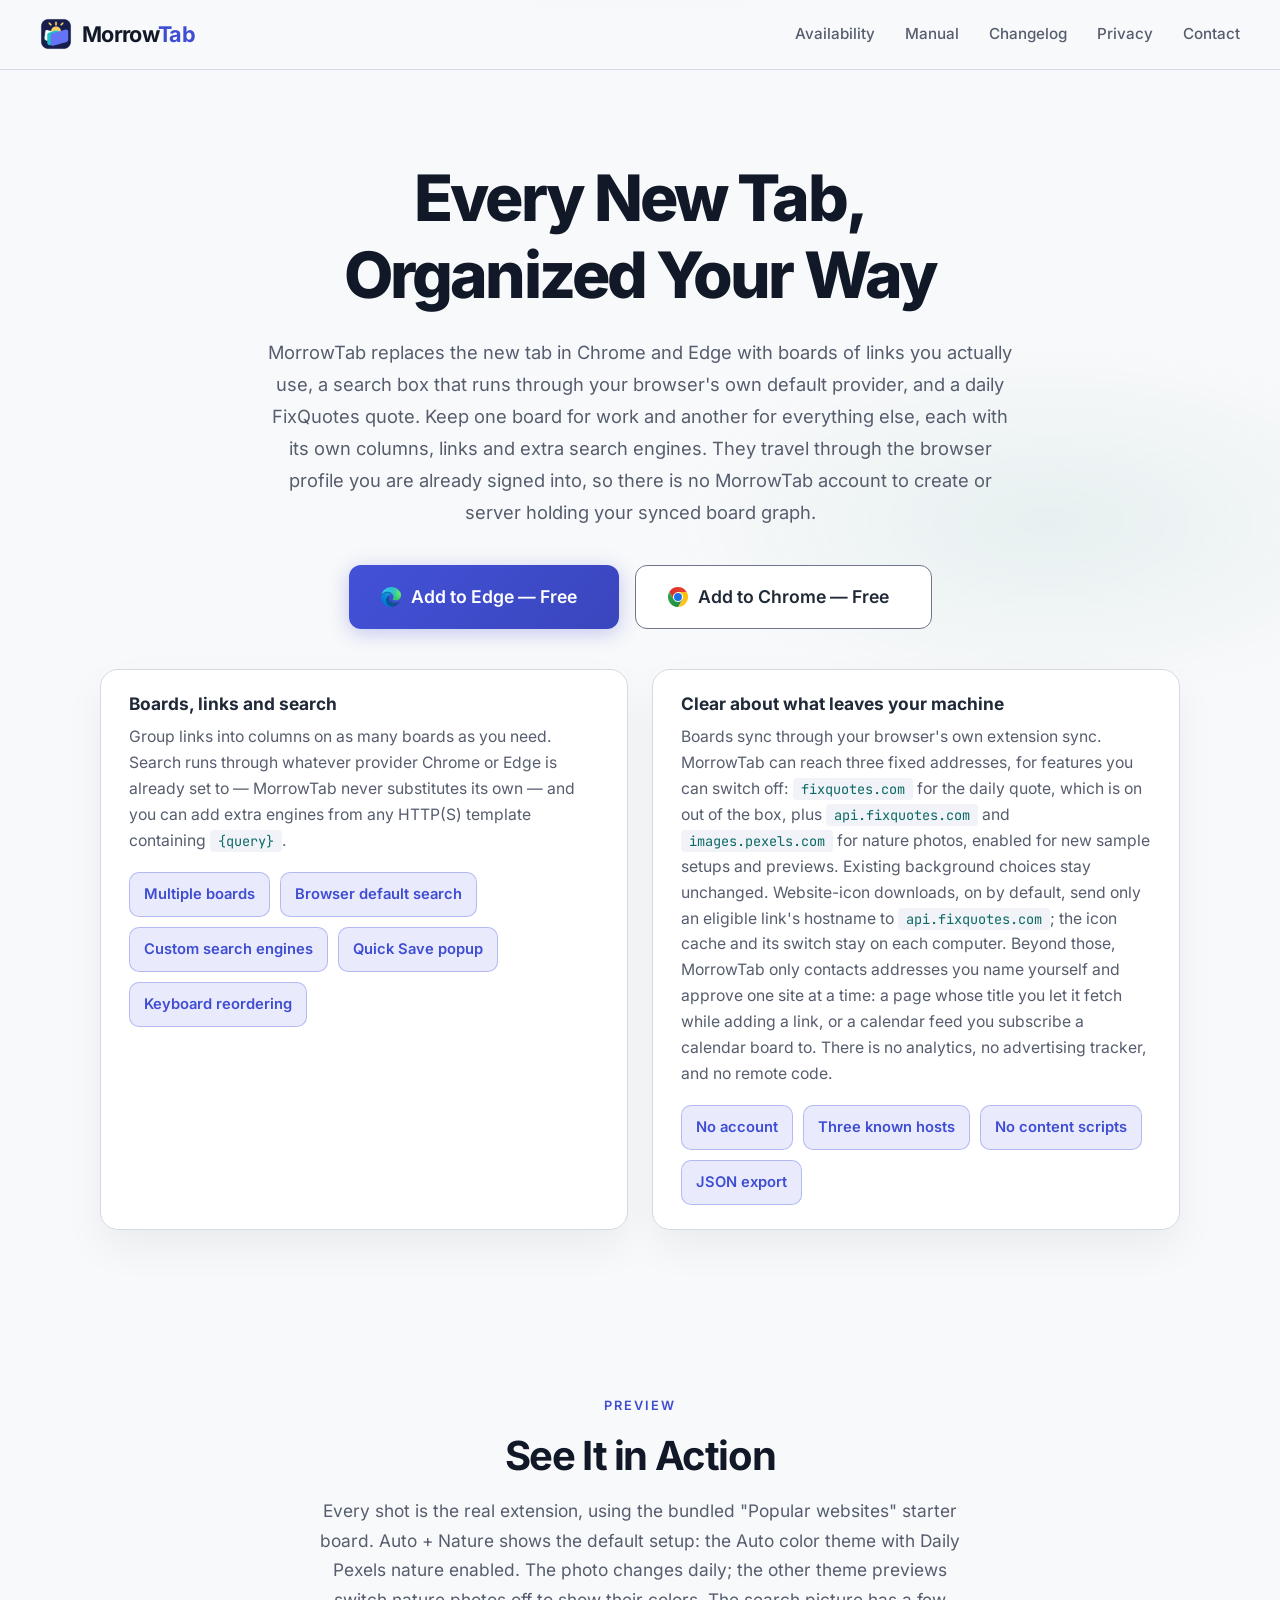
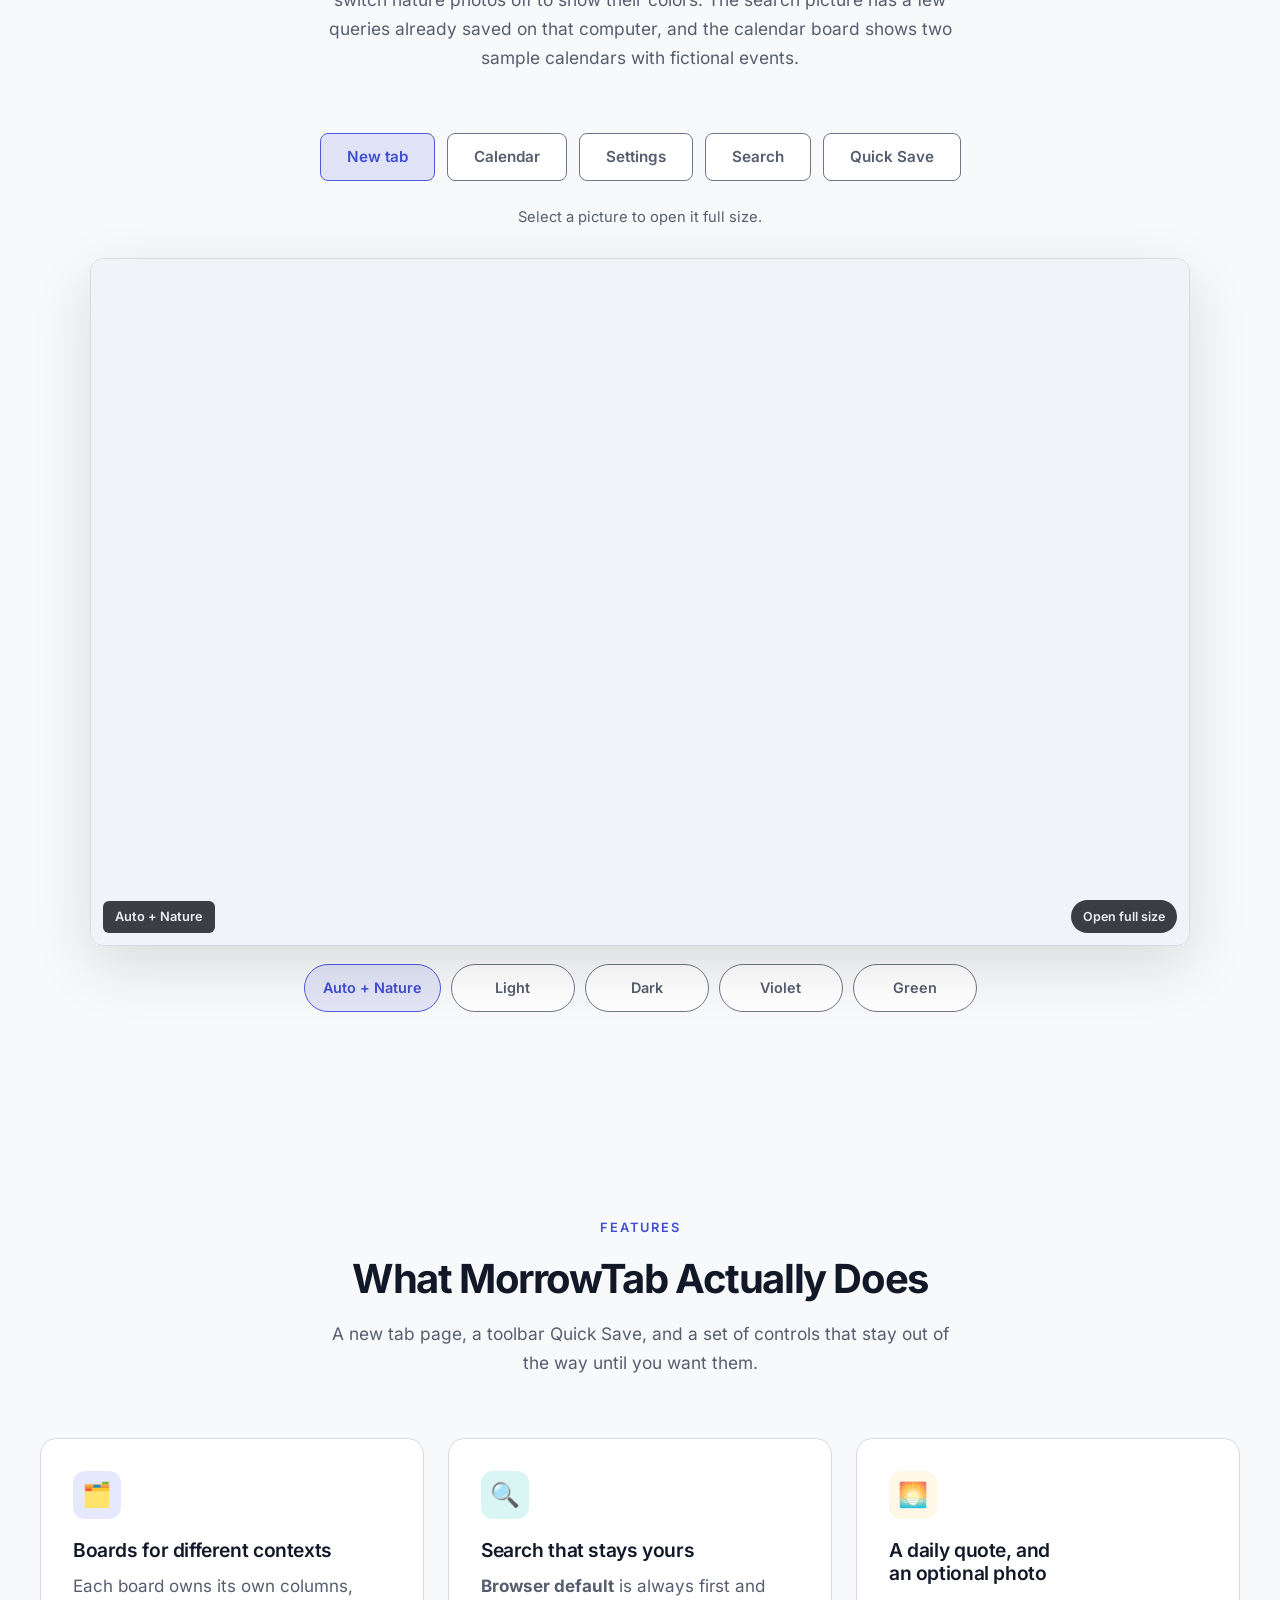
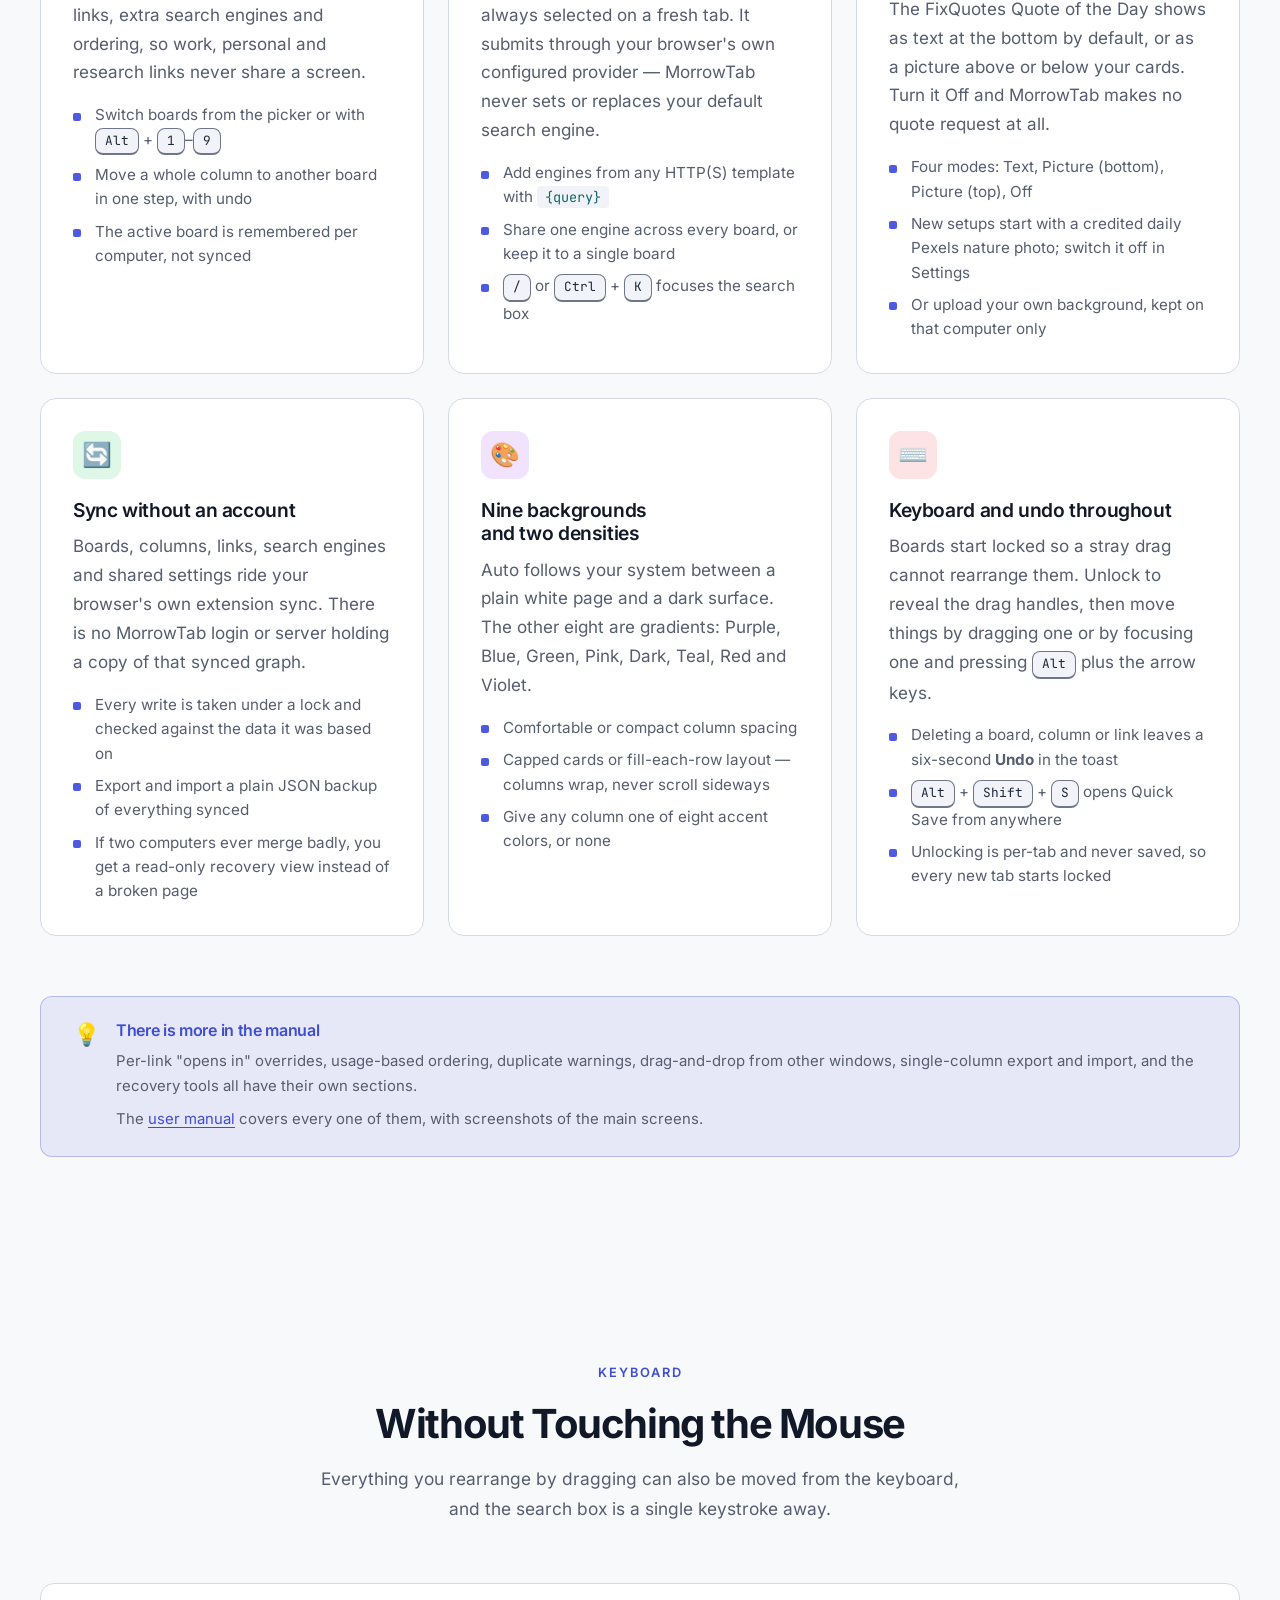
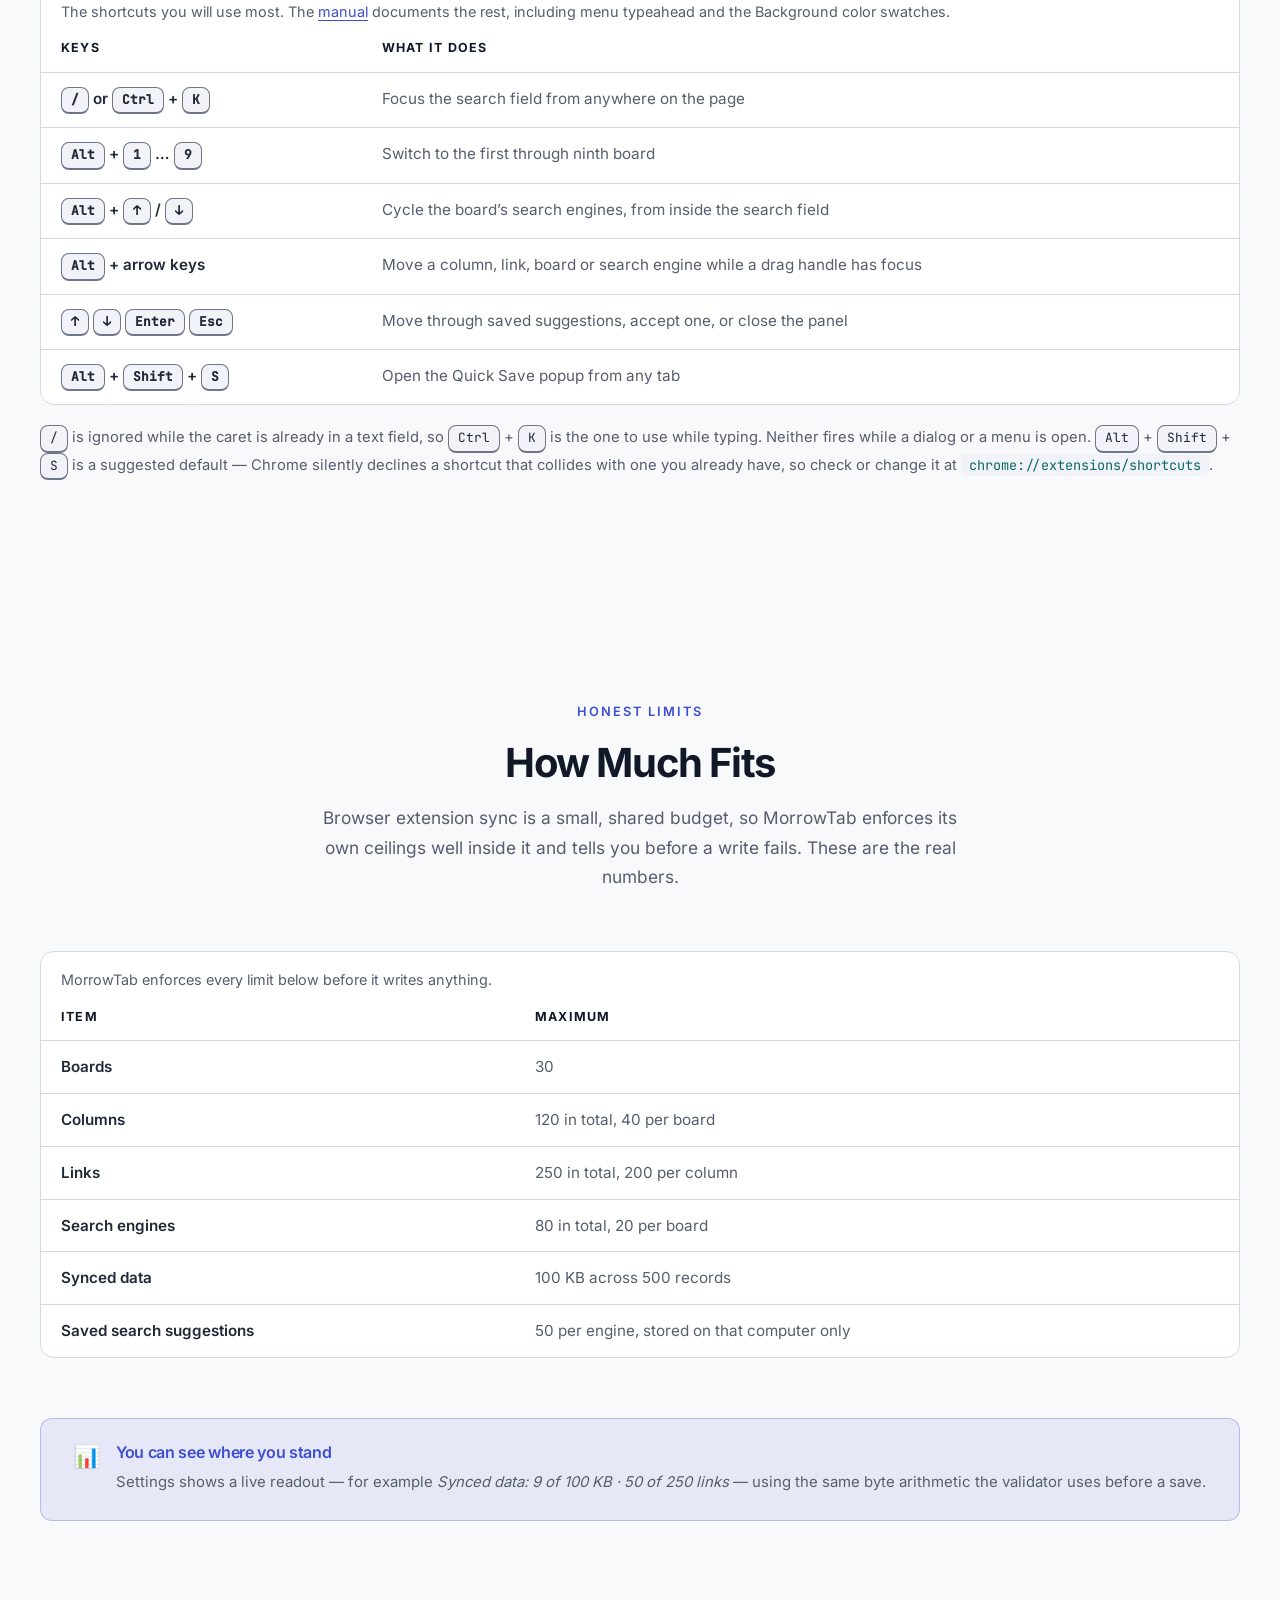
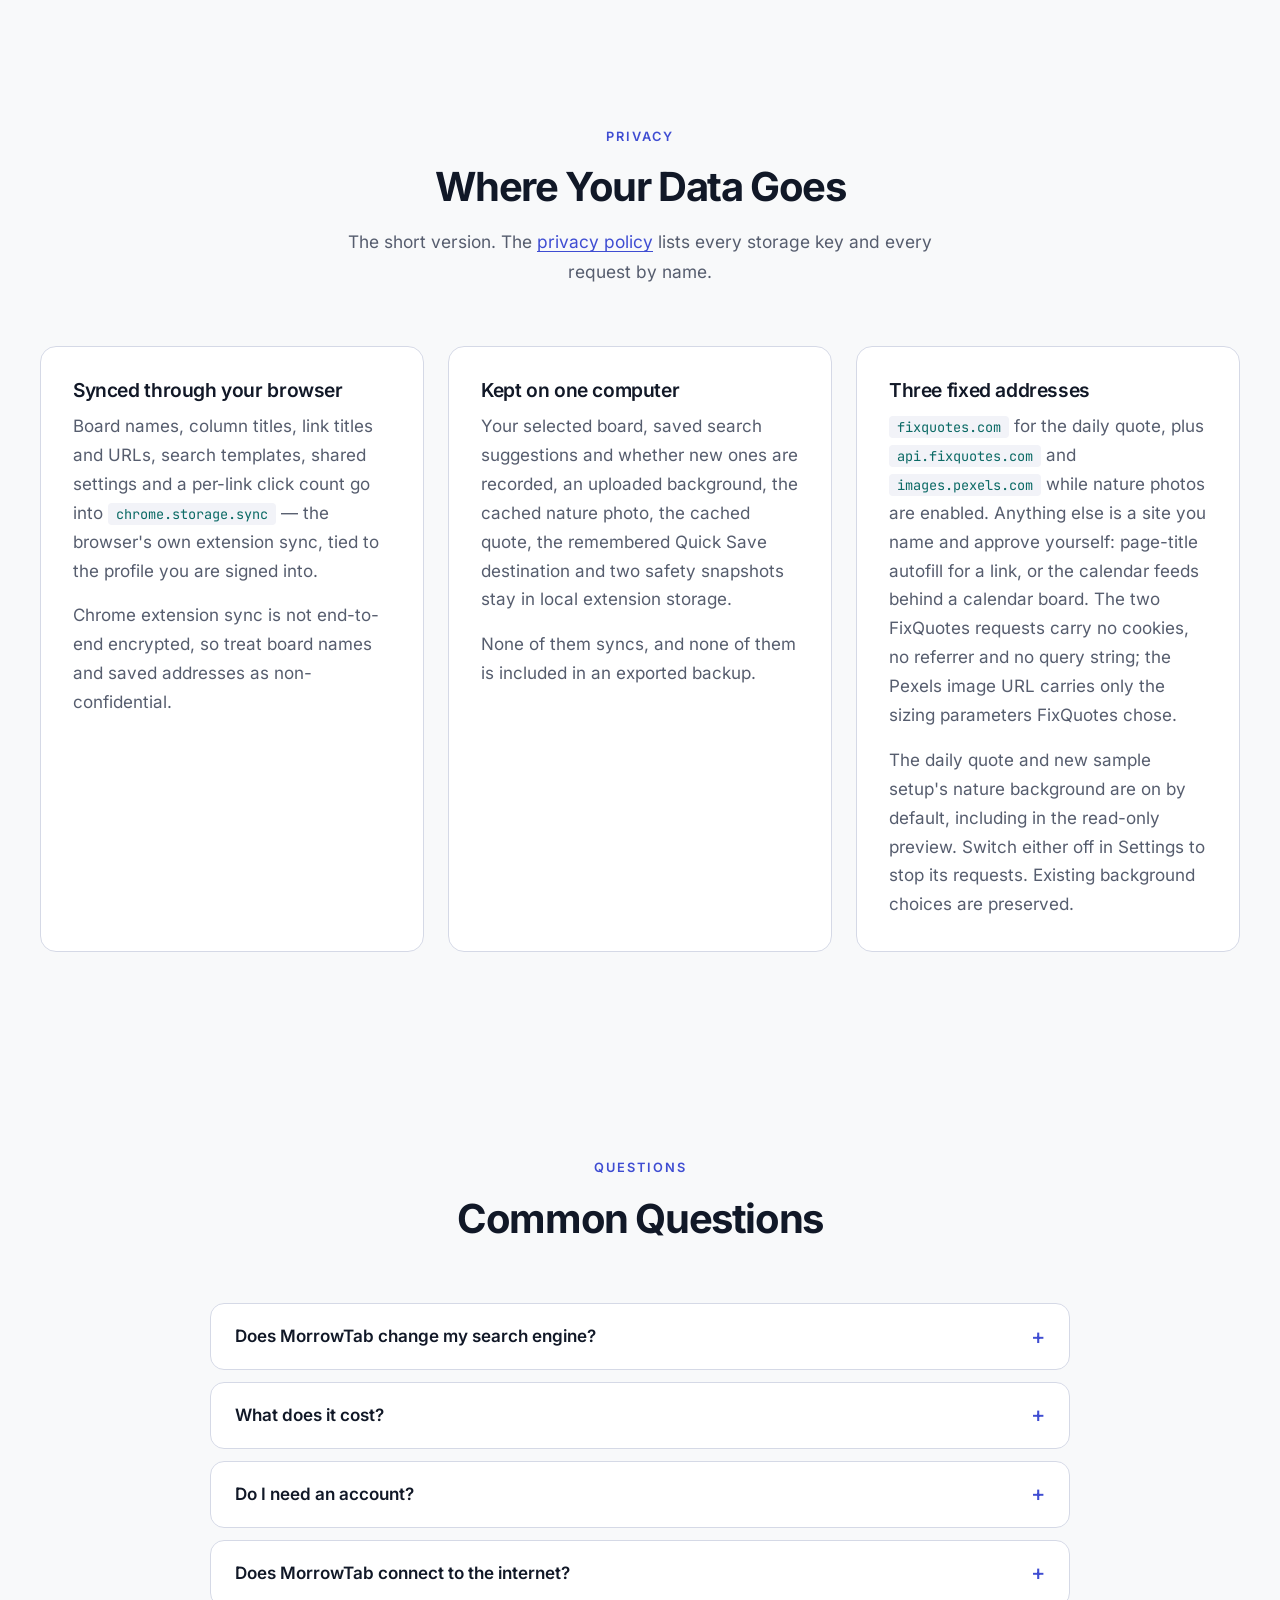
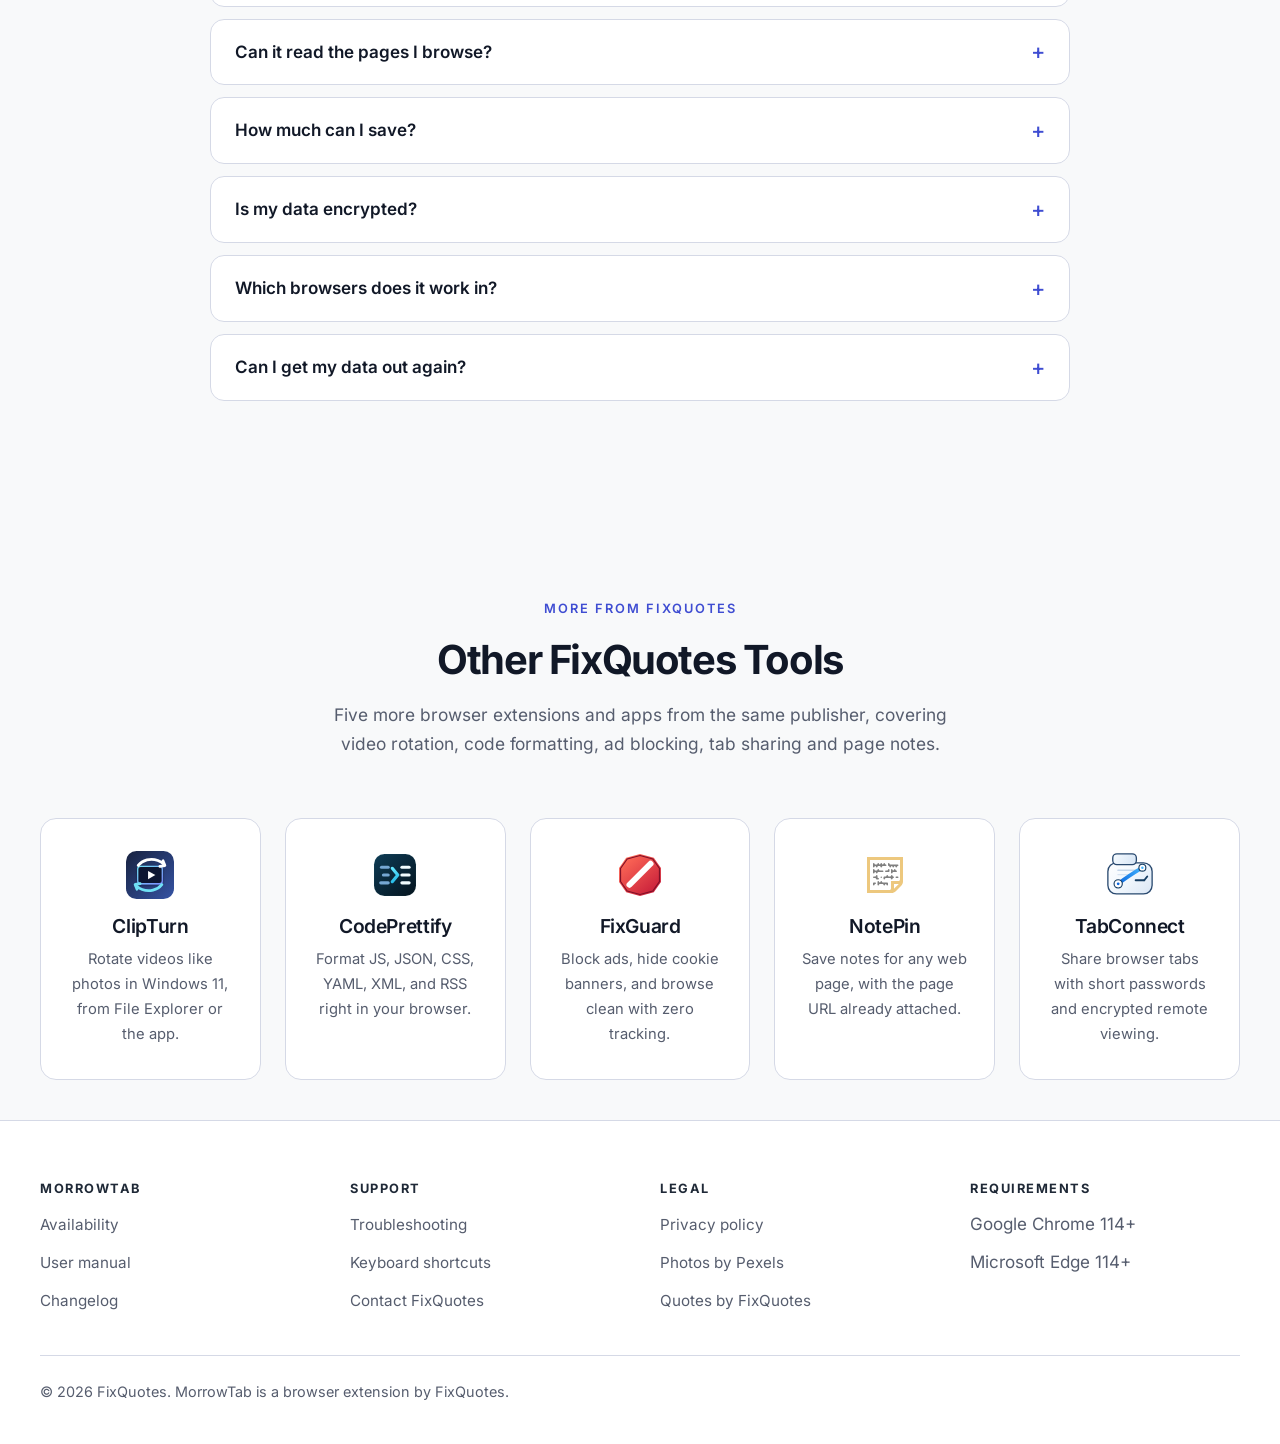
==== index.html @ 4abe2a4f "Launched on chrome" ====
<!DOCTYPE html>
<html lang="en">

<head>
    <meta charset="UTF-8">
    <meta name="viewport" content="width=device-width, initial-scale=1.0">
    <meta http-equiv="Content-Security-Policy"
        content="default-src 'self'; base-uri 'self'; object-src 'none'; form-action 'self'; script-src 'self'; style-src 'self'; font-src 'self'; img-src 'self' data:; connect-src 'self'; manifest-src 'self'">
    <meta name="referrer" content="strict-origin-when-cross-origin">
    <title>MorrowTab - Board-Based New Tab for Chrome and Edge</title>
    <meta name="description"
        content="MorrowTab replaces the new tab in Chrome and Edge with boards of organized links, search through your browser's own default provider, and a daily FixQuotes quote. Synced through your browser profile, with no MorrowTab account.">
    <meta name="robots" content="index, follow">
    <meta name="author" content="FixQuotes">
    <meta name="theme-color" content="#0a0b12">
    <link rel="canonical" href="https://calxibe.github.io/morrowtab/">

    <!-- Open Graph -->
    <meta property="og:type" content="website">
    <meta property="og:site_name" content="MorrowTab">
    <meta property="og:title" content="MorrowTab - Board-Based New Tab for Chrome and Edge">
    <meta property="og:description"
        content="MorrowTab replaces the new tab in Chrome and Edge with boards of organized links, search through your browser's own default provider, and a daily FixQuotes quote. No MorrowTab account needed.">
    <meta property="og:url" content="https://calxibe.github.io/morrowtab/">
    <meta property="og:image" content="https://calxibe.github.io/morrowtab/img/morrowtab-social-card.png">

    <!-- Twitter Card -->
    <meta name="twitter:card" content="summary_large_image">
    <meta name="twitter:title" content="MorrowTab - Board-Based New Tab for Chrome and Edge">
    <meta name="twitter:description"
        content="Boards of organized links, your browser's own search provider, and a daily quote — every time you open a tab.">
    <meta name="twitter:image" content="https://calxibe.github.io/morrowtab/img/morrowtab-social-card.png">

    <!-- Favicon -->
    <link rel="icon" href="favicon.ico" sizes="any">
    <link rel="icon" type="image/svg+xml" href="favicon.svg">
    <link rel="icon" type="image/png" sizes="16x16" href="img/icon16.png">
    <link rel="icon" type="image/png" sizes="48x48" href="img/icon48.png">
    <link rel="icon" type="image/png" sizes="128x128" href="img/icon128.png">
    <link rel="apple-touch-icon" sizes="180x180" href="apple-touch-icon.png">
    <link rel="manifest" href="site.webmanifest">

    <link rel="preload" href="fonts/inter-latin.woff2" as="font" type="font/woff2" crossorigin>
    <link rel="stylesheet" href="style.css?v=20260902-2">
    <script src="index.js" defer></script>

    <script type="application/ld+json">
    {
            "@context": "https://schema.org",
            "@type": "SoftwareApplication",
            "name": "MorrowTab",
            "alternateName": "MorrowTab: Links & Calendar",
            "applicationCategory": "BrowserApplication",
            "operatingSystem": "Chrome 114 or newer, Microsoft Edge 114 or newer",
            "url": "https://calxibe.github.io/morrowtab/",
            "image": "https://calxibe.github.io/morrowtab/img/morrowtab-social-card.png",
            "description": "MorrowTab replaces the new tab in Chrome and Edge with boards of organized links, search through the browser's own default provider, and a daily FixQuotes quote. It syncs through the browser profile and has no account and no server of its own.",
            "publisher": {
                    "@type": "Organization",
                    "name": "FixQuotes",
                    "url": "https://fixquotes.com/docs/about/"
            },
            "isAccessibleForFree": true,
            "offers": {
                    "@type": "Offer",
                    "price": "0",
                    "priceCurrency": "USD"
            }
    }
    </script>

    <script type="application/ld+json">
    {
            "@context": "https://schema.org",
            "@type": "FAQPage",
            "mainEntity": [
                    {
                            "@type": "Question",
                            "name": "Does MorrowTab change my search engine?",
                            "acceptedAnswer": {
                                    "@type": "Answer",
                                    "text": "No. The default option is called Browser default, and it hands your query to whatever provider Chrome or Edge is already configured with. MorrowTab never sets, replaces or proposes a search engine of its own, and it ships with no provider preconfigured. Any extra engine in the list is one you added yourself."
                            }
                    },
                    {
                            "@type": "Question",
                            "name": "What does it cost?",
                            "acceptedAnswer": {
                                    "@type": "Answer",
                                    "text": "Nothing. MorrowTab is free, with no paid tier, no trial period and nothing to buy inside the extension. There is no account to upgrade, because there is no account."
                            }
                    },
                    {
                            "@type": "Question",
                            "name": "Do I need an account?",
                            "acceptedAnswer": {
                                    "@type": "Answer",
                                    "text": "No. There is no MorrowTab account or login. Your boards are stored by your browser’s own extension sync, which follows the browser profile you are already signed into. If that profile is syncing extension data, your boards appear on your other computers with nothing else to set up; if it is not, they simply stay on the one computer."
                            }
                    },
                    {
                            "@type": "Question",
                            "name": "Does MorrowTab connect to the internet?",
                            "acceptedAnswer": {
                                    "@type": "Answer",
                                    "text": "Only for features you can switch off, and only to addresses you can name in advance. The daily quote is set to Text out of the box and fetches fixquotes.com once per local day; setting it to Off stops that entirely. The daily nature background starts enabled for new sample setups and their read-only previews: MorrowTab asks api.fixquotes.com which photo to show and fetches it from images.pexels.com. Turn it off in Settings to stop those requests; existing background choices remain unchanged. Download website icons is also on by default: it sends only an eligible saved hostname to api.fixquotes.com so FixQuotes can fetch that public site's icon directly. Turn it off on a computer to stop new icon requests there; the reusable cache stays local. Beyond those, MorrowTab only contacts addresses you name yourself, each after your browser asks your permission for that one site: with Fetch page titles when adding links switched on, the site whose address you just typed; and on a calendar board, the private feed address of each calendar you subscribe to. Nothing else, and no analytics."
                            }
                    },
                    {
                            "@type": "Question",
                            "name": "Can it read the pages I browse?",
                            "acceptedAnswer": {
                                    "@type": "Answer",
                                    "text": "No. MorrowTab has no content scripts, so it never runs on the sites you visit. The toolbar popup sees the title and address of the tab you are on, and only at the moment you click the button. The one exception is entirely up to you: if you switch on Fetch page titles when adding links, Chrome asks your permission for each individual site before MorrowTab reads that page’s title."
                            }
                    },
                    {
                            "@type": "Question",
                            "name": "How much can I save?",
                            "acceptedAnswer": {
                                    "@type": "Answer",
                                    "text": "Up to 30 boards, 120 columns (40 per board), 250 links (200 per column) and 80 search engines, inside a 100 KB sync budget. Those are deliberate ceilings set below what browser extension sync allows, so a save fails with a clear message rather than quietly losing data. Settings shows how much of the budget you are using."
                            }
                    },
                    {
                            "@type": "Question",
                            "name": "Is my data encrypted?",
                            "acceptedAnswer": {
                                    "@type": "Answer",
                                    "text": "Not by MorrowTab. Browser extension sync is not end-to-end encrypted, so treat board names, link titles, saved addresses and search templates as non-confidential. Exported backups are plain, readable JSON files, and the records MorrowTab keeps on your own computer are stored in plain text under your browser profile."
                            }
                    },
                    {
                            "@type": "Question",
                            "name": "Which browsers does it work in?",
                            "acceptedAnswer": {
                                    "@type": "Answer",
                                    "text": "Google Chrome and Microsoft Edge on Chromium 114 or newer. That floor is real: MorrowTab relies on the Popover API, Web Locks, CSS :has() and color-mix(). There is no Firefox or Safari build."
                            }
                    },
                    {
                            "@type": "Question",
                            "name": "Can I get my data out again?",
                            "acceptedAnswer": {
                                    "@type": "Answer",
                                    "text": "Yes. Settings exports everything synced — boards, columns, links, search engines and shared settings — as one readable JSON file saved to your own computer, and imports it back. You can also export a single column and drop it into another board. Backgrounds, saved search suggestions and cached images stay on the computer that made them and are deliberately excluded from the file."
                            }
                    }
            ]
    }
    </script>
</head>

<body>
    <div class="bg-glow"></div>
    <a class="skip-link" href="#main-content">Skip to main content</a>

    <header>
        <div class="header-inner">
            <a href="./" class="logo" aria-current="page">
                <img src="img/icon48.png" alt="" aria-hidden="true" class="logo-icon" width="48" height="48">
                <span class="logo-text">Morrow<span>Tab</span></span>
            </a>
            <button class="nav-toggle" type="button" aria-expanded="false" aria-controls="site-nav"
                aria-label="Toggle navigation">
                <span class="nav-toggle-bar"></span>
                <span class="nav-toggle-bar"></span>
                <span class="nav-toggle-bar"></span>
            </button>
            <nav id="site-nav" aria-label="Main">
                <a href="./#install">Availability</a>
                <a href="manual.html">Manual</a>
                <a href="changelog.html">Changelog</a>
                <a href="privacy.html">Privacy</a>
                <a href="contact.html">Contact</a>
            </nav>
        </div>
    </header>

    <main id="main-content">
        <section class="hero">
            <div class="container">
                <h1>Every New Tab,<br>Organized Your Way</h1>

                <p class="subtitle">
                    MorrowTab replaces the new tab in Chrome and Edge with boards of links you actually use, a search
                    box that runs through your browser's own default provider, and a daily FixQuotes quote. Keep one
                    board for work and another for everything else, each with its own columns, links and extra search
                    engines. They travel through the browser profile you are already signed into, so there is no
                    MorrowTab account to create or server holding your synced board graph.
                </p>

                <div class="cta-buttons" id="install" role="group" aria-label="Install MorrowTab">
                    <a href="https://microsoftedge.microsoft.com/addons/detail/pbdbhkiajaobdacbebifndnghiiodlgi"
                        class="btn btn-primary" target="_blank" rel="noopener">
                        <img src="img/edge.svg" alt="" class="btn-icon" width="20" height="20" aria-hidden="true">
                        Add to Edge — Free<span class="visually-hidden"> (opens in a new tab)</span>
                    </a>
                    <a href="https://chromewebstore.google.com/detail/gfpandbngbmageefohholgefhmhahpff"
                        class="btn btn-secondary" target="_blank" rel="noopener">
                        <img src="img/chrome.svg" alt="" class="btn-icon" width="20" height="20" aria-hidden="true">
                        Add to Chrome — Free<span class="visually-hidden"> (opens in a new tab)</span>
                    </a>
                </div>

                <div class="supported-section">
                    <div class="supported-box">
                        <h2>Boards, links and search</h2>
                        <p class="supported-copy">
                            Group links into columns on as many boards as you need. Search runs through whatever
                            provider Chrome or Edge is already set to — MorrowTab never substitutes its own — and you
                            can add extra engines from any HTTP(S) template containing <code>{query}</code>.
                        </p>
                        <div class="format-tags">
                            <span class="format-tag">Multiple boards</span>
                            <span class="format-tag">Browser default search</span>
                            <span class="format-tag">Custom search engines</span>
                            <span class="format-tag">Quick Save popup</span>
                            <span class="format-tag">Keyboard reordering</span>
                        </div>
                    </div>
                    <div class="supported-box">
                        <h2>Clear about what leaves your machine</h2>
                        <p class="supported-copy">
                            Boards sync through your browser's own extension sync. MorrowTab can reach three fixed
                            addresses, for features you can switch off: <code>fixquotes.com</code> for the daily
                            quote, which is on out of the box, plus <code>api.fixquotes.com</code> and
                            <code>images.pexels.com</code> for nature photos, enabled for new sample setups and previews.
                            Existing background choices stay unchanged. Website-icon downloads, on by default,
                            send only an eligible link's hostname to <code>api.fixquotes.com</code>; the icon cache and
                            its switch stay on each computer. Beyond those, MorrowTab only contacts addresses you name
                            yourself and approve one site at a time: a page whose title you let it fetch while adding
                            a link, or a calendar feed you subscribe a calendar board to. There is
                            no analytics, no advertising tracker, and no remote code.
                        </p>
                        <div class="format-tags">
                            <span class="format-tag">No account</span>
                            <span class="format-tag">Three known hosts</span>
                            <span class="format-tag">No content scripts</span>
                            <span class="format-tag">JSON export</span>
                        </div>
                    </div>
                </div>
            </div>
        </section>

        <section id="screenshots">
            <div class="container">
                <div class="section-header">
                    <span class="section-badge">Preview</span>
                    <h2>See It in Action</h2>
                    <p class="section-desc">
                        Every shot is the real extension, using the bundled "Popular websites" starter board.
                        Auto + Nature shows the default setup: the Auto color theme with Daily Pexels nature enabled.
                        The photo changes daily; the other theme previews switch nature photos off to show their colors.
                        The search picture has a few queries already saved on that computer, and the calendar board
                        shows two sample calendars with fictional events.
                    </p>
                </div>

                <div class="screenshot-tabs" role="tablist" aria-label="MorrowTab screenshots">
                    <button class="screenshot-tab" type="button" role="tab" id="tab-newtab"
                        aria-controls="panel-newtab" aria-selected="true" tabindex="0">New tab</button>
                    <button class="screenshot-tab" type="button" role="tab" id="tab-calendar"
                        aria-controls="panel-calendar" aria-selected="false" tabindex="-1">Calendar</button>
                    <button class="screenshot-tab" type="button" role="tab" id="tab-settings"
                        aria-controls="panel-settings" aria-selected="false" tabindex="-1">Settings</button>
                    <button class="screenshot-tab" type="button" role="tab" id="tab-search"
                        aria-controls="panel-search" aria-selected="false" tabindex="-1">Search</button>
                    <button class="screenshot-tab" type="button" role="tab" id="tab-quicksave"
                        aria-controls="panel-quicksave" aria-selected="false" tabindex="-1">Quick Save</button>
                </div>

                <p class="screenshot-note">Select a picture to open it full size.</p>

                <div class="screenshot-showcase">
                    <div class="screenshot-panel" id="panel-newtab" role="tabpanel" aria-labelledby="tab-newtab"
                        tabindex="0">
                        <button class="screenshot-card" type="button"
                            data-fullsrc="img/screenshots/newtab-auto-nature.png">
                            <span class="screenshot-label">Auto + Nature</span>
                            <picture>
                                <source type="image/avif"
                                    srcset="img/screenshots/newtab-auto-nature-768.avif 768w, img/screenshots/newtab-auto-nature-1280.avif 1280w, img/screenshots/newtab-auto-nature-1920.avif 1920w"
                                    sizes="(min-width: 1200px) 1100px, calc(100vw - 48px)">
                                <source type="image/webp"
                                    srcset="img/screenshots/newtab-auto-nature-768.webp 768w, img/screenshots/newtab-auto-nature-1280.webp 1280w, img/screenshots/newtab-auto-nature-1920.webp 1920w"
                                    sizes="(min-width: 1200px) 1100px, calc(100vw - 48px)">
                                <img src="img/screenshots/newtab-auto-nature.png" width="1920" height="1200"
                                    alt="The default MorrowTab setup with the Auto color theme and Daily Pexels nature enabled: the Popular websites starter board with five columns of links over a coastal night photograph, with its photographer credit visible"
                                    loading="lazy" decoding="async">
                            </picture>
                            <span class="screenshot-hint">Open full size</span>
                        </button>
                        <div class="screenshot-variants">
                            <button class="screenshot-variant" type="button" aria-pressed="true"
                                data-previewsrc="img/screenshots/newtab-auto-nature.png"
                                data-fullsrc="img/screenshots/newtab-auto-nature.png"
                                data-avif="img/screenshots/newtab-auto-nature-768.avif 768w, img/screenshots/newtab-auto-nature-1280.avif 1280w, img/screenshots/newtab-auto-nature-1920.avif 1920w"
                                data-webp="img/screenshots/newtab-auto-nature-768.webp 768w, img/screenshots/newtab-auto-nature-1280.webp 1280w, img/screenshots/newtab-auto-nature-1920.webp 1920w"
                                data-alt="The default MorrowTab setup with the Auto color theme and Daily Pexels nature enabled: the Popular websites starter board with five columns of links over a coastal night photograph, with its photographer credit visible"
                                data-label="Auto + Nature">Auto + Nature</button>
                            <button class="screenshot-variant" type="button" aria-pressed="false"
                                data-previewsrc="img/screenshots/newtab-light.png"
                                data-fullsrc="img/screenshots/newtab-light.png"
                                data-avif="img/screenshots/newtab-light-768.avif 768w, img/screenshots/newtab-light-1280.avif 1280w, img/screenshots/newtab-light-1920.avif 1920w"
                                data-webp="img/screenshots/newtab-light-768.webp 768w, img/screenshots/newtab-light-1280.webp 1280w, img/screenshots/newtab-light-1920.webp 1920w"
                                data-alt="The MorrowTab new tab page in light mode, showing five columns of links"
                                data-label="Light">Light</button>
                            <button class="screenshot-variant" type="button" aria-pressed="false"
                                data-previewsrc="img/screenshots/newtab-dark.png"
                                data-fullsrc="img/screenshots/newtab-dark.png"
                                data-avif="img/screenshots/newtab-dark-768.avif 768w, img/screenshots/newtab-dark-1280.avif 1280w, img/screenshots/newtab-dark-1920.avif 1920w"
                                data-webp="img/screenshots/newtab-dark-768.webp 768w, img/screenshots/newtab-dark-1280.webp 1280w, img/screenshots/newtab-dark-1920.webp 1920w"
                                data-alt="The same MorrowTab board on the dark surface the Auto theme uses when the system is in dark mode"
                                data-label="Dark">Dark</button>
                            <button class="screenshot-variant" type="button" aria-pressed="false"
                                data-previewsrc="img/screenshots/newtab-theme-violet.png"
                                data-fullsrc="img/screenshots/newtab-theme-violet.png"
                                data-avif="img/screenshots/newtab-theme-violet-768.avif 768w, img/screenshots/newtab-theme-violet-1280.avif 1280w, img/screenshots/newtab-theme-violet-1920.avif 1920w"
                                data-webp="img/screenshots/newtab-theme-violet-768.webp 768w, img/screenshots/newtab-theme-violet-1280.webp 1280w, img/screenshots/newtab-theme-violet-1920.webp 1920w"
                                data-alt="The same MorrowTab board with the Violet gradient background applied"
                                data-label="Violet">Violet</button>
                            <button class="screenshot-variant" type="button" aria-pressed="false"
                                data-previewsrc="img/screenshots/newtab-theme-green.png"
                                data-fullsrc="img/screenshots/newtab-theme-green.png"
                                data-avif="img/screenshots/newtab-theme-green-768.avif 768w, img/screenshots/newtab-theme-green-1280.avif 1280w, img/screenshots/newtab-theme-green-1920.avif 1920w"
                                data-webp="img/screenshots/newtab-theme-green-768.webp 768w, img/screenshots/newtab-theme-green-1280.webp 1280w, img/screenshots/newtab-theme-green-1920.webp 1920w"
                                data-alt="The same MorrowTab board with the Green gradient background applied"
                                data-label="Green">Green</button>
                        </div>
                    </div>

                    <div class="screenshot-panel" id="panel-calendar" role="tabpanel" aria-labelledby="tab-calendar"
                        tabindex="0" hidden>
                        <button class="screenshot-card" type="button"
                            data-fullsrc="img/screenshots/calendar-agenda.png">
                            <span class="screenshot-label">Agenda</span>
                            <picture>
                                <source type="image/avif"
                                    srcset="img/screenshots/calendar-agenda-768.avif 768w, img/screenshots/calendar-agenda-1280.avif 1280w, img/screenshots/calendar-agenda-1920.avif 1920w"
                                    sizes="(min-width: 1200px) 1100px, calc(100vw - 48px)">
                                <source type="image/webp"
                                    srcset="img/screenshots/calendar-agenda-768.webp 768w, img/screenshots/calendar-agenda-1280.webp 1280w, img/screenshots/calendar-agenda-1920.webp 1920w"
                                    sizes="(min-width: 1200px) 1100px, calc(100vw - 48px)">
                                <img src="img/screenshots/calendar-agenda.png" width="1920" height="1200"
                                    alt="A MorrowTab calendar board in the Agenda layout over the nature photo: two calendar chips named Work and Family, then Today and the days ahead listing meetings with their times, an all-day birthday and a weekend trip"
                                    loading="lazy" decoding="async">
                            </picture>
                            <span class="screenshot-hint">Open full size</span>
                        </button>
                        <div class="screenshot-variants">
                            <button class="screenshot-variant" type="button" aria-pressed="true"
                                data-previewsrc="img/screenshots/calendar-agenda.png"
                                data-fullsrc="img/screenshots/calendar-agenda.png"
                                data-avif="img/screenshots/calendar-agenda-768.avif 768w, img/screenshots/calendar-agenda-1280.avif 1280w, img/screenshots/calendar-agenda-1920.avif 1920w"
                                data-webp="img/screenshots/calendar-agenda-768.webp 768w, img/screenshots/calendar-agenda-1280.webp 1280w, img/screenshots/calendar-agenda-1920.webp 1920w"
                                data-alt="A MorrowTab calendar board in the Agenda layout over the nature photo: two calendar chips named Work and Family, then Today and the days ahead listing meetings with their times, an all-day birthday and a weekend trip"
                                data-label="Agenda">Agenda</button>
                            <button class="screenshot-variant" type="button" aria-pressed="false"
                                data-previewsrc="img/screenshots/calendar-week.png"
                                data-fullsrc="img/screenshots/calendar-week.png"
                                data-avif="img/screenshots/calendar-week-768.avif 768w, img/screenshots/calendar-week-1280.avif 1280w, img/screenshots/calendar-week-1920.avif 1920w"
                                data-webp="img/screenshots/calendar-week-768.webp 768w, img/screenshots/calendar-week-1280.webp 1280w, img/screenshots/calendar-week-1920.webp 1920w"
                                data-alt="The same calendar board in the Week layout: seven day columns across the full width with today ringed, the week number and date range in the heading, and Previous, Today and Next buttons"
                                data-label="Week">Week</button>
                            <button class="screenshot-variant" type="button" aria-pressed="false"
                                data-previewsrc="img/screenshots/calendar-month.png"
                                data-fullsrc="img/screenshots/calendar-month.png"
                                data-avif="img/screenshots/calendar-month-768.avif 768w, img/screenshots/calendar-month-1280.avif 1280w, img/screenshots/calendar-month-1920.avif 1920w"
                                data-webp="img/screenshots/calendar-month-768.webp 768w, img/screenshots/calendar-month-1280.webp 1280w, img/screenshots/calendar-month-1920.webp 1920w"
                                data-alt="The same calendar board in the Month layout: a grid of the whole month with a week number beside each row, today marked, and short event lines in each day"
                                data-label="Month">Month</button>
                        </div>
                    </div>

                    <div class="screenshot-panel" id="panel-settings" role="tabpanel" aria-labelledby="tab-settings"
                        tabindex="0" hidden>
                        <button class="screenshot-card" type="button"
                            data-fullsrc="img/screenshots/settings-light.png">
                            <span class="screenshot-label">Light</span>
                            <picture>
                                <source type="image/avif"
                                    srcset="img/screenshots/settings-light-768.avif 768w, img/screenshots/settings-light-1280.avif 1280w, img/screenshots/settings-light-1920.avif 1920w"
                                    sizes="(min-width: 1200px) 1100px, calc(100vw - 48px)">
                                <source type="image/webp"
                                    srcset="img/screenshots/settings-light-768.webp 768w, img/screenshots/settings-light-1280.webp 1280w, img/screenshots/settings-light-1920.webp 1920w"
                                    sizes="(min-width: 1200px) 1100px, calc(100vw - 48px)">
                                <img src="img/screenshots/settings-light.png" width="1920" height="1200"
                                    alt="The MorrowTab Settings dialog: a Background color grid of nine swatches, Daily Pexels nature and Upload background image controls, a Backup section, and a Layout and links column with the daily quote mode and toggles"
                                    loading="lazy" decoding="async">
                            </picture>
                            <span class="screenshot-hint">Open full size</span>
                        </button>
                        <div class="screenshot-variants">
                            <button class="screenshot-variant" type="button" aria-pressed="true"
                                data-previewsrc="img/screenshots/settings-light.png"
                                data-fullsrc="img/screenshots/settings-light.png"
                                data-avif="img/screenshots/settings-light-768.avif 768w, img/screenshots/settings-light-1280.avif 1280w, img/screenshots/settings-light-1920.avif 1920w"
                                data-webp="img/screenshots/settings-light-768.webp 768w, img/screenshots/settings-light-1280.webp 1280w, img/screenshots/settings-light-1920.webp 1920w"
                                data-alt="The MorrowTab Settings dialog in its light palette"
                                data-label="Light">Light</button>
                            <button class="screenshot-variant" type="button" aria-pressed="false"
                                data-previewsrc="img/screenshots/settings-dark.png"
                                data-fullsrc="img/screenshots/settings-dark.png"
                                data-avif="img/screenshots/settings-dark-768.avif 768w, img/screenshots/settings-dark-1280.avif 1280w, img/screenshots/settings-dark-1920.avif 1920w"
                                data-webp="img/screenshots/settings-dark-768.webp 768w, img/screenshots/settings-dark-1280.webp 1280w, img/screenshots/settings-dark-1920.webp 1920w"
                                data-alt="The MorrowTab Settings dialog in its dark palette"
                                data-label="Dark">Dark</button>
                        </div>
                    </div>

                    <div class="screenshot-panel" id="panel-search" role="tabpanel" aria-labelledby="tab-search"
                        tabindex="0" hidden>
                        <button class="screenshot-card" type="button"
                            data-fullsrc="img/screenshots/search-suggestions.png"
                            aria-label="Open full size: the search box with saved suggestions">
                            <span class="screenshot-label">Saved suggestions</span>
                            <picture>
                                <source type="image/avif"
                                    srcset="img/screenshots/search-suggestions-768.avif 768w, img/screenshots/search-suggestions-1280.avif 1280w, img/screenshots/search-suggestions-1920.avif 1920w"
                                    sizes="(min-width: 1200px) 1100px, calc(100vw - 48px)">
                                <source type="image/webp"
                                    srcset="img/screenshots/search-suggestions-768.webp 768w, img/screenshots/search-suggestions-1280.webp 1280w, img/screenshots/search-suggestions-1920.webp 1920w"
                                    sizes="(min-width: 1200px) 1100px, calc(100vw - 48px)">
                                <img src="img/screenshots/search-suggestions.png" width="1920" height="1200"
                                    alt="The MorrowTab search box with the word design typed in, and a suggestion panel below it listing three earlier searches from this computer"
                                    loading="lazy" decoding="async">
                            </picture>
                            <span class="screenshot-hint">Open full size</span>
                        </button>
                    </div>

                    <div class="screenshot-panel" id="panel-quicksave" role="tabpanel" aria-labelledby="tab-quicksave"
                        tabindex="0" hidden>
                        <button class="screenshot-card screenshot-card--popup" type="button"
                            data-fullsrc="img/screenshots/quick-save-popup.png"
                            aria-label="Open full size: the Quick Save popup">
                            <picture>
                                <source type="image/avif" srcset="img/screenshots/quick-save-popup-640.avif 640w"
                                    sizes="min(360px, 40svh, calc(100vw - 48px))">
                                <source type="image/webp" srcset="img/screenshots/quick-save-popup-640.webp 640w"
                                    sizes="min(360px, 40svh, calc(100vw - 48px))">
                                <img src="img/screenshots/quick-save-popup.png" width="640" height="1120"
                                    alt="The MorrowTab toolbar popup titled Save to MorrowTab, previewing the current page, with Board, Column and Title fields above a Save current tab button"
                                    loading="lazy" decoding="async">
                            </picture>
                            <span class="screenshot-hint">Open full size</span>
                        </button>
                    </div>
                </div>
            </div>
        </section>

        <section id="features">
            <div class="container">
                <div class="section-header">
                    <span class="section-badge">Features</span>
                    <h2>What MorrowTab Actually Does</h2>
                    <p class="section-desc">
                        A new tab page, a toolbar Quick Save, and a set of controls that stay out of the way until you
                        want them.
                    </p>
                </div>

                <div class="features-grid">
                    <div class="feature-card">
                        <div class="feature-icon boards" aria-hidden="true">🗂️</div>
                        <h3>Boards for different contexts</h3>
                        <p>
                            Each board owns its own columns, links, extra search engines and ordering, so work,
                            personal and research links never share a screen.
                        </p>
                        <ul class="feature-list">
                            <li>Switch boards from the picker or with <kbd>Alt</kbd> + <kbd>1</kbd>–<kbd>9</kbd></li>
                            <li>Move a whole column to another board in one step, with undo</li>
                            <li>The active board is remembered per computer, not synced</li>
                        </ul>
                    </div>

                    <div class="feature-card">
                        <div class="feature-icon search" aria-hidden="true">🔍</div>
                        <h3>Search that stays yours</h3>
                        <p>
                            <strong>Browser default</strong> is always first and always selected on a fresh tab. It
                            submits through your browser's own configured provider — MorrowTab never sets or replaces
                            your default search engine.
                        </p>
                        <ul class="feature-list">
                            <li>Add engines from any HTTP(S) template with <code>{query}</code></li>
                            <li>Share one engine across every board, or keep it to a single board</li>
                            <li><kbd>/</kbd> or <kbd>Ctrl</kbd> + <kbd>K</kbd> focuses the search box</li>
                        </ul>
                    </div>

                    <div class="feature-card">
                        <div class="feature-icon quote" aria-hidden="true">🌅</div>
                        <h3>A daily quote, and an optional photo</h3>
                        <p>
                            The FixQuotes Quote of the Day shows as text at the bottom by default, or as a picture
                            above or below your cards. Turn it Off and MorrowTab makes no quote request at all.
                        </p>
                        <ul class="feature-list">
                            <li>Four modes: Text, Picture (bottom), Picture (top), Off</li>
                            <li>New setups start with a credited daily Pexels nature photo; switch it off in Settings</li>
                            <li>Or upload your own background, kept on that computer only</li>
                        </ul>
                    </div>

                    <div class="feature-card">
                        <div class="feature-icon sync" aria-hidden="true">🔄</div>
                        <h3>Sync without an account</h3>
                        <p>
                            Boards, columns, links, search engines and shared settings ride your browser's own
                            extension sync. There is no MorrowTab login or server holding a copy of that synced graph.
                        </p>
                        <ul class="feature-list">
                            <li>Every write is taken under a lock and checked against the data it was based on</li>
                            <li>Export and import a plain JSON backup of everything synced</li>
                            <li>If two computers ever merge badly, you get a read-only recovery view instead of a
                                broken page</li>
                        </ul>
                    </div>

                    <div class="feature-card">
                        <div class="feature-icon appearance" aria-hidden="true">🎨</div>
                        <h3>Nine backgrounds and two densities</h3>
                        <p>
                            Auto follows your system between a plain white page and a dark surface. The other eight
                            are gradients: Purple, Blue, Green, Pink, Dark, Teal, Red and Violet.
                        </p>
                        <ul class="feature-list">
                            <li>Comfortable or compact column spacing</li>
                            <li>Capped cards or fill-each-row layout — columns wrap, never scroll sideways</li>
                            <li>Give any column one of eight accent colors, or none</li>
                        </ul>
                    </div>

                    <div class="feature-card">
                        <div class="feature-icon keyboard" aria-hidden="true">⌨️</div>
                        <h3>Keyboard and undo throughout</h3>
                        <p>
                            Boards start locked so a stray drag cannot rearrange them. Unlock to reveal the drag
                            handles, then move things by dragging one or by focusing one and pressing
                            <kbd>Alt</kbd> plus the arrow keys.
                        </p>
                        <ul class="feature-list">
                            <li>Deleting a board, column or link leaves a six-second <strong>Undo</strong> in the
                                toast</li>
                            <li><kbd>Alt</kbd> + <kbd>Shift</kbd> + <kbd>S</kbd> opens Quick Save from anywhere</li>
                            <li>Unlocking is per-tab and never saved, so every new tab starts locked</li>
                        </ul>
                    </div>
                </div>

                <div class="note-box">
                    <span class="icon" aria-hidden="true">💡</span>
                    <div>
                        <h3>There is more in the manual</h3>
                        <p>
                            Per-link "opens in" overrides, usage-based ordering, duplicate warnings, drag-and-drop
                            from other windows, single-column export and import, and the recovery tools all have their
                            own sections.
                        </p>
                        <p>
                            The <a href="manual.html">user manual</a> covers every one of them, with screenshots
                            of the main screens.
                        </p>
                    </div>
                </div>
            </div>
        </section>

        <section id="shortcuts">
            <div class="container">
                <div class="section-header">
                    <span class="section-badge">Keyboard</span>
                    <h2>Without Touching the Mouse</h2>
                    <p class="section-desc">
                        Everything you rearrange by dragging can also be moved from the keyboard, and the search box is a
                        single keystroke away.
                    </p>
                </div>

                <div class="table-wrap">
                    <table>
                        <caption>The shortcuts you will use most. The <a href="manual.html#shortcuts">manual</a> documents
                            the rest, including menu typeahead and the Background color swatches.</caption>
                        <thead>
                            <tr>
                                <th scope="col">Keys</th>
                                <th scope="col">What it does</th>
                            </tr>
                        </thead>
                        <tbody>
                            <tr>
                                <th scope="row"><kbd>/</kbd> or <kbd>Ctrl</kbd> + <kbd>K</kbd></th>
                                <td>Focus the search field from anywhere on the page</td>
                            </tr>
                            <tr>
                                <th scope="row"><kbd>Alt</kbd> + <kbd>1</kbd> &hellip;
                                    <kbd>9</kbd></th>
                                <td>Switch to the first through ninth board</td>
                            </tr>
                            <tr>
                                <th scope="row"><kbd>Alt</kbd> + <kbd>&uarr;</kbd> / <kbd>&darr;</kbd></th>
                                <td>Cycle the board&rsquo;s search engines, from inside the search field</td>
                            </tr>
                            <tr>
                                <th scope="row"><kbd>Alt</kbd> + arrow keys</th>
                                <td>Move a column, link, board or search engine while a drag handle has focus</td>
                            </tr>
                            <tr>
                                <th scope="row"><kbd>&uarr;</kbd> <kbd>&darr;</kbd> <kbd>Enter</kbd> <kbd>Esc</kbd></th>
                                <td>Move through saved suggestions, accept one, or close the panel</td>
                            </tr>
                            <tr>
                                <th scope="row"><kbd>Alt</kbd> + <kbd>Shift</kbd> + <kbd>S</kbd></th>
                                <td>Open the Quick Save popup from any tab</td>
                            </tr>
                        </tbody>
                    </table>
                </div>

                <p class="shortcut-note">
                    <kbd>/</kbd> is ignored while the caret is already in a text field, so
                    <kbd>Ctrl</kbd> + <kbd>K</kbd> is the one to use while typing.
                    Neither fires while a dialog or a menu is open.
                    <kbd>Alt</kbd> + <kbd>Shift</kbd> + <kbd>S</kbd> is a
                    suggested default &mdash; Chrome silently declines a shortcut that collides with one you already
                    have, so check or change it at <code>chrome://extensions/shortcuts</code>.
                </p>
            </div>
        </section>

        <section id="limits">
            <div class="container">
                <div class="section-header">
                    <span class="section-badge">Honest limits</span>
                    <h2>How Much Fits</h2>
                    <p class="section-desc">
                        Browser extension sync is a small, shared budget, so MorrowTab enforces its own ceilings well
                        inside it and tells you before a write fails. These are the real numbers.
                    </p>
                </div>

                <div class="table-wrap">
                    <table>
                        <caption>MorrowTab enforces every limit below before it writes anything.</caption>
                        <thead>
                            <tr>
                                <th scope="col">Item</th>
                                <th scope="col">Maximum</th>
                            </tr>
                        </thead>
                        <tbody>
                            <tr>
                                <th scope="row">Boards</th>
                                <td>30</td>
                            </tr>
                            <tr>
                                <th scope="row">Columns</th>
                                <td>120 in total, 40 per board</td>
                            </tr>
                            <tr>
                                <th scope="row">Links</th>
                                <td>250 in total, 200 per column</td>
                            </tr>
                            <tr>
                                <th scope="row">Search engines</th>
                                <td>80 in total, 20 per board</td>
                            </tr>
                            <tr>
                                <th scope="row">Synced data</th>
                                <td>100 KB across 500 records</td>
                            </tr>
                            <tr>
                                <th scope="row">Saved search suggestions</th>
                                <td>50 per engine, stored on that computer only</td>
                            </tr>
                        </tbody>
                    </table>
                </div>

                <div class="note-box">
                    <span class="icon" aria-hidden="true">📊</span>
                    <div>
                        <h3>You can see where you stand</h3>
                        <p>
                            Settings shows a live readout — for example <em>Synced data: 9 of 100 KB · 50 of 250
                            links</em> — using the same byte arithmetic the validator uses before a save.
                        </p>
                    </div>
                </div>
            </div>
        </section>

        <section id="privacy-summary">
            <div class="container">
                <div class="section-header">
                    <span class="section-badge">Privacy</span>
                    <h2>Where Your Data Goes</h2>
                    <p class="section-desc">
                        The short version. The <a href="privacy.html">privacy policy</a> lists every storage key and
                        every request by name.
                    </p>
                </div>

                <div class="features-grid">
                    <div class="feature-card">
                        <h3>Synced through your browser</h3>
                        <p>
                            Board names, column titles, link titles and URLs, search templates, shared settings and a
                            per-link click count go into <code>chrome.storage.sync</code> — the browser's own
                            extension sync, tied to the profile you are signed into.
                        </p>
                        <p>
                            Chrome extension sync is not end-to-end encrypted, so treat board names and saved
                            addresses as non-confidential.
                        </p>
                    </div>

                    <div class="feature-card">
                        <h3>Kept on one computer</h3>
                        <p>
                            Your selected board, saved search suggestions and whether new ones are recorded, an uploaded
                            background, the cached nature photo, the cached quote, the remembered Quick Save
                            destination and two safety snapshots stay in local extension storage.
                        </p>
                        <p>
                            None of them syncs, and none of them is included in an exported backup.
                        </p>
                    </div>

                    <div class="feature-card">
                        <h3>Three fixed addresses</h3>
                        <p>
                            <code>fixquotes.com</code> for the daily quote, plus <code>api.fixquotes.com</code> and
                            <code>images.pexels.com</code> while nature photos are enabled. Anything else is a site you
                            name and approve yourself: page-title autofill for a link, or the calendar feeds behind a
                            calendar board. The two FixQuotes requests carry no
                            cookies, no referrer and no query string; the Pexels image URL carries only the sizing
                            parameters FixQuotes chose.
                        </p>
                        <p>
                            The daily quote and new sample setup's nature background are on by default, including in
                            the read-only preview. Switch either off in Settings to stop its requests. Existing
                            background choices are preserved.
                        </p>
                    </div>
                </div>
            </div>
        </section>

        <section id="faq">
            <div class="container">
                <div class="section-header">
                    <span class="section-badge">Questions</span>
                    <h2>Common Questions</h2>
                </div>

                <div class="faq-list">
                    <details>
                        <summary>Does MorrowTab change my search engine?</summary>
                        <p>
                            No. The default option is called <strong>Browser default</strong>, and it hands your query
                            to whatever provider Chrome or Edge is already configured with. MorrowTab never sets,
                            replaces or proposes a search engine of its own, and it ships with no provider
                            preconfigured. Any extra engine in the list is one you added yourself.
                        </p>
                    </details>
                    <details>
                        <summary>What does it cost?</summary>
                        <p>
                            Nothing. MorrowTab is free, with no paid tier, no trial period and nothing to buy inside
                            the extension. There is no account to upgrade, because there is no account.
                        </p>
                    </details>
                    <details>
                        <summary>Do I need an account?</summary>
                        <p>
                            No. There is no MorrowTab account or login. Your boards are
                            stored by your browser&rsquo;s own extension sync, which follows the browser profile you
                            are already signed into. If that profile is syncing extension data, your boards appear on
                            your other computers with nothing else to set up; if it is not, they simply stay on the
                            one computer.
                        </p>
                    </details>
                    <details>
                        <summary>Does MorrowTab connect to the internet?</summary>
                        <p>
                            Only for features you can switch off, and only to addresses you can name in advance.
                            The daily quote is set to
                            <strong>Text</strong> out of the box and fetches <code>fixquotes.com</code> once per local
                            day; setting it to <strong>Off</strong> stops that entirely. The daily nature background
                            starts enabled for new sample setups and their read-only previews: MorrowTab asks
                            <code>api.fixquotes.com</code> which photo to show and fetches it from
                            <code>images.pexels.com</code>. Turn it off in Settings to stop those requests; existing
                            background choices remain unchanged. <strong>Download website icons</strong> is also on
                            by default: it sends only an eligible saved hostname to <code>api.fixquotes.com</code>
                            so FixQuotes can fetch that public site's icon directly. Turn it off on a computer to stop
                            new icon requests there; the reusable cache stays local. Beyond those, MorrowTab only
                            contacts addresses you name yourself, each after your browser asks your permission for
                            that one site: with <strong>Fetch page titles when adding links</strong> switched on, the
                            site whose address you just typed; and on a calendar board, the private feed address of
                            each calendar you subscribe to. Nothing else, and no analytics.
                        </p>
                    </details>
                    <details>
                        <summary>Can it read the pages I browse?</summary>
                        <p>
                            No. MorrowTab has no content scripts, so it never runs on the sites you visit. The toolbar
                            popup sees the title and address of the tab you are on, and only at the moment you click
                            the button. The one exception is entirely up to you: if you switch on
                            <strong>Fetch page titles when adding links</strong>, Chrome asks your permission for each
                            individual site before MorrowTab reads that page&rsquo;s title.
                        </p>
                    </details>
                    <details>
                        <summary>How much can I save?</summary>
                        <p>
                            Up to 30 boards, 120 columns (40 per board), 250 links (200 per column) and 80 search
                            engines, inside a 100&nbsp;KB sync budget. Those are deliberate ceilings set below what
                            browser extension sync allows, so a save fails with a clear message rather than quietly
                            losing data. Settings shows how much of the budget you are using.
                        </p>
                    </details>
                    <details>
                        <summary>Is my data encrypted?</summary>
                        <p>
                            Not by MorrowTab. Browser extension sync is not end-to-end encrypted, so treat board names,
                            link titles, saved addresses and search templates as non-confidential. Exported backups are
                            plain, readable JSON files, and the records MorrowTab keeps on your own computer are stored
                            in plain text under your browser profile.
                        </p>
                    </details>
                    <details>
                        <summary>Which browsers does it work in?</summary>
                        <p>
                            Google Chrome and Microsoft Edge on Chromium 114 or newer. That floor is real: MorrowTab
                            relies on the Popover API, Web Locks, CSS <code>:has()</code> and
                            <code>color-mix()</code>. There is no Firefox or Safari build.
                        </p>
                    </details>
                    <details>
                        <summary>Can I get my data out again?</summary>
                        <p>
                            Yes. Settings exports everything synced &mdash; boards, columns, links, search engines and
                            shared settings &mdash; as one readable JSON file saved to your own computer, and imports
                            it back. You can also export a single column and drop it into another board. Backgrounds,
                            saved search suggestions and cached images stay on the computer that made them and are
                            deliberately excluded from the file.
                        </p>
                    </details>
                </div>
            </div>
        </section>

        <section id="more-extensions">
            <div class="container">
                <div class="section-header">
                    <span class="section-badge">More from FixQuotes</span>
                    <h2>Other FixQuotes Tools</h2>
                    <p class="section-desc">Five more browser extensions and apps from the same publisher, covering
                        video rotation, code formatting, ad blocking, tab sharing and page notes.</p>
                </div>
                <div class="extensions-grid">
                    <a href="https://clipturn.app/" class="extension-card" target="_blank" rel="noopener">
                        <div class="extension-icon">
                            <img src="img/plugins/clipturn-logo.svg" alt="" class="extension-logo" width="48"
                                height="48" aria-hidden="true">
                        </div>
                        <h3>ClipTurn</h3>
                        <p>Rotate videos like photos in Windows 11, from File Explorer or the app.</p><span class="visually-hidden"> (opens in a new tab)</span></a>
                    <a href="https://prettify.cloud" class="extension-card" target="_blank" rel="noopener">
                        <div class="extension-icon">
                            <img src="img/plugins/codeprettify-logo.svg" alt="" class="extension-logo" width="48"
                                height="48" aria-hidden="true">
                        </div>
                        <h3>CodePrettify</h3>
                        <p>Format JS, JSON, CSS, YAML, XML, and RSS right in your browser.</p><span class="visually-hidden"> (opens in a new tab)</span></a>
                    <a href="https://fixguard.org/" class="extension-card" target="_blank" rel="noopener">
                        <div class="extension-icon">
                            <img src="img/plugins/fixguard-logo.svg" alt="" class="extension-logo" width="48"
                                height="48" aria-hidden="true">
                        </div>
                        <h3>FixGuard</h3>
                        <p>Block ads, hide cookie banners, and browse clean with zero tracking.</p><span class="visually-hidden"> (opens in a new tab)</span></a>
                    <a href="https://notepin.cloud/" class="extension-card" target="_blank" rel="noopener">
                        <div class="extension-icon">
                            <img src="img/plugins/notepin-logo.svg" alt="" class="extension-logo" width="48"
                                height="48" aria-hidden="true">
                        </div>
                        <h3>NotePin</h3>
                        <p>Save notes for any web page, with the page URL already attached.</p><span class="visually-hidden"> (opens in a new tab)</span></a>
                    <a href="https://tabconnect.app/" class="extension-card" target="_blank" rel="noopener">
                        <div class="extension-icon">
                            <img src="img/plugins/tabconnect-logo.svg" alt="" class="extension-logo" width="48"
                                height="48" aria-hidden="true">
                        </div>
                        <h3>TabConnect</h3>
                        <p>Share browser tabs with short passwords and encrypted remote viewing.</p><span class="visually-hidden"> (opens in a new tab)</span></a>
                </div>
            </div>
        </section>
    </main>

    <div class="lightbox-overlay" id="lightbox" role="dialog" aria-modal="true" aria-label="Full size screenshot"
        aria-hidden="true">
        <button class="lightbox-close" type="button" aria-label="Close image preview">&times;</button>
        <img id="lightboxImg" alt="">
    </div>

    <footer>
        <div class="container">
            <div class="footer-grid">
                <div class="footer-column">
                    <h2>MorrowTab</h2>
                    <ul>
                        <li><a href="./#install">Availability</a></li>
                        <li><a href="manual.html">User manual</a></li>
                        <li><a href="changelog.html">Changelog</a></li>
                    </ul>
                </div>
                <div class="footer-column">
                    <h2>Support</h2>
                    <ul>
                        <li><a href="manual.html#troubleshooting">Troubleshooting</a></li>
                        <li><a href="manual.html#shortcuts">Keyboard shortcuts</a></li>
                        <li><a href="contact.html">Contact FixQuotes</a></li>
                    </ul>
                </div>
                <div class="footer-column">
                    <h2>Legal</h2>
                    <ul>
                        <li><a href="privacy.html">Privacy policy</a></li>
                        <li><a href="https://www.pexels.com/" target="_blank" rel="noopener">Photos by Pexels<span class="visually-hidden"> (opens in a new tab)</span></a></li>
                        <li><a href="https://fixquotes.com/" target="_blank" rel="noopener">Quotes by FixQuotes<span class="visually-hidden"> (opens in a new tab)</span></a>
                        </li>
                    </ul>
                </div>
                <div class="footer-column">
                    <h2>Requirements</h2>
                    <ul>
                        <li>Google Chrome 114+</li>
                        <li>Microsoft Edge 114+</li>
                    </ul>
                </div>
            </div>
            <div class="footer-bottom">
                <p>&copy; 2026 FixQuotes. MorrowTab is a browser extension by FixQuotes.</p>
            </div>
        </div>
    </footer>
</body>

</html>
---- style.css ----
/* ==========================================================================
   MorrowTab — notepin.cloud / prettify.cloud house style, MorrowTab palette.

   Structure follows the sibling sites: @font-face → :root dark → :root light
   → reset → header → typography → hero → sections → cards → screenshots →
   cross-promo → footer → lightbox → responsive → manual subsystem →
   reduced-motion → forced-colors → print.

   Dark is the base theme. Light is a token-only prefers-color-scheme
   override. There is no theme toggle and no JS involved in theming.

   ACCESSIBILITY RULE INHERITED FROM THE FAMILY: fill and border tokens are
   never used as text colours. Text uses --primary-text / --accent-text,
   which are the variants measured to clear 4.5:1 on --bg, --surface and
   --surface-light in BOTH themes.
   ========================================================================== */

/* --------------------------------------------------------------------------
   Fonts — self-hosted, latin + latin-ext split on the unicode-range Google
   serves, so latin-ext downloads only for pages containing those characters.
   Only the latin subsets are preloaded in <head>.
   -------------------------------------------------------------------------- */
@font-face {
    font-family: 'Inter';
    font-style: normal;
    font-weight: 400 800;
    font-display: swap;
    src: url('fonts/inter-latin.woff2') format('woff2');
    unicode-range: U+0000-00FF, U+0131, U+0152-0153, U+02BB-02BC, U+02C6, U+02DA, U+02DC, U+0304, U+0308, U+0329, U+2000-206F, U+20AC, U+2122, U+2191, U+2193, U+2212, U+2215, U+FEFF, U+FFFD;
}
@font-face {
    font-family: 'Inter';
    font-style: normal;
    font-weight: 400 800;
    font-display: swap;
    src: url('fonts/inter-latin-ext.woff2') format('woff2');
    unicode-range: U+0100-02BA, U+02BD-02C5, U+02C7-02CC, U+02CE-02D7, U+02DD-02FF, U+0304, U+0308, U+0329, U+1D00-1DBF, U+1E00-1E9F, U+1EF2-1EFF, U+2020, U+20A0-20AB, U+20AD-20C0, U+2113, U+2C60-2C7F, U+A720-A7FF;
}
@font-face {
    font-family: 'JetBrains Mono';
    font-style: normal;
    font-weight: 400 500;
    font-display: swap;
    src: url('fonts/jetbrains-mono-latin.woff2') format('woff2');
    unicode-range: U+0000-00FF, U+0131, U+0152-0153, U+02BB-02BC, U+02C6, U+02DA, U+02DC, U+0304, U+0308, U+0329, U+2000-206F, U+20AC, U+2122, U+2191, U+2193, U+2212, U+2215, U+FEFF, U+FFFD;
}
@font-face {
    font-family: 'JetBrains Mono';
    font-style: normal;
    font-weight: 400 500;
    font-display: swap;
    src: url('fonts/jetbrains-mono-latin-ext.woff2') format('woff2');
    unicode-range: U+0100-02BA, U+02BD-02C5, U+02C7-02CC, U+02CE-02D7, U+02DD-02FF, U+0304, U+0308, U+0329, U+1D00-1DBF, U+1E00-1E9F, U+1EF2-1EFF, U+2020, U+20A0-20AB, U+20AD-20C0, U+2113, U+2C60-2C7F, U+A720-A7FF;
}

/* Metric-matched fallbacks so the pre-swap frame lays out at the final size.
   Order matters: the Arial / Courier New arms claim the whole weight range for
   non-Windows, the Segoe UI / Consolas arms come after and win on Windows. */
@font-face {
    font-family: 'Inter Fallback';
    font-weight: 400 800;
    src: local('Arial');
    size-adjust: 107.12%;
    ascent-override: 90.44%;
    descent-override: 22.52%;
    line-gap-override: 0%;
}
@font-face {
    font-family: 'Inter Fallback';
    font-weight: 400;
    src: local('Segoe UI');
    size-adjust: 111.16%;
    ascent-override: 87.15%;
    descent-override: 21.70%;
    line-gap-override: 0%;
}
@font-face {
    font-family: 'Inter Fallback';
    font-weight: 500;
    src: local('Segoe UI Semilight');
    size-adjust: 110.20%;
    ascent-override: 87.91%;
    descent-override: 21.89%;
    line-gap-override: 0%;
}
@font-face {
    font-family: 'Inter Fallback';
    font-weight: 600;
    src: local('Segoe UI Semibold');
    size-adjust: 107.45%;
    ascent-override: 90.16%;
    descent-override: 22.45%;
    line-gap-override: 0%;
}
@font-face {
    font-family: 'Inter Fallback';
    font-weight: 700;
    src: local('Segoe UI Bold');
    size-adjust: 106.30%;
    ascent-override: 91.13%;
    descent-override: 22.69%;
    line-gap-override: 0%;
}
@font-face {
    font-family: 'Inter Fallback';
    font-weight: 800;
    src: local('Segoe UI Black');
    size-adjust: 105.80%;
    ascent-override: 91.56%;
    descent-override: 22.80%;
    line-gap-override: 0%;
}
@font-face {
    font-family: 'JetBrains Mono Fallback';
    font-weight: 400 500;
    src: local('Courier New');
    size-adjust: 133.72%;
    ascent-override: 76.13%;
    descent-override: 22.16%;
    line-gap-override: 0%;
}
@font-face {
    font-family: 'JetBrains Mono Fallback';
    font-weight: 400 500;
    src: local('Consolas');
    size-adjust: 108.79%;
    ascent-override: 93.57%;
    descent-override: 27.24%;
    line-gap-override: 0%;
}

/* --------------------------------------------------------------------------
   CSS Variables — Dark (default)

   Palette comes from the MorrowTab app icon: the indigo card (#6574F7), the
   teal card (#15C7BD) and the sunrise (#FFD166). Measured contrast:
     --text        #e4e5ec   15.6 : bg   13.8 : surface   11.3 : surface-light
     --text-muted  #a8acbe    8.7 : bg    7.7 : surface    6.3 : surface-light
     --primary-text #a5adff   9.4 : bg    8.3 : surface    6.8 : surface-light
     --accent-text  #5ee9e0  11.9 : bg   10.5 : surface    9.6 : surface-light
     --btn-primary-ink on the darkest end of the button gradient  5.0
   -------------------------------------------------------------------------- */
:root {
    --primary: #8f99ff;
    --primary-light: #a5adff;
    --primary-dark: #6574f7;
    --primary-rgb: 143, 153, 255;
    --accent: #3ee0d6;
    --accent-rgb: 62, 224, 214;
    --sunrise: #ffd166;

    --bg: #0a0b12;
    --bg-gradient: linear-gradient(135deg, #0a0b12 0%, #12141f 50%, #0a0b12 100%);
    --text: #e4e5ec;
    --text-muted: #a8acbe;
    --heading: #fff;
    --surface: #181a24;
    --surface-light: #262a3b;
    --border: #3a4059;
    /* Interactive outlines need 3:1 against their own fill; --border is a
       decorative divider and deliberately softer. */
    --border-strong: #6a7294;
    --overlay: rgba(4, 5, 10, 0.88);
    --shadow-strength: 0.4;

    --success: #4ade80;
    --warning: #fbbf24;
    --error: #f87171;

    /* Primary button. White on the brand indigo is only 3.9:1, so the dark
       theme puts near-black ink on a bright indigo gradient instead. Kept as
       tokens so each theme picks what actually reads on its own gradient. */
    --btn-primary-from: var(--primary);
    --btn-primary-to: var(--primary-dark);
    --btn-primary-ink: #0b0d1c;
    --btn-primary-glow: rgba(101, 116, 247, 0.35);

    /* Fill colours are not text colours. These are the text-safe variants. */
    --primary-text: #a5adff;
    --accent-text: #5ee9e0;
    --success-text: #4ade80;

    --page-max-width: 1200px;
    --page-shell-width: calc(100% - 48px);
    --anchor-offset: 96px;
}

/* --------------------------------------------------------------------------
   CSS Variables — Light
   -------------------------------------------------------------------------- */
@media (prefers-color-scheme: light) {
    :root {
        --primary: #4d5ae0;
        --primary-light: #4351d8;
        --primary-dark: #3a46bd;
        --primary-rgb: 77, 90, 224;
        --accent: #0d7c76;
        --accent-rgb: 13, 124, 118;

        --bg: #f8f9fa;
        --bg-gradient: linear-gradient(135deg, #f8f9fa 0%, #eceef4 50%, #f8f9fa 100%);
        --text: #1f2937;
        --text-muted: #565d6e;
        --heading: #111827;
        --surface: #ffffff;
        --surface-light: #f2f3f8;
        --border: #d5d9e6;
        --border-strong: #6f7689;
        --overlay: rgba(17, 24, 39, 0.62);
        --shadow-strength: 0.12;

        --success: #16a34a;
        --warning: #9a5b04;
        --error: #dc2626;

        /* The light theme's indigo is already dark, so white ink wins here.
           Starting at the deeper indigo takes white from 3.9:1 to 6.2:1. */
        --btn-primary-from: #4351d8;
        --btn-primary-to: #3a46bd;
        --btn-primary-ink: #ffffff;
        --btn-primary-glow: rgba(67, 81, 216, 0.3);

        --primary-text: #3f4dd2;
        --accent-text: #0b6a65;
        --success-text: #166534;
    }
}

/* --------------------------------------------------------------------------
   Reset and page shell
   -------------------------------------------------------------------------- */
*,
*::before,
*::after {
    box-sizing: border-box;
}

html {
    scroll-padding-top: var(--anchor-offset);
    -webkit-text-size-adjust: 100%;
}

body {
    margin: 0;
    background: var(--bg);
    color: var(--text);
    font-family: 'Inter', 'Inter Fallback', -apple-system, BlinkMacSystemFont, "Segoe UI", Roboto, sans-serif;
    font-size: 17px;
    line-height: 1.7;
    -webkit-font-smoothing: antialiased;
    text-rendering: optimizeLegibility;
}

.container,
.header-inner,
.content {
    width: min(var(--page-max-width), var(--page-shell-width));
    margin: 0 auto;
}

.content {
    max-width: 860px;
}

img,
picture,
svg,
video {
    max-width: 100%;
}

img,
video {
    height: auto;
}

button,
input,
select,
textarea {
    font: inherit;
    color: inherit;
}

/* Decorative background wash — the house signature. Fixed, behind everything,
   never intercepts pointer events. */
.bg-glow {
    position: fixed;
    inset: 0 0 auto;
    height: 100vh;
    background:
        radial-gradient(ellipse 80% 50% at 50% -20%, rgba(var(--primary-rgb), 0.16) 0%, transparent 50%),
        radial-gradient(ellipse 60% 40% at 82% 58%, rgba(var(--accent-rgb), 0.07) 0%, transparent 50%);
    pointer-events: none;
    z-index: -1;
}

/* Screen-reader-only text — carries the "(opens in a new tab)" hints on
   every external link. */
.visually-hidden {
    position: absolute;
    width: 1px;
    height: 1px;
    padding: 0;
    overflow: hidden;
    clip-path: inset(50%);
    white-space: nowrap;
    border: 0;
}

.skip-link {
    position: absolute;
    top: -80px;
    left: 16px;
    z-index: 200;
    padding: 12px 20px;
    border-radius: 8px;
    background: var(--btn-primary-to);
    color: var(--btn-primary-ink);
    font-weight: 600;
    text-decoration: none;
    transition: top 0.2s ease;
}

.skip-link:focus {
    top: 16px;
    color: var(--btn-primary-ink);
}

/* One global focus ring. Two layers so it stays visible on both the page and
   on the coloured buttons. */
:where(a, button, input, select, textarea, summary, [tabindex]):focus-visible {
    outline: 3px solid var(--accent-text);
    outline-offset: 3px;
    border-radius: 4px;
}

/* --------------------------------------------------------------------------
   Header and navigation
   -------------------------------------------------------------------------- */
header {
    position: sticky;
    top: 0;
    z-index: 100;
    border-bottom: 1px solid var(--border);
    background: color-mix(in srgb, var(--bg) 82%, transparent);
    backdrop-filter: blur(20px);
}

.header-inner {
    position: relative;
    display: flex;
    align-items: center;
    justify-content: space-between;
    gap: 16px;
    padding-block: 16px;
}

.logo {
    display: flex;
    align-items: center;
    gap: 10px;
    color: var(--heading);
    font-size: 1.35rem;
    font-weight: 700;
    letter-spacing: -0.03em;
    text-decoration: none;
}

.logo-icon {
    display: block;
    width: 32px;
    height: 32px;
    border-radius: 8px;
}

.logo-text span {
    color: var(--primary-text);
}

/* Scoped to the site nav by id: a bare `nav` selector also matches the manual's
   table-of-contents <nav>, which turned it into a flex row. */
#site-nav {
    display: flex;
    align-items: center;
    gap: 30px;
}

#site-nav a {
    color: var(--text-muted);
    font-size: 0.95rem;
    font-weight: 500;
    text-decoration: none;
    transition: color 0.2s ease;
}

#site-nav a:hover {
    color: var(--heading);
}

#site-nav a.active {
    color: var(--primary-text);
}

.nav-toggle {
    display: none;
    flex-direction: column;
    align-items: center;
    justify-content: center;
    gap: 5px;
    flex-shrink: 0;
    width: 46px;
    height: 46px;
    padding: 0;
    border: 1px solid var(--border-strong);
    border-radius: 14px;
    background: var(--surface);
    color: var(--heading);
    cursor: pointer;
}

.nav-toggle-bar {
    display: block;
    width: 18px;
    height: 2px;
    border-radius: 999px;
    background: currentColor;
    transition: transform 0.22s ease, opacity 0.22s ease;
}

.header-inner[data-nav-open="true"] .nav-toggle-bar:nth-child(1) {
    transform: translateY(7px) rotate(45deg);
}

.header-inner[data-nav-open="true"] .nav-toggle-bar:nth-child(2) {
    opacity: 0;
}

.header-inner[data-nav-open="true"] .nav-toggle-bar:nth-child(3) {
    transform: translateY(-7px) rotate(-45deg);
}

/* --------------------------------------------------------------------------
   Typography
   -------------------------------------------------------------------------- */
h1,
h2,
h3,
h4 {
    margin: 0 0 16px;
    color: var(--heading);
    line-height: 1.2;
    text-wrap: balance;
}

h1 {
    font-size: clamp(2.5rem, 6vw, 4rem);
    font-weight: 800;
    letter-spacing: -0.045em;
}

h2 {
    font-size: clamp(1.9rem, 4vw, 2.5rem);
    font-weight: 700;
    letter-spacing: -0.035em;
}

h3 {
    font-size: 1.2rem;
    font-weight: 600;
    letter-spacing: -0.02em;
}

/* No page needs an h4 today; this keeps one sane if a section ever nests
   deeply enough to want it. */
h4 {
    font-size: 1rem;
    font-weight: 700;
}

p {
    margin: 0 0 16px;
    color: var(--text-muted);
}

ul,
ol {
    color: var(--text-muted);
}

/* Prose links keep a permanent underline; navigation, buttons, cards and the
   table of contents opt out explicitly. */
a {
    color: var(--primary-text);
    text-underline-offset: 0.18em;
    text-decoration-thickness: 0.08em;
}

a:hover {
    color: var(--heading);
}

code,
kbd,
samp,
pre {
    font-family: 'JetBrains Mono', 'JetBrains Mono Fallback', ui-monospace, monospace;
}

code {
    padding: 2px 8px;
    border-radius: 4px;
    background: var(--surface-light);
    color: var(--accent-text);
    font-size: 0.85rem;
}

kbd {
    display: inline-block;
    padding: 2px 9px;
    border: 1px solid var(--border-strong);
    border-bottom-width: 2px;
    border-radius: 8px;
    background: var(--surface-light);
    color: var(--text);
    font-family: 'JetBrains Mono', 'JetBrains Mono Fallback', ui-monospace, monospace;
    font-size: 0.8rem;
    line-height: 1.6;
    white-space: nowrap;
}


/* --------------------------------------------------------------------------
   Buttons
   -------------------------------------------------------------------------- */
.btn {
    display: inline-flex;
    align-items: center;
    justify-content: center;
    gap: 10px;
    padding: 16px 28px;
    border: none;
    border-radius: 12px;
    font-size: 1rem;
    font-weight: 600;
    text-decoration: none;
    cursor: pointer;
    transition: transform 0.25s ease, box-shadow 0.25s ease, background 0.25s ease, border-color 0.25s ease;
}

.btn-primary {
    background: linear-gradient(135deg, var(--btn-primary-from) 0%, var(--btn-primary-to) 100%);
    color: var(--btn-primary-ink);
    box-shadow: 0 4px 20px var(--btn-primary-glow);
}

.btn-primary:hover {
    transform: translateY(-2px);
    color: var(--btn-primary-ink);
    box-shadow: 0 8px 30px var(--btn-primary-glow);
    text-decoration: none;
}

.btn-secondary {
    border: 1px solid var(--border-strong);
    background: var(--surface);
    color: var(--text);
}

.btn-secondary:hover {
    transform: translateY(-2px);
    border-color: var(--primary);
    background: var(--surface-light);
    color: var(--heading);
    text-decoration: none;
}

/* Browser-store icons inside the install buttons. */
.btn svg,
.btn .btn-icon {
    display: block;
    width: 20px;
    height: 20px;
    flex-shrink: 0;
}

/* Pending store listings are visibly muted as well as labelled in the text. */
.btn[aria-disabled="true"] {
    cursor: default;
    border-color: var(--border);
    background: color-mix(in srgb, var(--surface) 88%, var(--text-muted) 12%);
    color: var(--text-muted);
    box-shadow: none;
    pointer-events: none;
}

.btn[aria-disabled="true"] .btn-icon {
    filter: grayscale(1);
    opacity: 0.68;
}

.cta-buttons {
    display: flex;
    flex-wrap: wrap;
    justify-content: center;
    gap: 16px;
    margin-bottom: 20px;
}

.cta-buttons .btn {
    padding: 16px 32px;
    font-size: 1.1rem;
}

.cta-note {
    margin: 0 auto 32px;
    max-width: 640px;
    font-size: 0.92rem;
}

/* Availability strip under the hero CTA. */
.browser-support {
    display: flex;
    flex-wrap: wrap;
    justify-content: center;
    gap: 12px;
    margin: 0;
    padding: 0;
    list-style: none;
}

.browser-support li {
    display: inline-flex;
    align-items: center;
    gap: 9px;
    padding: 9px 16px;
    border: 1px solid var(--border);
    border-radius: 999px;
    background: var(--surface);
    color: var(--text-muted);
    font-size: 0.9rem;
    font-weight: 600;
}

.browser-support img {
    display: block;
    flex-shrink: 0;
}

/* --------------------------------------------------------------------------
   Hero
   -------------------------------------------------------------------------- */
.hero {
    padding: 90px 0 60px;
    text-align: center;
}

.hero h1 {
    margin-bottom: 24px;
}

.subtitle {
    max-width: 760px;
    margin: 0 auto 36px;
    font-size: 1.14rem;
    line-height: 1.75;
}

.hero .cta-buttons {
    scroll-margin-top: 112px;
}

.supported-section {
    display: grid;
    grid-template-columns: repeat(auto-fit, minmax(280px, 1fr));
    gap: 24px;
    max-width: 1080px;
    margin: 40px auto 0;
}

.supported-box {
    padding: 24px 28px;
    border: 1px solid var(--border);
    border-radius: 18px;
    background: var(--surface);
    text-align: left;
    box-shadow: 0 18px 40px rgba(0, 0, 0, calc(var(--shadow-strength) * 0.45));
}

.supported-box h2 {
    margin-bottom: 10px;
    color: var(--text);
    font-size: 1.08rem;
    font-weight: 700;
    letter-spacing: 0;
}

.supported-copy {
    margin-bottom: 18px;
    font-size: 0.98rem;
    line-height: 1.65;
}

.format-tags {
    display: flex;
    flex-wrap: wrap;
    gap: 10px;
}

.format-tag {
    display: inline-flex;
    align-items: center;
    gap: 6px;
    padding: 9px 14px;
    border: 1px solid rgba(var(--primary-rgb), 0.34);
    border-radius: 10px;
    background: rgba(var(--primary-rgb), 0.12);
    color: var(--primary-text);
    font-size: 0.92rem;
    font-weight: 600;
}

/* --------------------------------------------------------------------------
   Sections
   -------------------------------------------------------------------------- */
section {
    padding: 100px 0;
}

.section-header {
    margin-bottom: 60px;
    text-align: center;
}

.section-badge {
    display: inline-block;
    margin-bottom: 16px;
    color: var(--primary-text);
    font-size: 0.8rem;
    font-weight: 600;
    letter-spacing: 2px;
    text-transform: uppercase;
}

/* The sibling sites make this badge a link back to a hub page. MorrowTab has
   no hub, so it is plain text here — the rule keeps the option open. */
.section-badge a {
    color: inherit;
}

.section-desc {
    max-width: 640px;
    margin: 0 auto;
    font-size: 1.08rem;
}

/* Centered section headers belong to the landing page, whose hero is centered
   too. A page that opens with the left-aligned .page-hero has to keep that
   alignment all the way down, or its body reads as centered under a
   left-aligned heading. */
main:has(> .page-hero) .section-header {
    text-align: left;
}

main:has(> .page-hero) .section-desc {
    margin-inline: 0;
}

/* --------------------------------------------------------------------------
   Feature cards
   -------------------------------------------------------------------------- */
.features-grid {
    display: grid;
    grid-template-columns: repeat(auto-fit, minmax(340px, 1fr));
    gap: 24px;
}

.feature-card {
    padding: 32px;
    border: 1px solid var(--border);
    border-radius: 16px;
    background: var(--surface);
    transition: transform 0.3s ease, border-color 0.3s ease, box-shadow 0.3s ease;
}

.feature-card:hover {
    transform: translateY(-4px);
    border-color: var(--primary);
    box-shadow: 0 20px 40px rgba(0, 0, 0, var(--shadow-strength));
}

.feature-card h3 {
    margin-bottom: 10px;
}

.feature-icon {
    display: flex;
    align-items: center;
    justify-content: center;
    width: 48px;
    height: 48px;
    margin-bottom: 20px;
    border-radius: 12px;
    font-size: 24px;
    line-height: 1;
}

.feature-icon.boards { background: rgba(101, 116, 247, 0.16); }
.feature-icon.search { background: rgba(21, 199, 189, 0.16); }
.feature-icon.quote { background: rgba(255, 209, 102, 0.16); }
.feature-icon.sync { background: rgba(34, 197, 94, 0.15); }
.feature-icon.appearance { background: rgba(168, 85, 247, 0.16); }
.feature-icon.keyboard { background: rgba(239, 68, 68, 0.15); }

.feature-list {
    margin: 16px 0 0;
    padding: 0;
    list-style: none;
    color: var(--text-muted);
}

.feature-list li {
    position: relative;
    padding-left: 22px;
    font-size: 0.95rem;
    line-height: 1.6;
}

.feature-list li + li {
    margin-top: 8px;
}

.feature-list li::before {
    content: "";
    position: absolute;
    top: 0.62em;
    left: 0;
    width: 8px;
    height: 8px;
    border-radius: 2px;
    background: var(--primary);
}

.feature-card p:last-child,
.feature-list li:last-child {
    margin-bottom: 0;
}

/* --------------------------------------------------------------------------
   Note box
   -------------------------------------------------------------------------- */
.note-box {
    display: flex;
    align-items: flex-start;
    gap: 16px;
    margin-top: 60px;
    padding: 24px 32px;
    border: 1px solid rgba(var(--primary-rgb), 0.32);
    border-radius: 12px;
    background: rgba(var(--primary-rgb), 0.1);
}

.note-box .icon {
    flex-shrink: 0;
    font-size: 22px;
    /* Match the heading's line box so the glyph sits on its first line. */
    line-height: 1.25;
}

.note-box h3,
.note-box h4 {
    /* The generic .content / .manual-topic h3 top margin would push this
       heading below the icon it is meant to sit beside. */
    margin-top: 0;
    margin-bottom: 8px;
    color: var(--primary-text);
    font-size: 1rem;
}

.note-box p {
    margin: 0 0 8px;
    font-size: 0.93rem;
}

.note-box p:last-child {
    margin-bottom: 0;
}

/* --------------------------------------------------------------------------
   Screenshot showcase — tabs, panels, variants, lightbox
   -------------------------------------------------------------------------- */
.screenshot-tabs {
    display: flex;
    flex-wrap: wrap;
    justify-content: center;
    gap: 12px;
    margin-bottom: 24px;
}

.screenshot-tab {
    padding: 10px 26px;
    border: 1px solid var(--border-strong);
    border-radius: 8px;
    background: var(--surface);
    color: var(--text-muted);
    font-size: 0.95rem;
    font-weight: 600;
    cursor: pointer;
    transition: color 0.25s ease, border-color 0.25s ease, background 0.25s ease;
}

.screenshot-tab:hover {
    border-color: var(--primary);
    color: var(--text);
}

.screenshot-tab[aria-selected="true"] {
    border-color: var(--primary);
    background: rgba(var(--primary-rgb), 0.14);
    color: var(--primary-text);
}

.screenshot-note {
    margin-bottom: 28px;
    font-size: 0.92rem;
    text-align: center;
}

.screenshot-showcase {
    max-width: 1100px;
    margin: 0 auto;
}

.screenshot-panel[hidden] {
    display: none;
}

.screenshot-panel {
    display: grid;
    grid-template-columns: minmax(0, 1fr);
    gap: 18px;
    align-items: start;
}

.screenshot-card {
    position: relative;
    display: block;
    width: 100%;
    padding: 0;
    overflow: hidden;
    border: 1px solid var(--border);
    border-radius: 14px;
    background: var(--surface);
    color: inherit;
    text-align: left;
    cursor: zoom-in;
    box-shadow: 0 20px 60px rgba(0, 0, 0, var(--shadow-strength));
    transition: transform 0.3s ease, box-shadow 0.3s ease;
}

.screenshot-card:hover {
    transform: translateY(-4px);
    box-shadow: 0 28px 80px rgba(0, 0, 0, calc(var(--shadow-strength) + 0.1));
}

.screenshot-card img {
    display: block;
    width: 100%;
    height: auto;
    background: var(--surface-light);
    object-fit: contain;
}

/* The popup is a 4:7 portrait capture, not a full-width desktop screenshot.
   Limiting its width to 40svh also keeps its height below 70% of the viewport. */
.screenshot-card--popup {
    max-width: min(360px, 40svh);
    margin-inline: auto;
}

/* Bottom-left, not top-left: the product's own board picker sits in the top-left
   corner of every capture and a chip there would cover it. */
.screenshot-label {
    position: absolute;
    bottom: 12px;
    left: 12px;
    padding: 5px 12px;
    border-radius: 6px;
    background: rgba(10, 11, 18, 0.78);
    backdrop-filter: blur(8px);
    color: #eceef6;
    font-size: 0.8rem;
    font-weight: 600;
    pointer-events: none;
}

.screenshot-hint {
    position: absolute;
    right: 12px;
    bottom: 12px;
    padding: 6px 12px;
    border-radius: 999px;
    background: rgba(10, 11, 18, 0.78);
    color: #eceef6;
    font-size: 0.78rem;
    font-weight: 600;
    pointer-events: none;
}

.screenshot-variants {
    display: flex;
    flex-wrap: wrap;
    justify-content: center;
    gap: 10px;
}

.screenshot-variant {
    min-width: 124px;
    padding: 11px 18px;
    border: 1px solid var(--border-strong);
    border-radius: 999px;
    background: var(--surface);
    color: var(--text-muted);
    font-size: 0.9rem;
    font-weight: 600;
    cursor: pointer;
}

.screenshot-variant[aria-pressed="true"] {
    border-color: var(--primary);
    background: rgba(var(--primary-rgb), 0.12);
    color: var(--primary-text);
}

body.lightbox-open {
    overflow: hidden;
}

.lightbox-overlay {
    position: fixed;
    inset: 0;
    z-index: 1000;
    display: none;
    align-items: center;
    justify-content: center;
    padding: 32px;
    background: var(--overlay);
    backdrop-filter: blur(8px);
    cursor: zoom-out;
}

.lightbox-overlay.active {
    display: flex;
}

.lightbox-overlay img {
    max-width: 92vw;
    max-height: 86vh;
    border-radius: 12px;
    box-shadow: 0 32px 80px rgba(0, 0, 0, 0.6);
    cursor: zoom-out;
    animation: lightbox-in 0.2s ease;
}

@keyframes lightbox-in {
    from { opacity: 0; transform: scale(0.95); }
    to { opacity: 1; transform: scale(1); }
}

.lightbox-close {
    position: absolute;
    top: 20px;
    right: 24px;
    display: flex;
    align-items: center;
    justify-content: center;
    width: 40px;
    height: 40px;
    border: 1px solid rgba(255, 255, 255, 0.25);
    border-radius: 50%;
    background: rgba(255, 255, 255, 0.14);
    color: #fff;
    font-size: 1.4rem;
    line-height: 1;
    cursor: pointer;
}

/* --------------------------------------------------------------------------
   Spec table — the honest limits table
   -------------------------------------------------------------------------- */
.table-wrap code {
    overflow-wrap: anywhere;
}

/* Without this the URL column's long <code> tokens dictate the layout and
   squeeze the prose column to a third of the width it needs. The first column
   is sized to hold the longest hostname whole. */
.table-wrap-requests thead th:nth-child(1) { width: 24%; }
.table-wrap-requests thead th:nth-child(2) { width: 28%; }
.table-wrap-requests thead th:nth-child(3) { width: 48%; }

/* A row label is an identifier — a hostname, a permission, a match pattern —
   and breaking one across two lines makes it unreadable. Keeping it whole also
   lets the auto table layout reserve the width it actually needs, instead of
   the long prose URLs in the last column dictating every column. */
.table-wrap tbody th code {
    white-space: nowrap;
    overflow-wrap: normal;
}

.table-wrap {
    overflow-x: auto;
    border: 1px solid var(--border);
    border-radius: 14px;
    background: var(--surface);
}

table {
    width: 100%;
    border-collapse: collapse;
    font-size: 0.95rem;
}

caption {
    padding: 16px 20px 0;
    color: var(--text-muted);
    font-size: 0.9rem;
    text-align: left;
}

th,
td {
    padding: 13px 20px;
    border-bottom: 1px solid var(--border);
    text-align: left;
    vertical-align: top;
}

thead th {
    color: var(--heading);
    font-size: 0.78rem;
    font-weight: 700;
    letter-spacing: 0.1em;
    text-transform: uppercase;
}

tbody th {
    color: var(--text);
    font-weight: 600;
}

td {
    color: var(--text-muted);
}

tbody tr:last-child th,
tbody tr:last-child td {
    border-bottom: 0;
}

/* --------------------------------------------------------------------------
   Cross-promotion
   -------------------------------------------------------------------------- */
#more-extensions {
    padding: 80px 0 40px;
}

.extensions-grid {
    display: grid;
    grid-template-columns: repeat(auto-fit, minmax(200px, 1fr));
    gap: 24px;
    margin-top: 40px;
}

.extension-card {
    display: block;
    padding: 32px 24px;
    border: 1px solid var(--border);
    border-radius: 16px;
    background: var(--surface);
    color: var(--text);
    text-align: center;
    text-decoration: none;
    transition: border-color 0.2s ease, transform 0.2s ease;
}

.extension-card:hover {
    transform: translateY(-4px);
    border-color: var(--primary);
    color: var(--text);
    text-decoration: none;
}

.extension-card h3 {
    margin-bottom: 8px;
}

.extension-card p {
    margin: 0;
    font-size: 0.92rem;
}

.extension-icon {
    display: flex;
    align-items: center;
    justify-content: center;
    margin-bottom: 16px;
}

.extension-logo {
    display: block;
    width: 48px;
    height: 48px;
}

/* --------------------------------------------------------------------------
   Footer
   -------------------------------------------------------------------------- */
footer {
    padding: 60px 0 40px;
    border-top: 1px solid var(--border);
    background: var(--surface);
}

.footer-grid {
    display: grid;
    grid-template-columns: repeat(auto-fit, minmax(190px, 1fr));
    gap: 40px;
}

.footer-column h2 {
    margin-bottom: 14px;
    color: var(--text);
    font-size: 0.8rem;
    font-weight: 700;
    letter-spacing: 0.12em;
    text-transform: uppercase;
}

.footer-column ul {
    margin: 0;
    padding: 0;
    list-style: none;
}

.footer-column li + li {
    margin-top: 9px;
}

.footer-column a {
    color: var(--text-muted);
    font-size: 0.95rem;
    text-decoration: none;
}

.footer-column a:hover {
    color: var(--primary-text);
}

.footer-bottom {
    margin-top: 40px;
    padding-top: 24px;
    border-top: 1px solid var(--border);
    color: var(--text-muted);
    font-size: 0.9rem;
}

.footer-bottom p {
    margin: 0;
}

/* --------------------------------------------------------------------------
   Sub-page hero and long-form content
   -------------------------------------------------------------------------- */
.page-hero {
    padding: 70px 0 30px;
}

.page-hero h1 {
    font-size: clamp(2.2rem, 5vw, 3.2rem);
}

.page-hero .subtitle {
    margin-inline: 0;
    text-align: left;
}

/* On a page whose body is the narrow .content measure, the hero has to share
   that measure — otherwise the h1 sits at the 1200px shell edge while every
   paragraph below it starts 170px further in, and the page reads as though the
   content were centered under a left-aligned heading. The manual is excluded
   because its body is the full-width .manual-layout grid. */
main:has(> .content) > .page-hero > .container {
    max-width: 860px;
}

.page-hero .section-badge {
    margin-bottom: 12px;
}

/* Sub-page heroes are left-aligned, so their buttons should be too — the
   centred default belongs to the landing page and the 404. */
.page-hero .cta-buttons {
    justify-content: flex-start;
}

.content section {
    padding: 0 0 44px;
    scroll-margin-top: var(--anchor-offset);
}

.content h2 {
    font-size: clamp(1.45rem, 3vw, 1.85rem);
}

.content :where(h3) {
    margin-top: 28px;
}

.content ul,
.content ol {
    padding-left: 22px;
}

.content li {
    margin-bottom: 8px;
}

.highlight {
    margin-bottom: 44px;
    padding: 24px 28px;
    border: 1px solid rgba(var(--accent-rgb), 0.35);
    border-radius: 14px;
    background: rgba(var(--accent-rgb), 0.09);
}

.highlight h2 {
    margin-bottom: 10px;
    color: var(--accent-text);
    font-size: 1rem;
    letter-spacing: 0.04em;
    text-transform: uppercase;
}

.highlight ul {
    margin: 0;
    padding-left: 20px;
}

.highlight li:last-child {
    margin-bottom: 0;
}

.updated {
    color: var(--text-muted);
    font-size: 0.9rem;
}

/* Manual / guide layout */
.manual-layout {
    display: grid;
    grid-template-columns: 260px minmax(0, 1fr);
    gap: 56px;
    align-items: start;
    padding-bottom: 90px;
}

/* The aside is the sticky element, not the nav inside it: .manual-layout uses
   align-items: start, so the aside is only as tall as its content and a sticky
   child would have no room to travel. */
.manual-layout > aside {
    position: sticky;
    top: calc(var(--anchor-offset) + 8px);
    align-self: start;
}

.manual-toc {
    max-height: calc(100vh - var(--anchor-offset) - 40px);
    overflow-y: auto;
    overscroll-behavior: contain;
    padding: 22px 14px 22px 22px;
    border: 1px solid var(--border);
    border-radius: 16px;
    background: var(--surface);
    scrollbar-width: thin;
    scrollbar-color: var(--border-strong) transparent;
    scrollbar-gutter: stable;
}

.manual-toc::-webkit-scrollbar {
    width: 8px;
}

.manual-toc::-webkit-scrollbar-track {
    background: transparent;
}

.manual-toc::-webkit-scrollbar-thumb {
    border: 2px solid transparent;
    border-radius: 999px;
    background: var(--border-strong);
    background-clip: content-box;
}

.manual-toc::-webkit-scrollbar-thumb:hover {
    background: var(--text-muted);
    background-clip: content-box;
}

/* A capped list that is cut off mid-item reads as a bug rather than as
   something you can scroll. Fade the bottom edge, and let the fade retract as
   the end comes into view. Browsers without scroll-driven animations simply get
   no fade, which is the behaviour this replaces. */
@supports (animation-timeline: scroll()) {
    .manual-toc {
        --toc-fade: 26px;
        mask-image: linear-gradient(to bottom, #000 calc(100% - var(--toc-fade)), transparent 100%);
        animation: toc-fade-out linear both;
        animation-timeline: scroll(self block);
        animation-range: contain 100% contain 100%;
    }

    @keyframes toc-fade-out {
        to {
            --toc-fade: 0px;
        }
    }

    @property --toc-fade {
        syntax: "<length>";
        inherits: false;
        initial-value: 0px;
    }
}

.manual-toc > p {
    margin: 0 0 12px;
    color: var(--primary-text);
    font-size: 0.75rem;
    font-weight: 700;
    letter-spacing: 0.13em;
    text-transform: uppercase;
}

.manual-toc ol {
    margin: 0;
    padding-left: 20px;
    color: var(--text-muted);
    font-size: 0.9rem;
    line-height: 1.45;
}

.manual-toc li + li {
    margin-top: 6px;
}

.manual-toc a {
    color: var(--text-muted);
    text-decoration: none;
}

.manual-toc a:hover,
.manual-toc a.is-current {
    color: var(--primary-text);
}

/* The inner .manual-toc-toggle-state span is a text target for manual.js
   ("Show sections" / "Hide sections") and intentionally carries no styling. */
.manual-toc-toggle {
    display: none;
    width: 100%;
    padding: 12px 16px;
    border: 1px solid var(--border-strong);
    border-radius: 12px;
    background: var(--surface);
    color: var(--text);
    font-weight: 600;
    text-align: left;
    cursor: pointer;
}

/* A .manual-topic is a <section>, so it inherits the landing page's
   `section { padding: 100px 0 }`. Only padding-bottom was being overridden,
   which left the first topic with 100px of dead space above its heading while
   `.manual-topic + .manual-topic` hid the problem on every later one. Set both
   sides explicitly. */
.manual-topic {
    padding: 0 0 52px;
    scroll-margin-top: var(--anchor-offset);
}

.manual-topic + .manual-topic {
    padding-top: 52px;
    border-top: 1px solid var(--border);
}

.manual-topic h2 {
    margin-bottom: 14px;
}

.manual-topic :where(h3) {
    margin-top: 34px;
}

.manual-topic > *:first-child {
    margin-top: 0;
}

/* .note-box's 60px top margin is section-scale spacing; inside a topic it is
   just a callout between paragraphs. */
.manual-topic .note-box,
.content .note-box {
    margin-top: 28px;
}

.manual-topic ul,
.manual-topic ol {
    padding-left: 22px;
}

.manual-topic li {
    margin-bottom: 8px;
}

.manual-figure {
    margin: 24px 0 0;
}

.manual-figure img {
    display: block;
    width: 100%;
    border: 1px solid var(--border);
    border-radius: 14px;
    background: var(--surface-light);
}

/* Inside a lightbox button the button already draws the frame. */
.manual-figure .screenshot-card img {
    border: 0;
    border-radius: 0;
}

.manual-figure .screenshot-card {
    box-shadow: none;
}

.manual-figure .screenshot-card--popup {
    max-width: min(320px, 40svh);
}

.manual-figure .screenshot-card:hover {
    transform: none;
    box-shadow: 0 18px 40px rgba(0, 0, 0, calc(var(--shadow-strength) * 0.6));
}

.manual-figure figcaption {
    margin-top: 10px;
    color: var(--text-muted);
    font-size: 0.88rem;
}

/* Changelog */
.version-card {
    margin-bottom: 24px;
    padding: 28px 32px;
    border: 1px solid var(--border);
    border-radius: 16px;
    background: var(--surface);
}

.version-card h2 {
    margin-bottom: 4px;
    font-size: 1.4rem;
}

.version-date {
    margin-bottom: 18px;
    color: var(--text-muted);
    font-size: 0.88rem;
}

.version-card h3 {
    margin-top: 20px;
    color: var(--primary-text);
    font-size: 0.82rem;
    font-weight: 700;
    letter-spacing: 0.1em;
    text-transform: uppercase;
}

.version-card h3:first-of-type {
    margin-top: 0;
}

/* 404 */
.not-found {
    padding: 120px 0;
    text-align: center;
}

.not-found .cta-buttons {
    margin-top: 32px;
}

/* --------------------------------------------------------------------------
   Responsive
   -------------------------------------------------------------------------- */
@media (max-width: 1000px) {
    .manual-layout {
        grid-template-columns: minmax(0, 1fr);
        gap: 28px;
    }

    .manual-layout > aside {
        position: static;
    }

    .manual-toc {
        max-height: none;
        overflow-y: visible;
    }

    /* The inner .manual-toc-toggle-state span is a text target for manual.js
   ("Show sections" / "Hide sections") and intentionally carries no styling. */
.manual-toc-toggle {
        display: block;
        margin-bottom: 12px;
    }
}

@media (max-width: 768px) {
    :root {
        --page-shell-width: calc(100% - 32px);
    }

    body {
        font-size: 16px;
    }

    body.nav-open {
        overflow: hidden;
    }

    section {
        padding: 60px 0;
    }

    .hero {
        padding: 56px 0 40px;
    }

    .section-header {
        margin-bottom: 40px;
    }

    .nav-toggle {
        display: inline-flex;
    }

    #site-nav {
        position: absolute;
        top: calc(100% + 12px);
        right: 0;
        left: 0;
        display: none;
        flex-direction: column;
        align-items: stretch;
        gap: 6px;
        padding: 12px;
        border: 1px solid var(--border-strong);
        border-radius: 18px;
        background: var(--surface);
        box-shadow: 0 24px 54px rgba(0, 0, 0, calc(var(--shadow-strength) + 0.2));
    }

    .header-inner[data-nav-open="true"] #site-nav {
        display: flex;
    }

    #site-nav a {
        display: block;
        padding: 11px 14px;
        border-radius: 12px;
        color: var(--text);
        font-size: 1rem;
    }

    #site-nav a:hover,
    #site-nav a.active {
        background: rgba(var(--primary-rgb), 0.12);
        color: var(--heading);
    }

    .cta-buttons {
        flex-direction: column;
        align-items: center;
    }

    .cta-buttons .btn {
        width: 100%;
        max-width: 320px;
    }

    .feature-card,
    .supported-box {
        padding: 24px;
    }

    .note-box {
        padding: 20px 22px;
    }

    .version-card {
        padding: 22px 24px;
    }
}

/* --------------------------------------------------------------------------
   Reduced motion
   -------------------------------------------------------------------------- */
@media (prefers-reduced-motion: no-preference) {
    html {
        scroll-behavior: smooth;
    }
}

@media (prefers-reduced-motion: reduce) {
    *,
    *::before,
    *::after {
        animation-duration: 0.01ms !important;
        animation-iteration-count: 1 !important;
        transition-duration: 0.01ms !important;
        scroll-behavior: auto !important;
    }

    .btn:hover,
    .feature-card:hover,
    .extension-card:hover,
    .screenshot-card:hover {
        transform: none;
    }
}

/* --------------------------------------------------------------------------
   Forced colors
   -------------------------------------------------------------------------- */
@media (forced-colors: active) {
    .bg-glow {
        display: none;
    }

    .btn,
    .feature-card,
    .supported-box,
    .note-box,
    .extension-card,
    .version-card,
    .screenshot-card,
    .screenshot-tab,
    .screenshot-variant,
    .nav-toggle,
    .table-wrap,
    .highlight,
    .manual-toc {
        border: 1px solid CanvasText;
    }

    .screenshot-tab[aria-selected="true"],
    .screenshot-variant[aria-pressed="true"] {
        border-color: Highlight;
        color: Highlight;
        forced-color-adjust: none;
    }

    :where(a, button, input, select, textarea, summary, [tabindex]):focus-visible {
        outline: 3px solid Highlight;
    }
}

/* --------------------------------------------------------------------------
   Print
   -------------------------------------------------------------------------- */
@media print {
    header,
    footer,
    .bg-glow,
    .skip-link,
    .nav-toggle,
    .cta-buttons,
    .screenshot-tabs,
    .screenshot-variants,
    .lightbox-overlay,
    #more-extensions,
    .manual-toc,
    /* The inner .manual-toc-toggle-state span is a text target for manual.js
   ("Show sections" / "Hide sections") and intentionally carries no styling. */
.manual-toc-toggle {
        display: none !important;
    }

    body {
        background: #fff;
        color: #000;
        font-size: 11pt;
    }

    h1,
    h2,
    h3,
    h4 {
        color: #000;
        break-after: avoid;
    }

    p,
    li {
        color: #1a1a1a;
    }

    section,
    .content section,
    .manual-topic {
        padding: 12pt 0;
        break-inside: avoid;
    }

    .manual-layout {
        display: block;
    }

    a::after {
        content: " (" attr(href) ")";
        font-size: 0.85em;
        word-break: break-all;
    }

    a[href^="#"]::after {
        content: "";
    }
}

/* --------------------------------------------------------------------------
   Disclosure lists (FAQ, troubleshooting)
   -------------------------------------------------------------------------- */
.faq-list {
    max-width: 860px;
    margin: 0 auto;
}

details {
    margin-bottom: 12px;
    border: 1px solid var(--border);
    border-radius: 14px;
    background: var(--surface);
}

details[open] {
    border-color: rgba(var(--primary-rgb), 0.4);
}

summary {
    display: flex;
    align-items: center;
    justify-content: space-between;
    gap: 16px;
    padding: 18px 24px;
    color: var(--heading);
    font-weight: 600;
    list-style: none;
    cursor: pointer;
}

summary::-webkit-details-marker {
    display: none;
}

summary::after {
    content: "+";
    flex-shrink: 0;
    color: var(--primary-text);
    font-size: 1.35rem;
    font-weight: 500;
    line-height: 1;
}

details[open] summary::after {
    content: "\2212";
}

details > *:not(summary) {
    margin-inline: 24px;
}

details > *:last-child {
    margin-bottom: 20px;
}

/* --------------------------------------------------------------------------
   Shortcut list
   -------------------------------------------------------------------------- */
.shortcut-note {
    margin-top: 20px;
    font-size: 0.92rem;
}
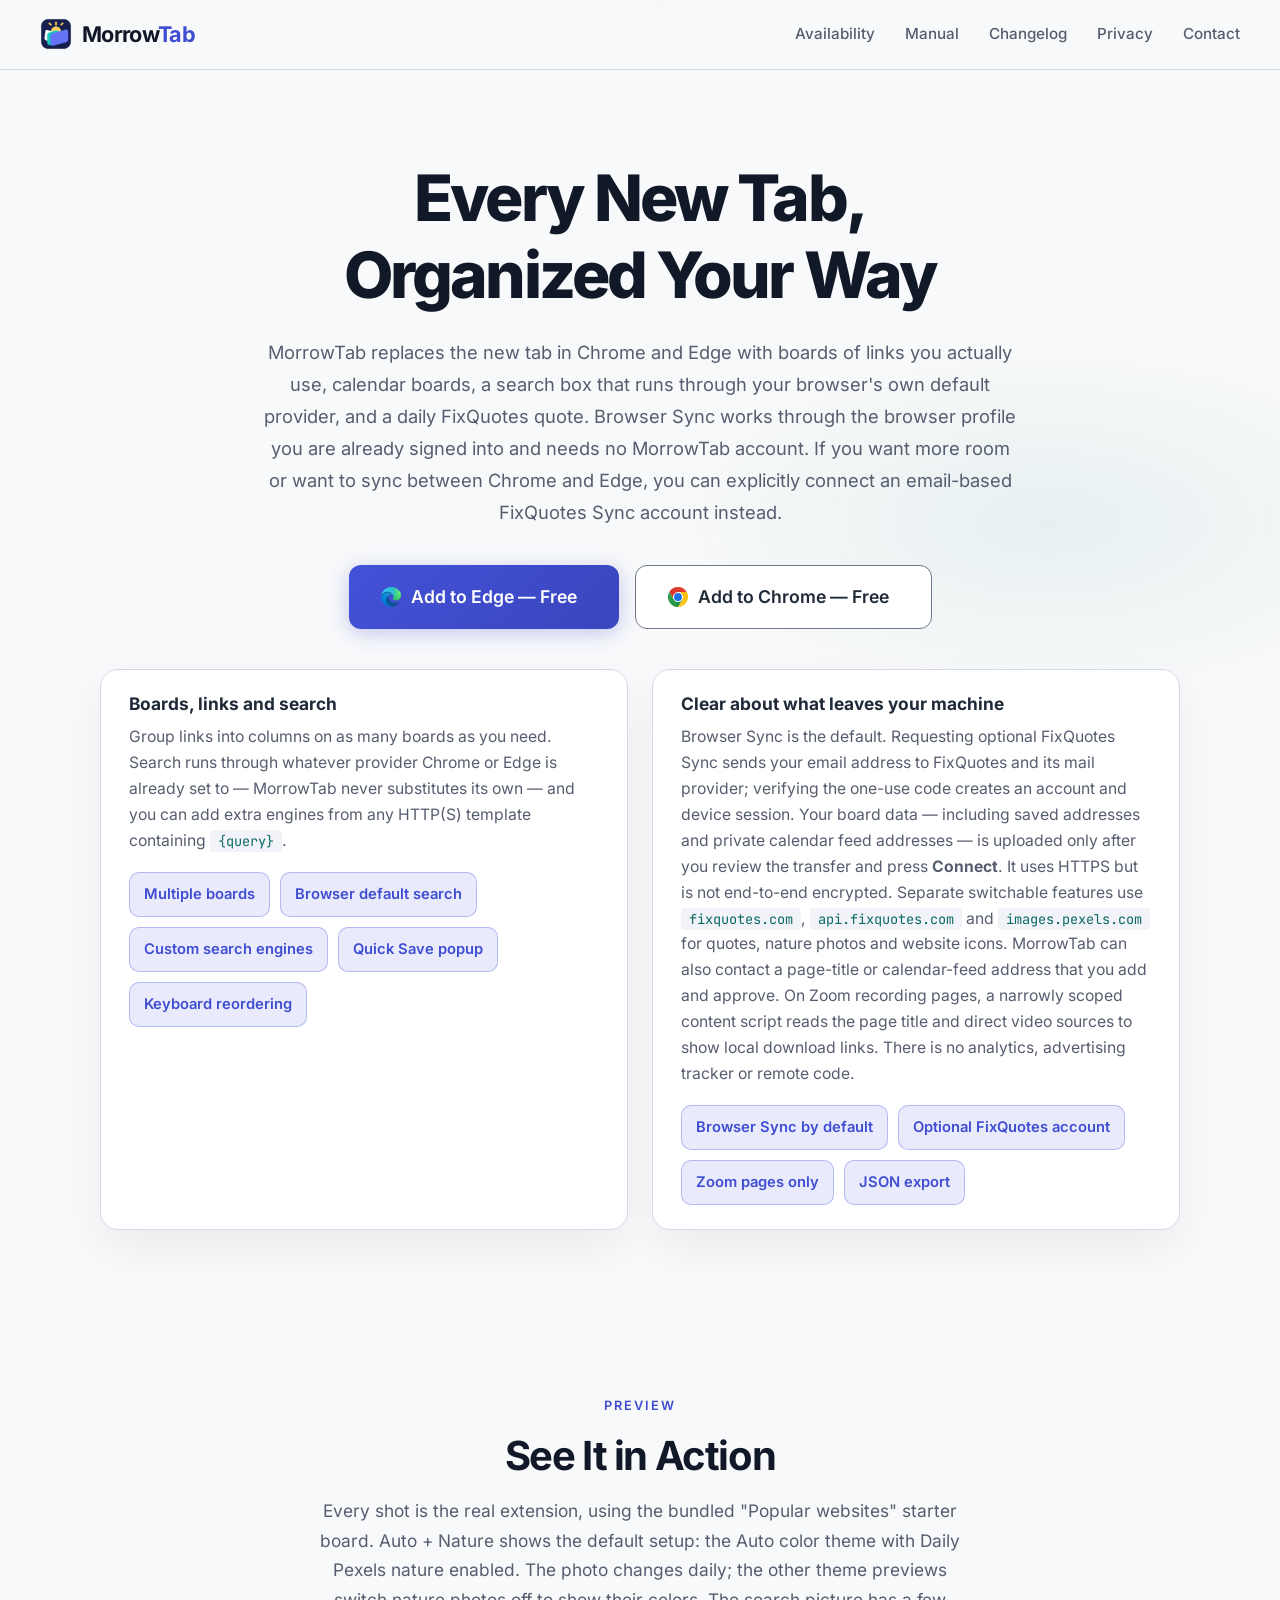
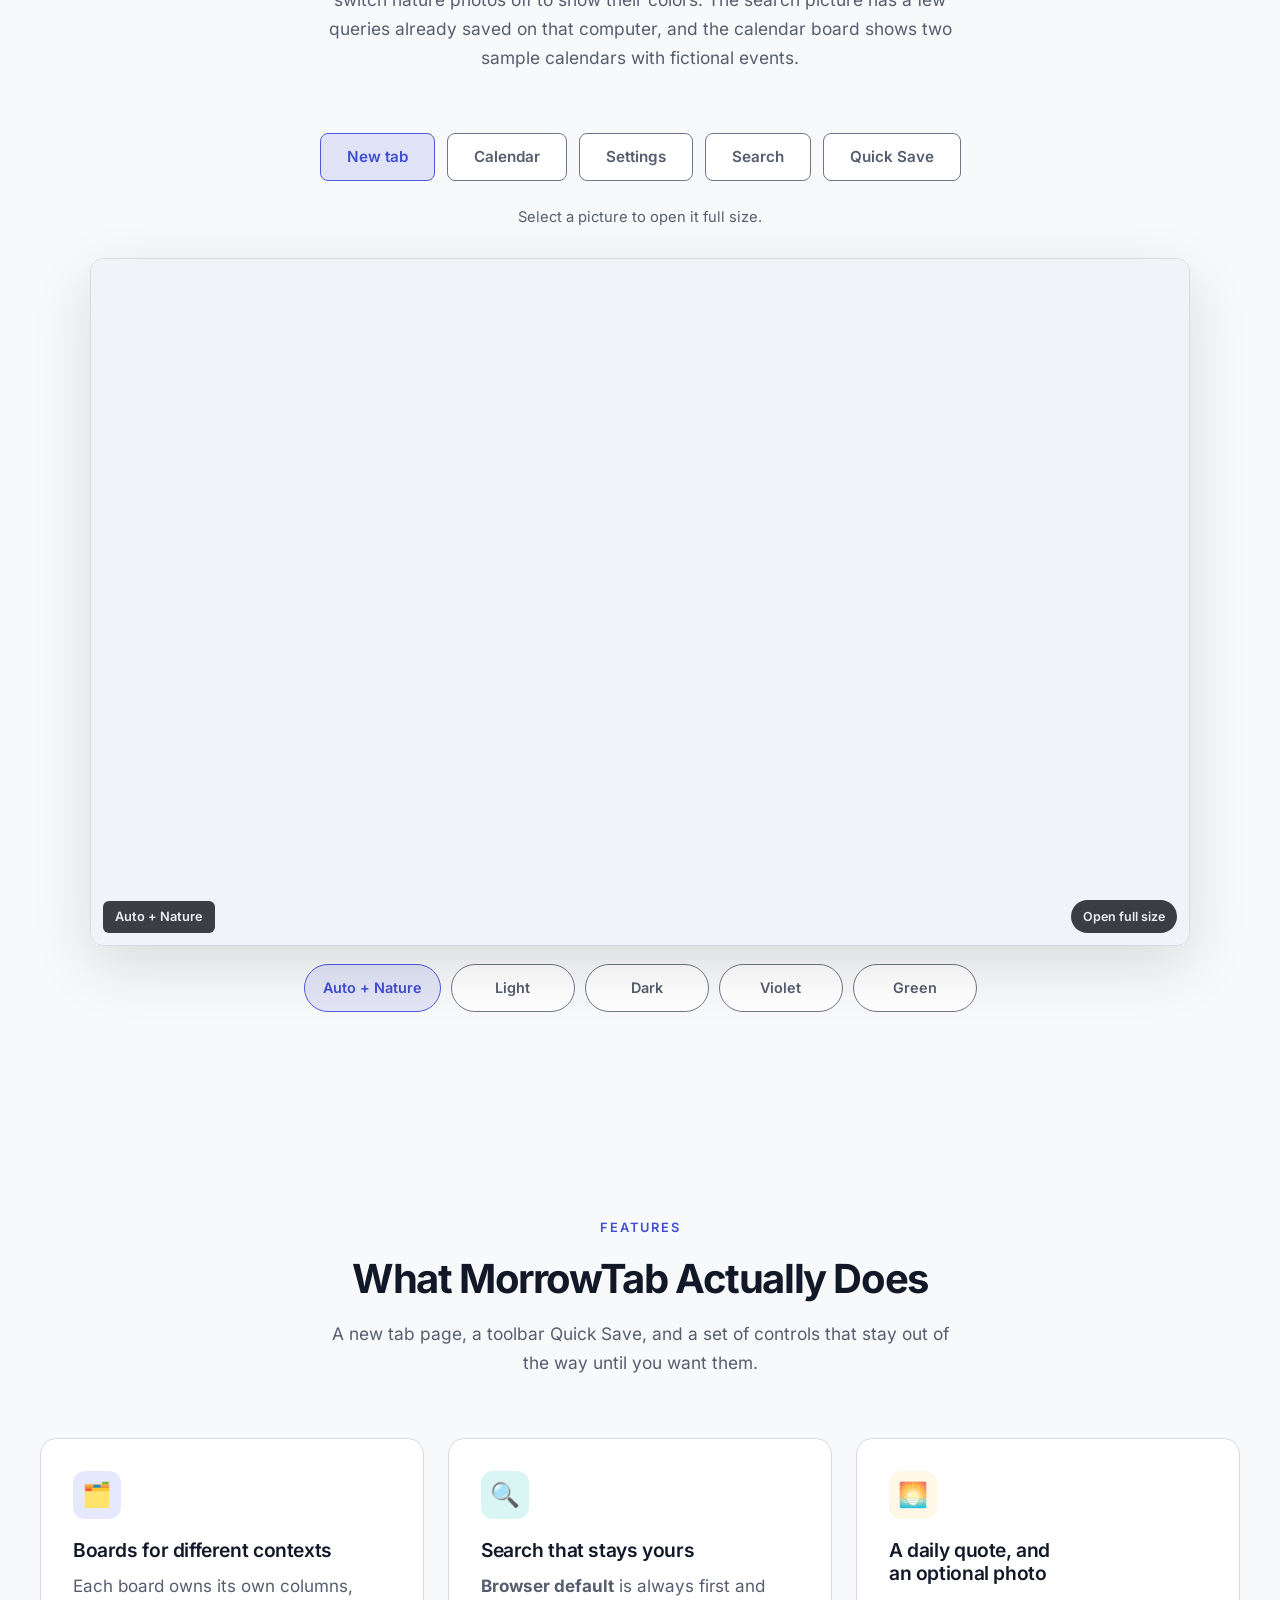
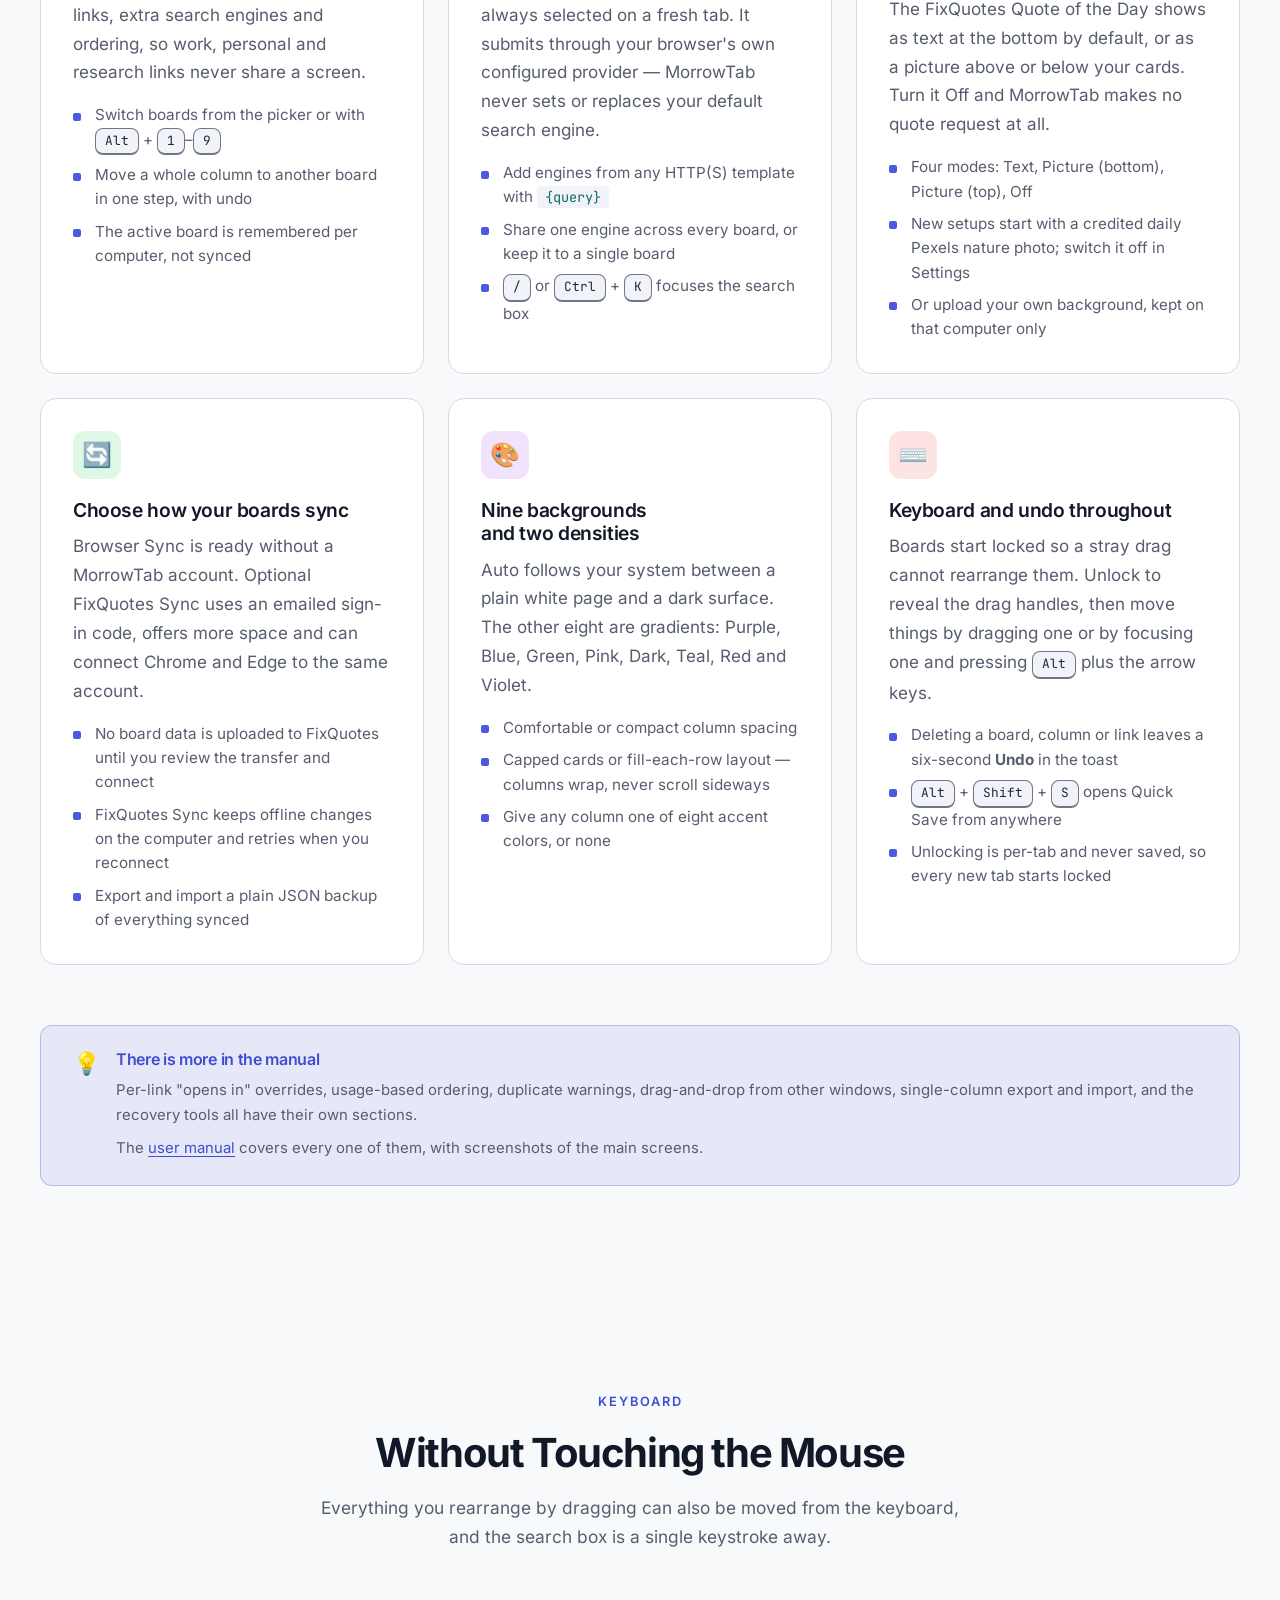
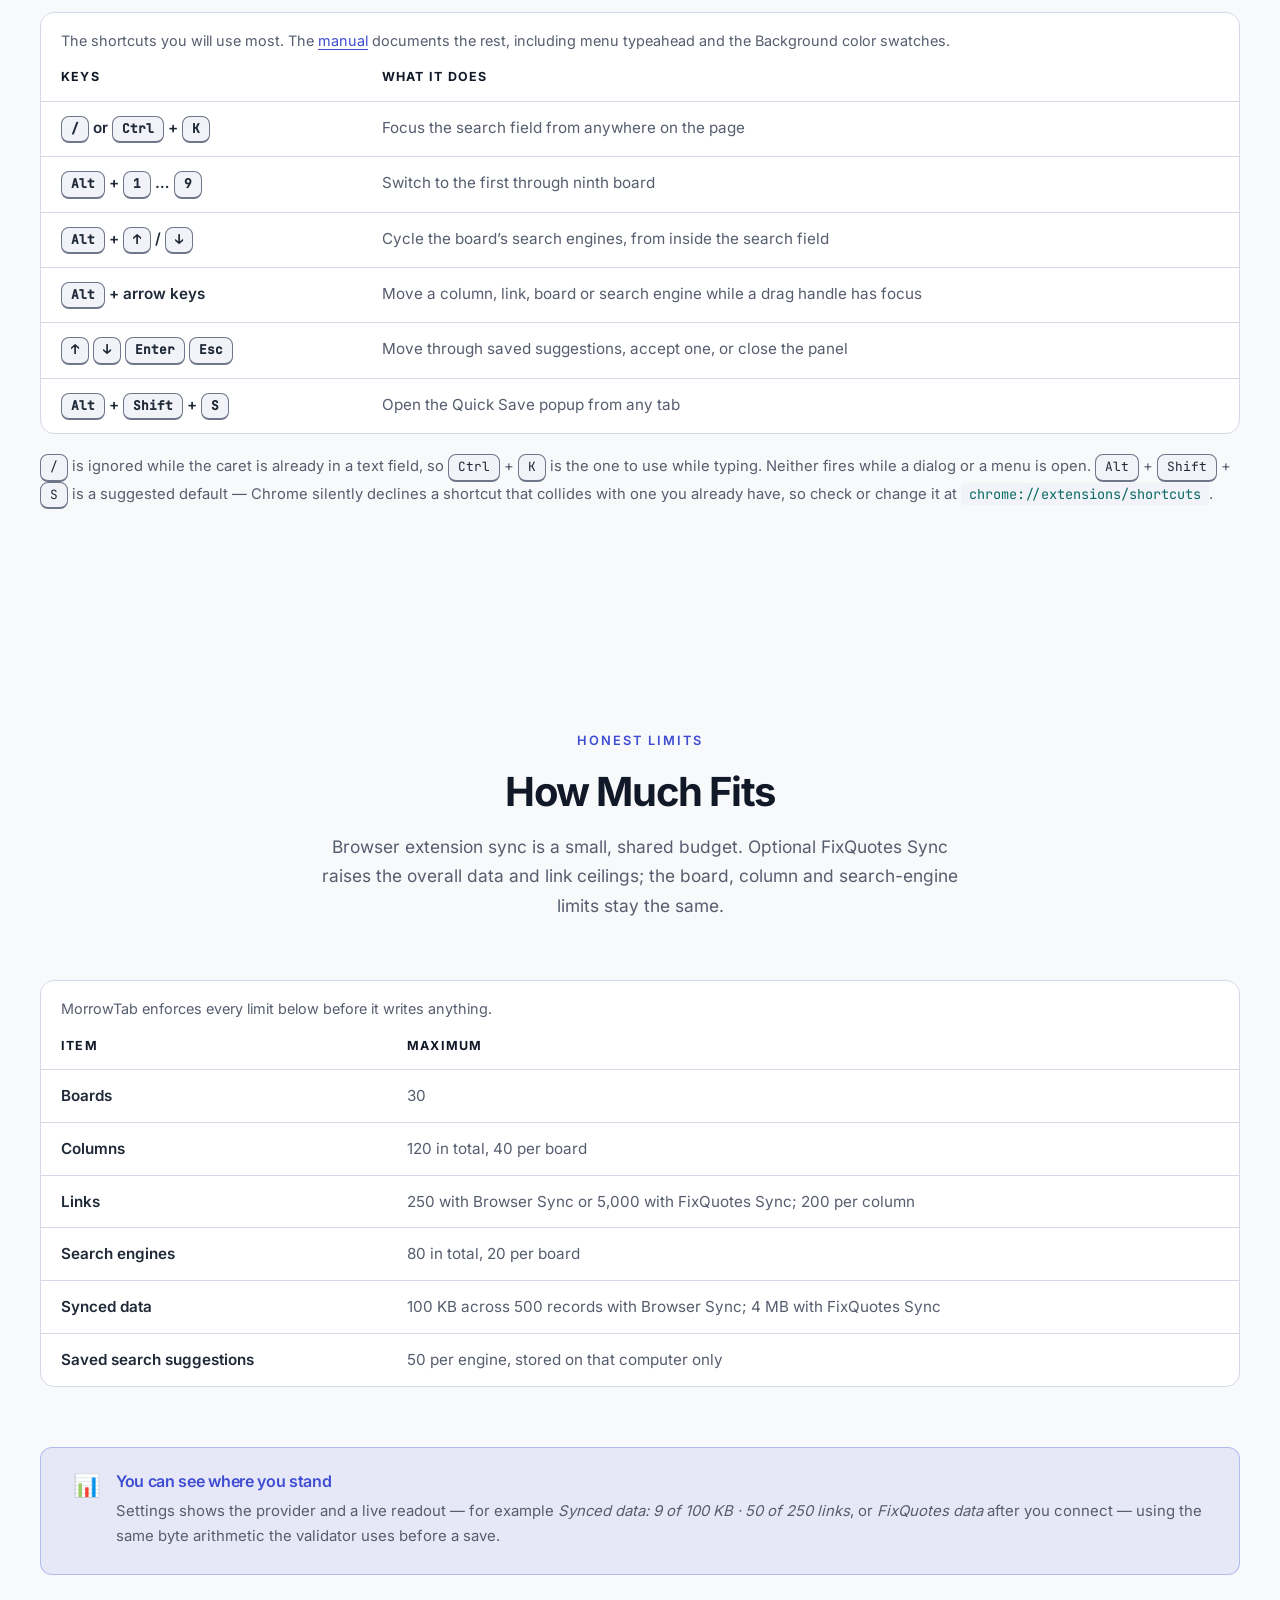
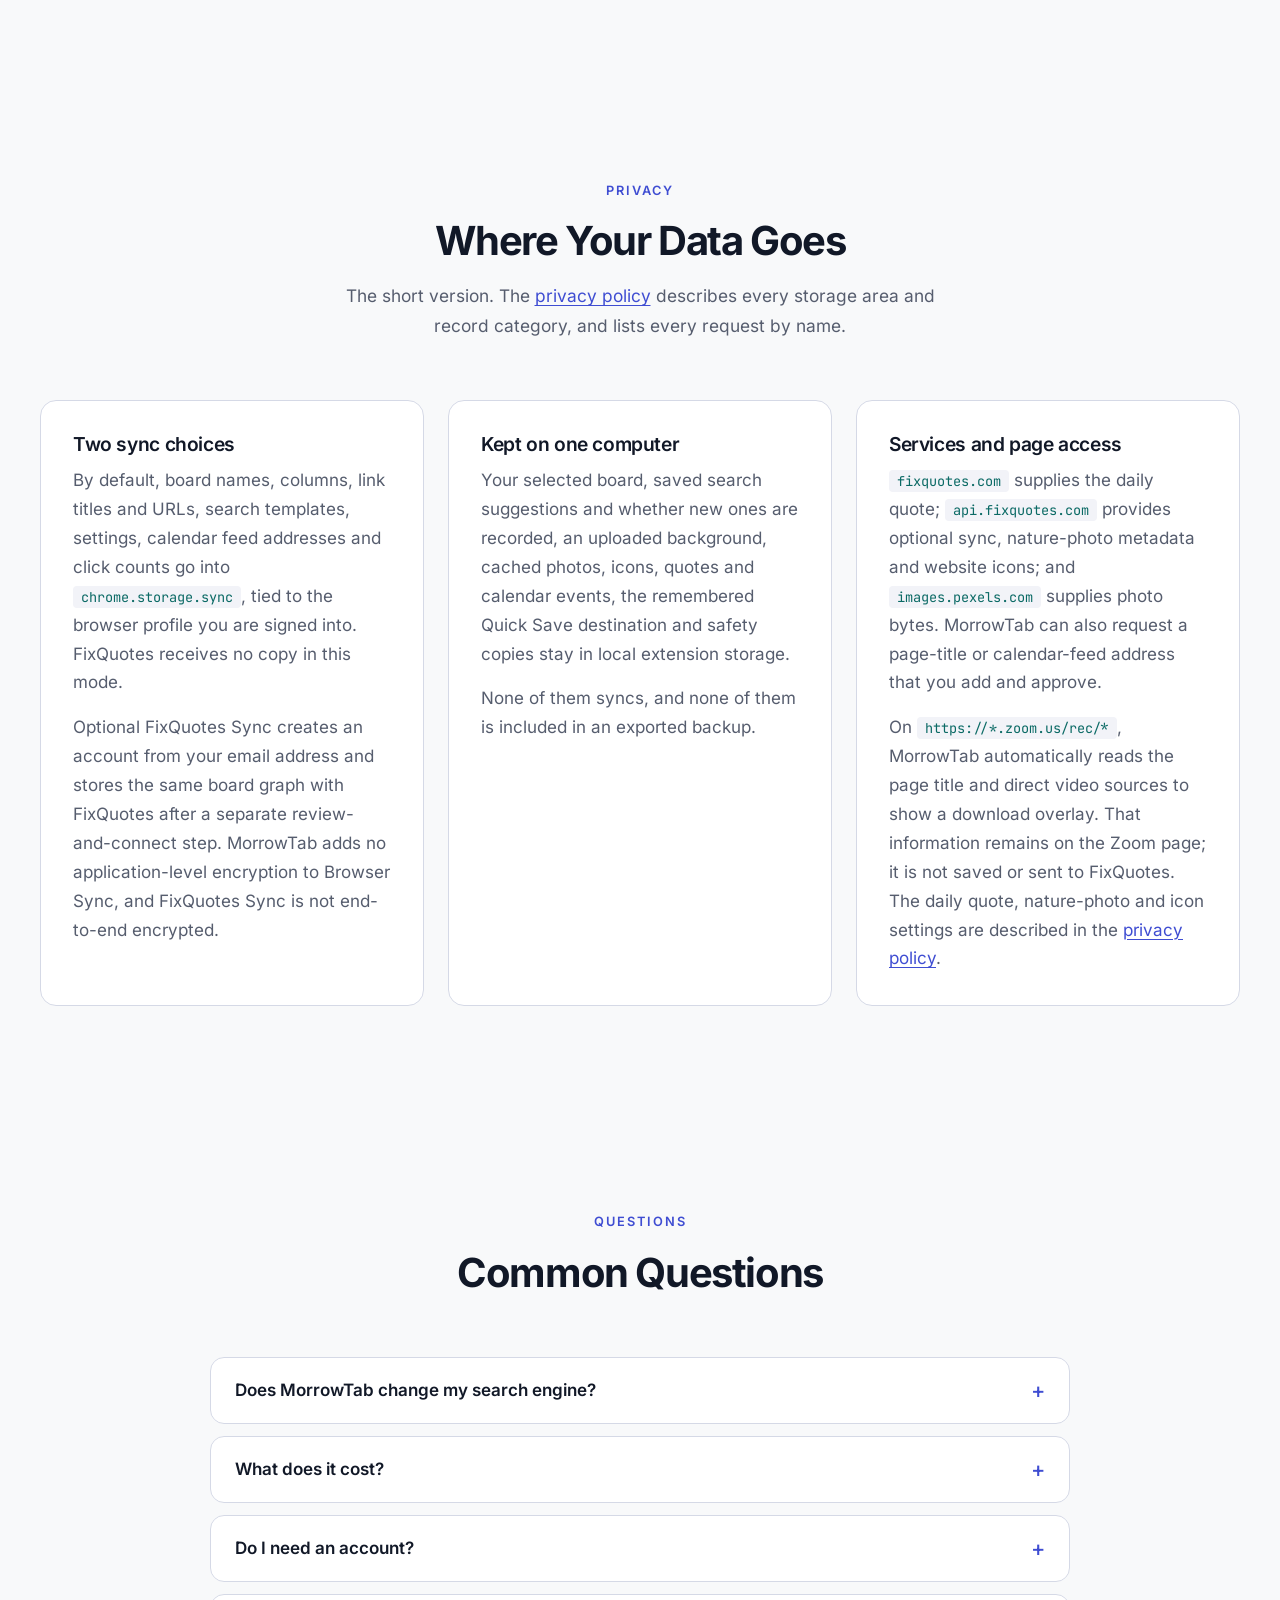
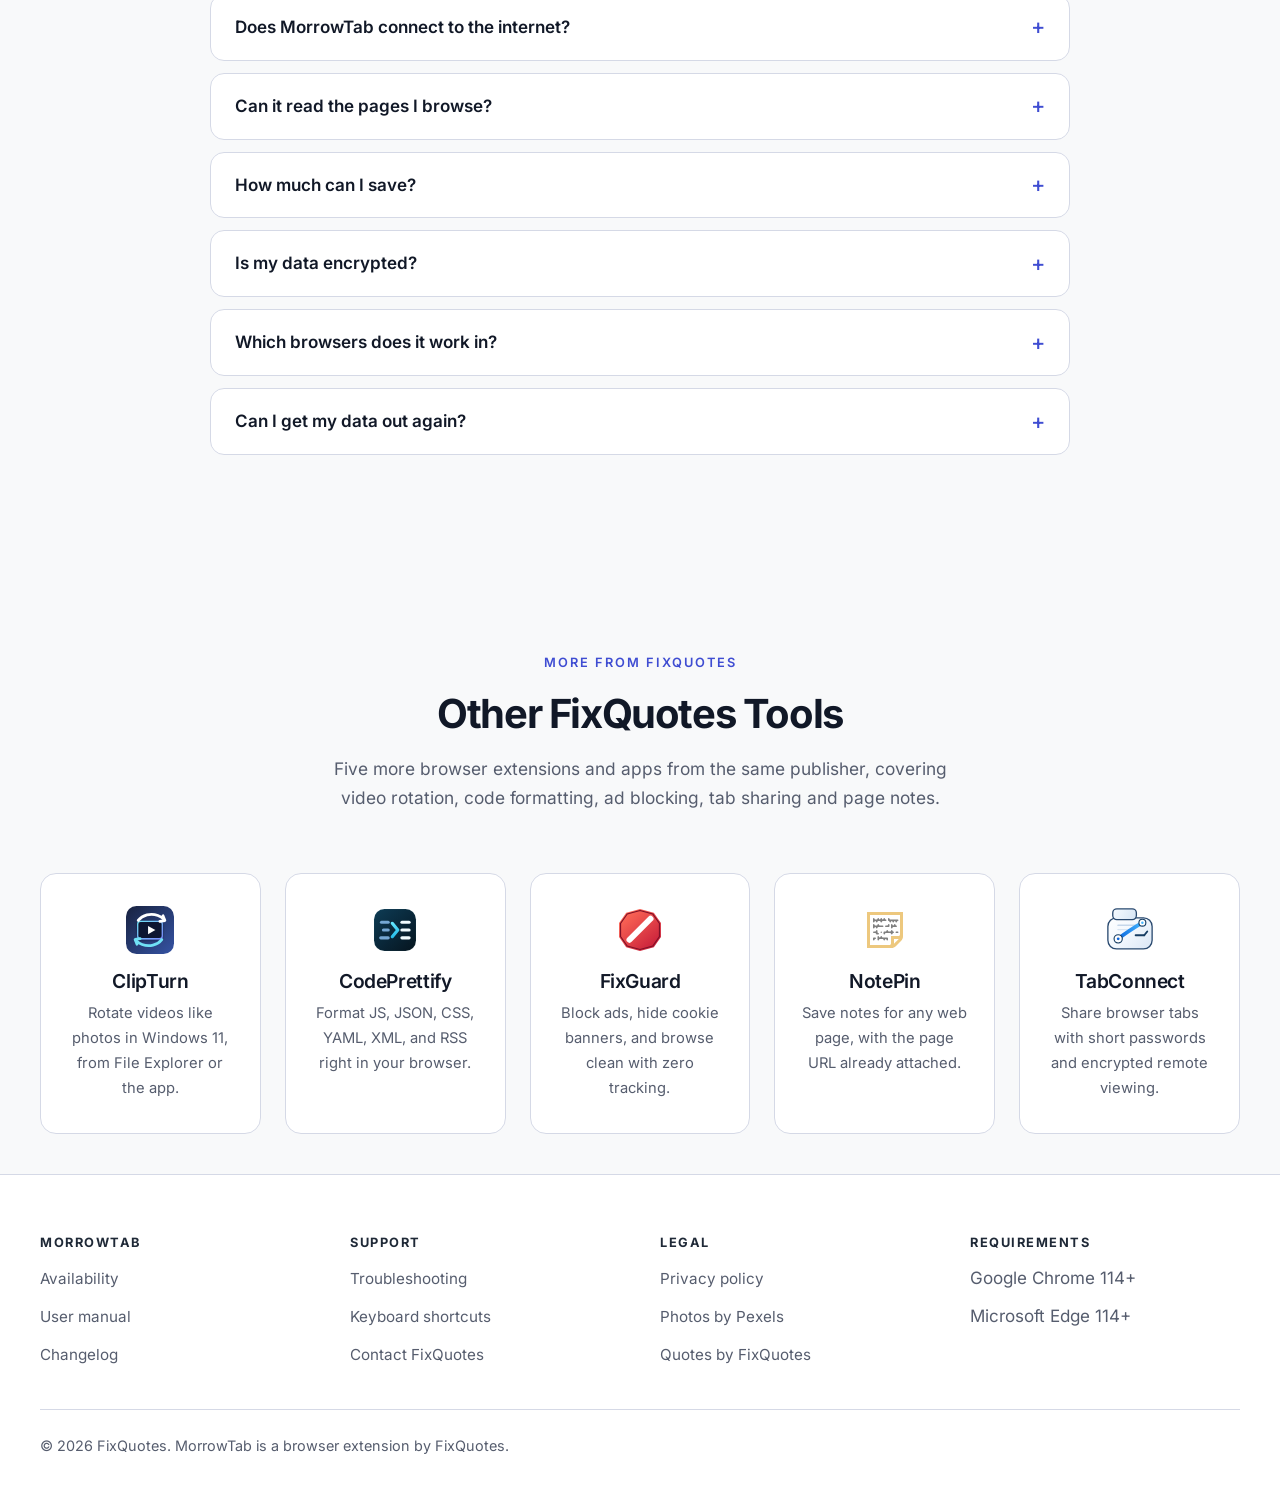
==== commit 143f499f: "Refresh privacy and marketplace disclosures" ====
--- a/index.html
+++ b/index.html
@@ -9,7 +9,7 @@
     <meta name="referrer" content="strict-origin-when-cross-origin">
     <title>MorrowTab - Board-Based New Tab for Chrome and Edge</title>
     <meta name="description"
-        content="MorrowTab replaces the new tab in Chrome and Edge with boards of organized links, search through your browser's own default provider, and a daily FixQuotes quote. Synced through your browser profile, with no MorrowTab account.">
+        content="MorrowTab replaces the new tab in Chrome and Edge with organized links, calendar boards and search. Use Browser Sync by default or optional FixQuotes Sync for more space.">
     <meta name="robots" content="index, follow">
     <meta name="author" content="FixQuotes">
     <meta name="theme-color" content="#0a0b12">
@@ -20,7 +20,7 @@
     <meta property="og:site_name" content="MorrowTab">
     <meta property="og:title" content="MorrowTab - Board-Based New Tab for Chrome and Edge">
     <meta property="og:description"
-        content="MorrowTab replaces the new tab in Chrome and Edge with boards of organized links, search through your browser's own default provider, and a daily FixQuotes quote. No MorrowTab account needed.">
+        content="Organized links, calendar boards and search on every new tab. Use Browser Sync by default or optional email-based FixQuotes Sync for more space.">
     <meta property="og:url" content="https://calxibe.github.io/morrowtab/">
     <meta property="og:image" content="https://calxibe.github.io/morrowtab/img/morrowtab-social-card.png">
 
@@ -54,11 +54,11 @@
             "operatingSystem": "Chrome 114 or newer, Microsoft Edge 114 or newer",
             "url": "https://calxibe.github.io/morrowtab/",
             "image": "https://calxibe.github.io/morrowtab/img/morrowtab-social-card.png",
-            "description": "MorrowTab replaces the new tab in Chrome and Edge with boards of organized links, search through the browser's own default provider, and a daily FixQuotes quote. It syncs through the browser profile and has no account and no server of its own.",
+            "description": "MorrowTab replaces the new tab in Chrome and Edge with organized links, calendar boards, search through the browser's own default provider, and a daily FixQuotes quote. It uses Browser Sync by default and offers optional email-based FixQuotes Sync for more space.",
             "publisher": {
                     "@type": "Organization",
                     "name": "FixQuotes",
-                    "url": "https://fixquotes.com/docs/about/"
+                    "url": "https://apps.fixquotes.com/"
             },
             "isAccessibleForFree": true,
             "offers": {
@@ -87,7 +87,7 @@
                             "name": "What does it cost?",
                             "acceptedAnswer": {
                                     "@type": "Answer",
-                                    "text": "Nothing. MorrowTab is free, with no paid tier, no trial period and nothing to buy inside the extension. There is no account to upgrade, because there is no account."
+                                    "text": "Nothing. MorrowTab is free, with no paid tier, no trial period and nothing to buy inside the extension. The optional FixQuotes Sync account is free too."
                             }
                     },
                     {
@@ -95,7 +95,7 @@
                             "name": "Do I need an account?",
                             "acceptedAnswer": {
                                     "@type": "Answer",
-                                    "text": "No. There is no MorrowTab account or login. Your boards are stored by your browser’s own extension sync, which follows the browser profile you are already signed into. If that profile is syncing extension data, your boards appear on your other computers with nothing else to set up; if it is not, they simply stay on the one computer."
+                                    "text": "Not for Browser Sync. It follows the Chrome or Edge profile you are already signed into. FixQuotes Sync is an optional alternative for more space and Chrome-to-Edge syncing; it creates a FixQuotes account after you enter an email address and verify a one-use code."
                             }
                     },
                     {
@@ -103,7 +103,7 @@
                             "name": "Does MorrowTab connect to the internet?",
                             "acceptedAnswer": {
                                     "@type": "Answer",
-                                    "text": "Only for features you can switch off, and only to addresses you can name in advance. The daily quote is set to Text out of the box and fetches fixquotes.com once per local day; setting it to Off stops that entirely. The daily nature background starts enabled for new sample setups and their read-only previews: MorrowTab asks api.fixquotes.com which photo to show and fetches it from images.pexels.com. Turn it off in Settings to stop those requests; existing background choices remain unchanged. Download website icons is also on by default: it sends only an eligible saved hostname to api.fixquotes.com so FixQuotes can fetch that public site's icon directly. Turn it off on a computer to stop new icon requests there; the reusable cache stays local. Beyond those, MorrowTab only contacts addresses you name yourself, each after your browser asks your permission for that one site: with Fetch page titles when adding links switched on, the site whose address you just typed; and on a calendar board, the private feed address of each calendar you subscribe to. Nothing else, and no analytics."
+                                    "text": "Yes, for clearly scoped features. The daily quote is set to Text out of the box and fetches fixquotes.com once per local day; setting it to Off stops that entirely. The daily nature background starts enabled for new sample setups and their read-only previews: MorrowTab asks api.fixquotes.com which photo to show and fetches it from images.pexels.com. Turn it off in Settings to stop those requests; existing background choices remain unchanged. Download website icons is also on by default: it sends only an eligible saved hostname to api.fixquotes.com so FixQuotes can fetch that public site's icon directly. Turn it off on a computer to stop new icon requests there; the reusable cache stays local. Beyond those, MorrowTab only contacts addresses you name yourself, each after your browser asks your permission for that one site: with Fetch page titles when adding links switched on, the site whose address you just typed; and on a calendar board, the private feed address of each calendar you subscribe to. Optional FixQuotes Sync sends sign-in requests and, only after you connect it, your board data to api.fixquotes.com. The Zoom overlay runs on Zoom recording pages but does not send the page title or media sources to FixQuotes. There is no analytics."
                             }
                     },
                     {
@@ -111,7 +111,7 @@
                             "name": "Can it read the pages I browse?",
                             "acceptedAnswer": {
                                     "@type": "Answer",
-                                    "text": "No. MorrowTab has no content scripts, so it never runs on the sites you visit. The toolbar popup sees the title and address of the tab you are on, and only at the moment you click the button. The one exception is entirely up to you: if you switch on Fetch page titles when adding links, Chrome asks your permission for each individual site before MorrowTab reads that page’s title."
+                                    "text": "Only in narrowly scoped cases. The toolbar popup sees the title and address of the current tab when you open it. If you enable Fetch page titles when adding links, Chrome asks for access to that individual site. MorrowTab also runs automatically on Zoom recording pages at https://*.zoom.us/rec/*, where it reads the page title and direct video sources to build a local download overlay. It does not save or upload that Zoom information."
                             }
                     },
                     {
@@ -119,7 +119,7 @@
                             "name": "How much can I save?",
                             "acceptedAnswer": {
                                     "@type": "Answer",
-                                    "text": "Up to 30 boards, 120 columns (40 per board), 250 links (200 per column) and 80 search engines, inside a 100 KB sync budget. Those are deliberate ceilings set below what browser extension sync allows, so a save fails with a clear message rather than quietly losing data. Settings shows how much of the budget you are using."
+                                    "text": "Browser Sync supports up to 30 boards, 120 columns (40 per board), 250 links (200 per column) and 80 search engines inside a 100 KB budget. Optional FixQuotes Sync raises the overall limits to 5,000 links and 4 MB; the other ceilings stay the same. Settings shows the active provider and how much of its budget you are using."
                             }
                     },
                     {
@@ -127,7 +127,7 @@
                             "name": "Is my data encrypted?",
                             "acceptedAnswer": {
                                     "@type": "Answer",
-                                    "text": "Not by MorrowTab. Browser extension sync is not end-to-end encrypted, so treat board names, link titles, saved addresses and search templates as non-confidential. Exported backups are plain, readable JSON files, and the records MorrowTab keeps on your own computer are stored in plain text under your browser profile."
+                                    "text": "Not end-to-end. Browser Sync follows the browser provider's security, and FixQuotes Sync uses HTTPS but stores a server-readable copy. Treat board names, link titles, saved addresses, search templates and private calendar feed addresses as non-confidential. Exported backups are plain JSON, and local extension records are readable in the browser profile."
                             }
                     },
                     {
@@ -183,11 +183,11 @@
                 <h1>Every New Tab,<br>Organized Your Way</h1>
 
                 <p class="subtitle">
-                    MorrowTab replaces the new tab in Chrome and Edge with boards of links you actually use, a search
-                    box that runs through your browser's own default provider, and a daily FixQuotes quote. Keep one
-                    board for work and another for everything else, each with its own columns, links and extra search
-                    engines. They travel through the browser profile you are already signed into, so there is no
-                    MorrowTab account to create or server holding your synced board graph.
+                    MorrowTab replaces the new tab in Chrome and Edge with boards of links you actually use, calendar
+                    boards, a search box that runs through your browser's own default provider, and a daily FixQuotes
+                    quote. Browser Sync works through the browser profile you are already signed into and needs no
+                    MorrowTab account. If you want more room or want to sync between Chrome and Edge, you can explicitly
+                    connect an email-based FixQuotes Sync account instead.
                 </p>
 
                 <div class="cta-buttons" id="install" role="group" aria-label="Install MorrowTab">
@@ -222,21 +222,22 @@
                     <div class="supported-box">
                         <h2>Clear about what leaves your machine</h2>
                         <p class="supported-copy">
-                            Boards sync through your browser's own extension sync. MorrowTab can reach three fixed
-                            addresses, for features you can switch off: <code>fixquotes.com</code> for the daily
-                            quote, which is on out of the box, plus <code>api.fixquotes.com</code> and
-                            <code>images.pexels.com</code> for nature photos, enabled for new sample setups and previews.
-                            Existing background choices stay unchanged. Website-icon downloads, on by default,
-                            send only an eligible link's hostname to <code>api.fixquotes.com</code>; the icon cache and
-                            its switch stay on each computer. Beyond those, MorrowTab only contacts addresses you name
-                            yourself and approve one site at a time: a page whose title you let it fetch while adding
-                            a link, or a calendar feed you subscribe a calendar board to. There is
-                            no analytics, no advertising tracker, and no remote code.
+                            Browser Sync is the default. Requesting optional FixQuotes Sync sends your email address
+                            to FixQuotes and its mail provider; verifying the one-use code creates an account and
+                            device session. Your board data &mdash; including saved addresses and private calendar
+                            feed addresses &mdash; is uploaded only after you review the transfer and press
+                            <strong>Connect</strong>. It uses HTTPS but is not end-to-end encrypted.
+                            Separate switchable features use <code>fixquotes.com</code>, <code>api.fixquotes.com</code>
+                            and <code>images.pexels.com</code> for quotes, nature photos and website icons. MorrowTab can
+                            also contact a page-title or calendar-feed address that you add and approve. On Zoom
+                            recording pages, a narrowly scoped content script reads the page title and direct video
+                            sources to show local download links. There is no analytics, advertising tracker or remote
+                            code.
                         </p>
                         <div class="format-tags">
-                            <span class="format-tag">No account</span>
-                            <span class="format-tag">Three known hosts</span>
-                            <span class="format-tag">No content scripts</span>
+                            <span class="format-tag">Browser Sync by default</span>
+                            <span class="format-tag">Optional FixQuotes account</span>
+                            <span class="format-tag">Zoom pages only</span>
                             <span class="format-tag">JSON export</span>
                         </div>
                     </div>
@@ -509,16 +510,15 @@
 
                     <div class="feature-card">
                         <div class="feature-icon sync" aria-hidden="true">🔄</div>
-                        <h3>Sync without an account</h3>
-                        <p>
-                            Boards, columns, links, search engines and shared settings ride your browser's own
-                            extension sync. There is no MorrowTab login or server holding a copy of that synced graph.
+                        <h3>Choose how your boards sync</h3>
+                        <p>
+                            Browser Sync is ready without a MorrowTab account. Optional FixQuotes Sync uses an emailed
+                            sign-in code, offers more space and can connect Chrome and Edge to the same account.
                         </p>
                         <ul class="feature-list">
-                            <li>Every write is taken under a lock and checked against the data it was based on</li>
+                            <li>No board data is uploaded to FixQuotes until you review the transfer and connect</li>
+                            <li>FixQuotes Sync keeps offline changes on the computer and retries when you reconnect</li>
                             <li>Export and import a plain JSON backup of everything synced</li>
-                            <li>If two computers ever merge badly, you get a read-only recovery view instead of a
-                                broken page</li>
                         </ul>
                     </div>
 
@@ -639,8 +639,8 @@
                     <span class="section-badge">Honest limits</span>
                     <h2>How Much Fits</h2>
                     <p class="section-desc">
-                        Browser extension sync is a small, shared budget, so MorrowTab enforces its own ceilings well
-                        inside it and tells you before a write fails. These are the real numbers.
+                        Browser extension sync is a small, shared budget. Optional FixQuotes Sync raises the overall
+                        data and link ceilings; the board, column and search-engine limits stay the same.
                     </p>
                 </div>
 
@@ -664,7 +664,7 @@
                             </tr>
                             <tr>
                                 <th scope="row">Links</th>
-                                <td>250 in total, 200 per column</td>
+                                <td>250 with Browser Sync or 5,000 with FixQuotes Sync; 200 per column</td>
                             </tr>
                             <tr>
                                 <th scope="row">Search engines</th>
@@ -672,7 +672,7 @@
                             </tr>
                             <tr>
                                 <th scope="row">Synced data</th>
-                                <td>100 KB across 500 records</td>
+                                <td>100 KB across 500 records with Browser Sync; 4 MB with FixQuotes Sync</td>
                             </tr>
                             <tr>
                                 <th scope="row">Saved search suggestions</th>
@@ -687,8 +687,9 @@
                     <div>
                         <h3>You can see where you stand</h3>
                         <p>
-                            Settings shows a live readout — for example <em>Synced data: 9 of 100 KB · 50 of 250
-                            links</em> — using the same byte arithmetic the validator uses before a save.
+                            Settings shows the provider and a live readout &mdash; for example <em>Synced data: 9 of
+                            100 KB · 50 of 250 links</em>, or <em>FixQuotes data</em> after you connect &mdash; using
+                            the same byte arithmetic the validator uses before a save.
                         </p>
                     </div>
                 </div>
@@ -701,22 +702,24 @@
                     <span class="section-badge">Privacy</span>
                     <h2>Where Your Data Goes</h2>
                     <p class="section-desc">
-                        The short version. The <a href="privacy.html">privacy policy</a> lists every storage key and
-                        every request by name.
+                        The short version. The <a href="privacy.html">privacy policy</a> describes every storage area
+                        and record category, and lists every request by name.
                     </p>
                 </div>
 
                 <div class="features-grid">
                     <div class="feature-card">
-                        <h3>Synced through your browser</h3>
-                        <p>
-                            Board names, column titles, link titles and URLs, search templates, shared settings and a
-                            per-link click count go into <code>chrome.storage.sync</code> — the browser's own
-                            extension sync, tied to the profile you are signed into.
-                        </p>
-                        <p>
-                            Chrome extension sync is not end-to-end encrypted, so treat board names and saved
-                            addresses as non-confidential.
+                        <h3>Two sync choices</h3>
+                        <p>
+                            By default, board names, columns, link titles and URLs, search templates, settings,
+                            calendar feed addresses and click counts go into <code>chrome.storage.sync</code>, tied to
+                            the browser profile you are signed into. FixQuotes receives no copy in this mode.
+                        </p>
+                        <p>
+                            Optional FixQuotes Sync creates an account from your email address and stores the same board
+                            graph with FixQuotes after a separate review-and-connect step. MorrowTab adds no
+                            application-level encryption to Browser Sync, and FixQuotes Sync is not end-to-end
+                            encrypted.
                         </p>
                     </div>
 
@@ -724,8 +727,8 @@
                         <h3>Kept on one computer</h3>
                         <p>
                             Your selected board, saved search suggestions and whether new ones are recorded, an uploaded
-                            background, the cached nature photo, the cached quote, the remembered Quick Save
-                            destination and two safety snapshots stay in local extension storage.
+                            background, cached photos, icons, quotes and calendar events, the remembered Quick Save
+                            destination and safety copies stay in local extension storage.
                         </p>
                         <p>
                             None of them syncs, and none of them is included in an exported backup.
@@ -733,19 +736,18 @@
                     </div>
 
                     <div class="feature-card">
-                        <h3>Three fixed addresses</h3>
-                        <p>
-                            <code>fixquotes.com</code> for the daily quote, plus <code>api.fixquotes.com</code> and
-                            <code>images.pexels.com</code> while nature photos are enabled. Anything else is a site you
-                            name and approve yourself: page-title autofill for a link, or the calendar feeds behind a
-                            calendar board. The two FixQuotes requests carry no
-                            cookies, no referrer and no query string; the Pexels image URL carries only the sizing
-                            parameters FixQuotes chose.
-                        </p>
-                        <p>
-                            The daily quote and new sample setup's nature background are on by default, including in
-                            the read-only preview. Switch either off in Settings to stop its requests. Existing
-                            background choices are preserved.
+                        <h3>Services and page access</h3>
+                        <p>
+                            <code>fixquotes.com</code> supplies the daily quote; <code>api.fixquotes.com</code> provides
+                            optional sync, nature-photo metadata and website icons; and <code>images.pexels.com</code>
+                            supplies photo bytes. MorrowTab can also request a page-title or calendar-feed address that
+                            you add and approve.
+                        </p>
+                        <p>
+                            On <code>https://*.zoom.us/rec/*</code>, MorrowTab automatically reads the page title and
+                            direct video sources to show a download overlay. That information remains on the Zoom page;
+                            it is not saved or sent to FixQuotes. The daily quote, nature-photo and icon settings are
+                            described in the <a href="privacy.html">privacy policy</a>.
                         </p>
                     </div>
                 </div>
@@ -773,24 +775,21 @@
                         <summary>What does it cost?</summary>
                         <p>
                             Nothing. MorrowTab is free, with no paid tier, no trial period and nothing to buy inside
-                            the extension. There is no account to upgrade, because there is no account.
+                            the extension. The optional FixQuotes Sync account is free too.
                         </p>
                     </details>
                     <details>
                         <summary>Do I need an account?</summary>
                         <p>
-                            No. There is no MorrowTab account or login. Your boards are
-                            stored by your browser&rsquo;s own extension sync, which follows the browser profile you
-                            are already signed into. If that profile is syncing extension data, your boards appear on
-                            your other computers with nothing else to set up; if it is not, they simply stay on the
-                            one computer.
+                            Not for Browser Sync. It follows the Chrome or Edge profile you are already signed into.
+                            FixQuotes Sync is an optional alternative for more space and Chrome-to-Edge syncing; it
+                            creates a FixQuotes account after you enter an email address and verify a one-use code.
                         </p>
                     </details>
                     <details>
                         <summary>Does MorrowTab connect to the internet?</summary>
                         <p>
-                            Only for features you can switch off, and only to addresses you can name in advance.
-                            The daily quote is set to
+                            Yes, for clearly scoped features. The daily quote is set to
                             <strong>Text</strong> out of the box and fetches <code>fixquotes.com</code> once per local
                             day; setting it to <strong>Off</strong> stops that entirely. The daily nature background
                             starts enabled for new sample setups and their read-only previews: MorrowTab asks
@@ -803,35 +802,40 @@
                             contacts addresses you name yourself, each after your browser asks your permission for
                             that one site: with <strong>Fetch page titles when adding links</strong> switched on, the
                             site whose address you just typed; and on a calendar board, the private feed address of
-                            each calendar you subscribe to. Nothing else, and no analytics.
+                            each calendar you subscribe to. Optional FixQuotes Sync sends sign-in requests and, only
+                            after you connect it, your board data to <code>api.fixquotes.com</code>. The Zoom overlay
+                            runs on Zoom recording pages but does not send the page title or media sources to FixQuotes.
+                            There is no analytics.
                         </p>
                     </details>
                     <details>
                         <summary>Can it read the pages I browse?</summary>
                         <p>
-                            No. MorrowTab has no content scripts, so it never runs on the sites you visit. The toolbar
-                            popup sees the title and address of the tab you are on, and only at the moment you click
-                            the button. The one exception is entirely up to you: if you switch on
-                            <strong>Fetch page titles when adding links</strong>, Chrome asks your permission for each
-                            individual site before MorrowTab reads that page&rsquo;s title.
+                            Only in narrowly scoped cases. The toolbar popup sees the title and address of the current
+                            tab when you open it. If you enable <strong>Fetch page titles when adding links</strong>,
+                            Chrome asks for access to that individual site. MorrowTab also runs automatically on Zoom
+                            recording pages at <code>https://*.zoom.us/rec/*</code>, where it reads the page title and
+                            direct video sources to build a local download overlay. It does not save or upload that
+                            Zoom information.
                         </p>
                     </details>
                     <details>
                         <summary>How much can I save?</summary>
                         <p>
-                            Up to 30 boards, 120 columns (40 per board), 250 links (200 per column) and 80 search
-                            engines, inside a 100&nbsp;KB sync budget. Those are deliberate ceilings set below what
-                            browser extension sync allows, so a save fails with a clear message rather than quietly
-                            losing data. Settings shows how much of the budget you are using.
+                            Browser Sync supports up to 30 boards, 120 columns (40 per board), 250 links (200 per
+                            column) and 80 search engines inside a 100&nbsp;KB budget. Optional FixQuotes Sync raises
+                            the overall limits to 5,000 links and 4&nbsp;MB; the other ceilings stay the same. Settings
+                            shows the active provider and how much of its budget you are using.
                         </p>
                     </details>
                     <details>
                         <summary>Is my data encrypted?</summary>
                         <p>
-                            Not by MorrowTab. Browser extension sync is not end-to-end encrypted, so treat board names,
-                            link titles, saved addresses and search templates as non-confidential. Exported backups are
-                            plain, readable JSON files, and the records MorrowTab keeps on your own computer are stored
-                            in plain text under your browser profile.
+                            Not end-to-end. Browser Sync follows the browser provider's security, and FixQuotes Sync
+                            uses HTTPS but stores a server-readable copy. Treat board names, link titles, saved
+                            addresses, search templates and private calendar feed addresses as non-confidential.
+                            Exported backups are plain JSON, and local extension records are readable in the browser
+                            profile.
                         </p>
                     </details>
                     <details>
@@ -908,7 +912,7 @@
     <div class="lightbox-overlay" id="lightbox" role="dialog" aria-modal="true" aria-label="Full size screenshot"
         aria-hidden="true">
         <button class="lightbox-close" type="button" aria-label="Close image preview">&times;</button>
-        <img id="lightboxImg" alt="">
+        <img id="lightboxImg" src="img/icon16.png" alt="">
     </div>
 
     <footer>
@@ -935,7 +939,7 @@
                     <ul>
                         <li><a href="privacy.html">Privacy policy</a></li>
                         <li><a href="https://www.pexels.com/" target="_blank" rel="noopener">Photos by Pexels<span class="visually-hidden"> (opens in a new tab)</span></a></li>
-                        <li><a href="https://fixquotes.com/" target="_blank" rel="noopener">Quotes by FixQuotes<span class="visually-hidden"> (opens in a new tab)</span></a>
+                        <li><a href="https://apps.fixquotes.com/" target="_blank" rel="noopener">Quotes by FixQuotes<span class="visually-hidden"> (opens in a new tab)</span></a>
                         </li>
                     </ul>
                 </div>
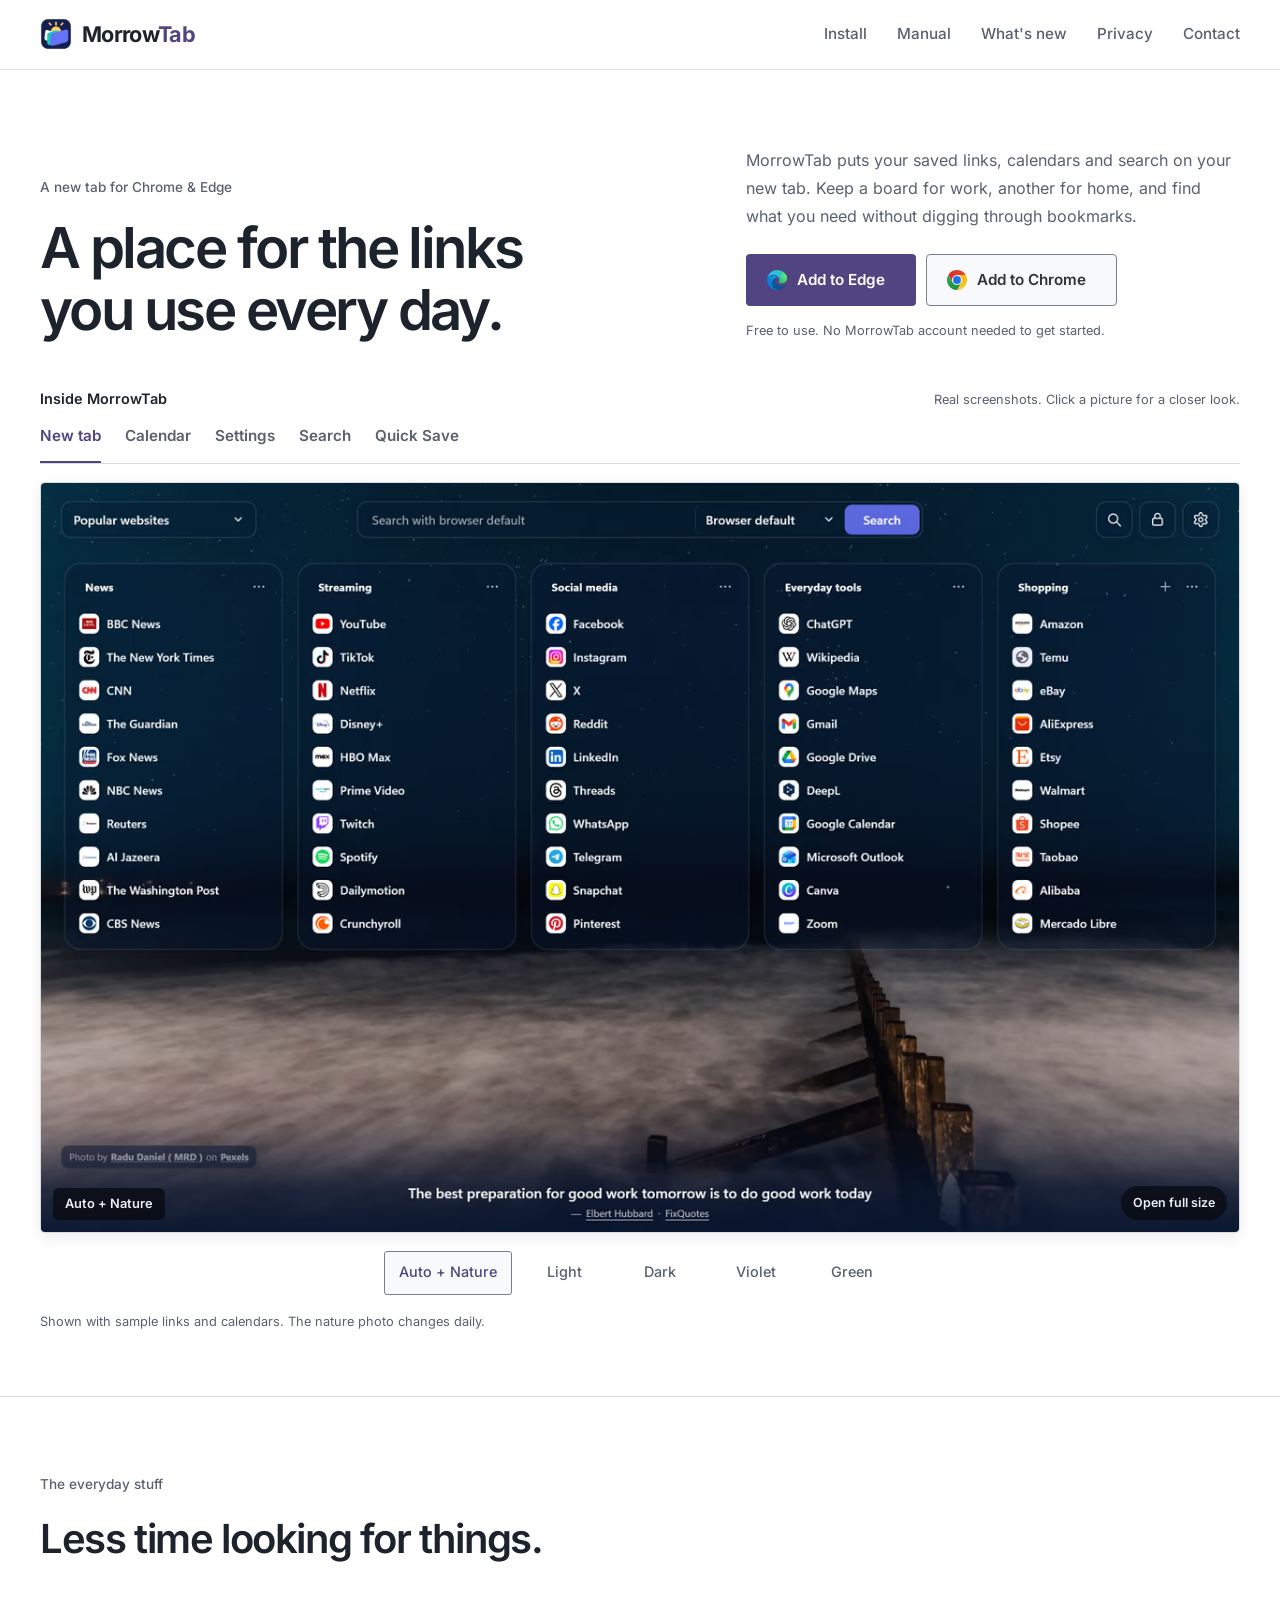
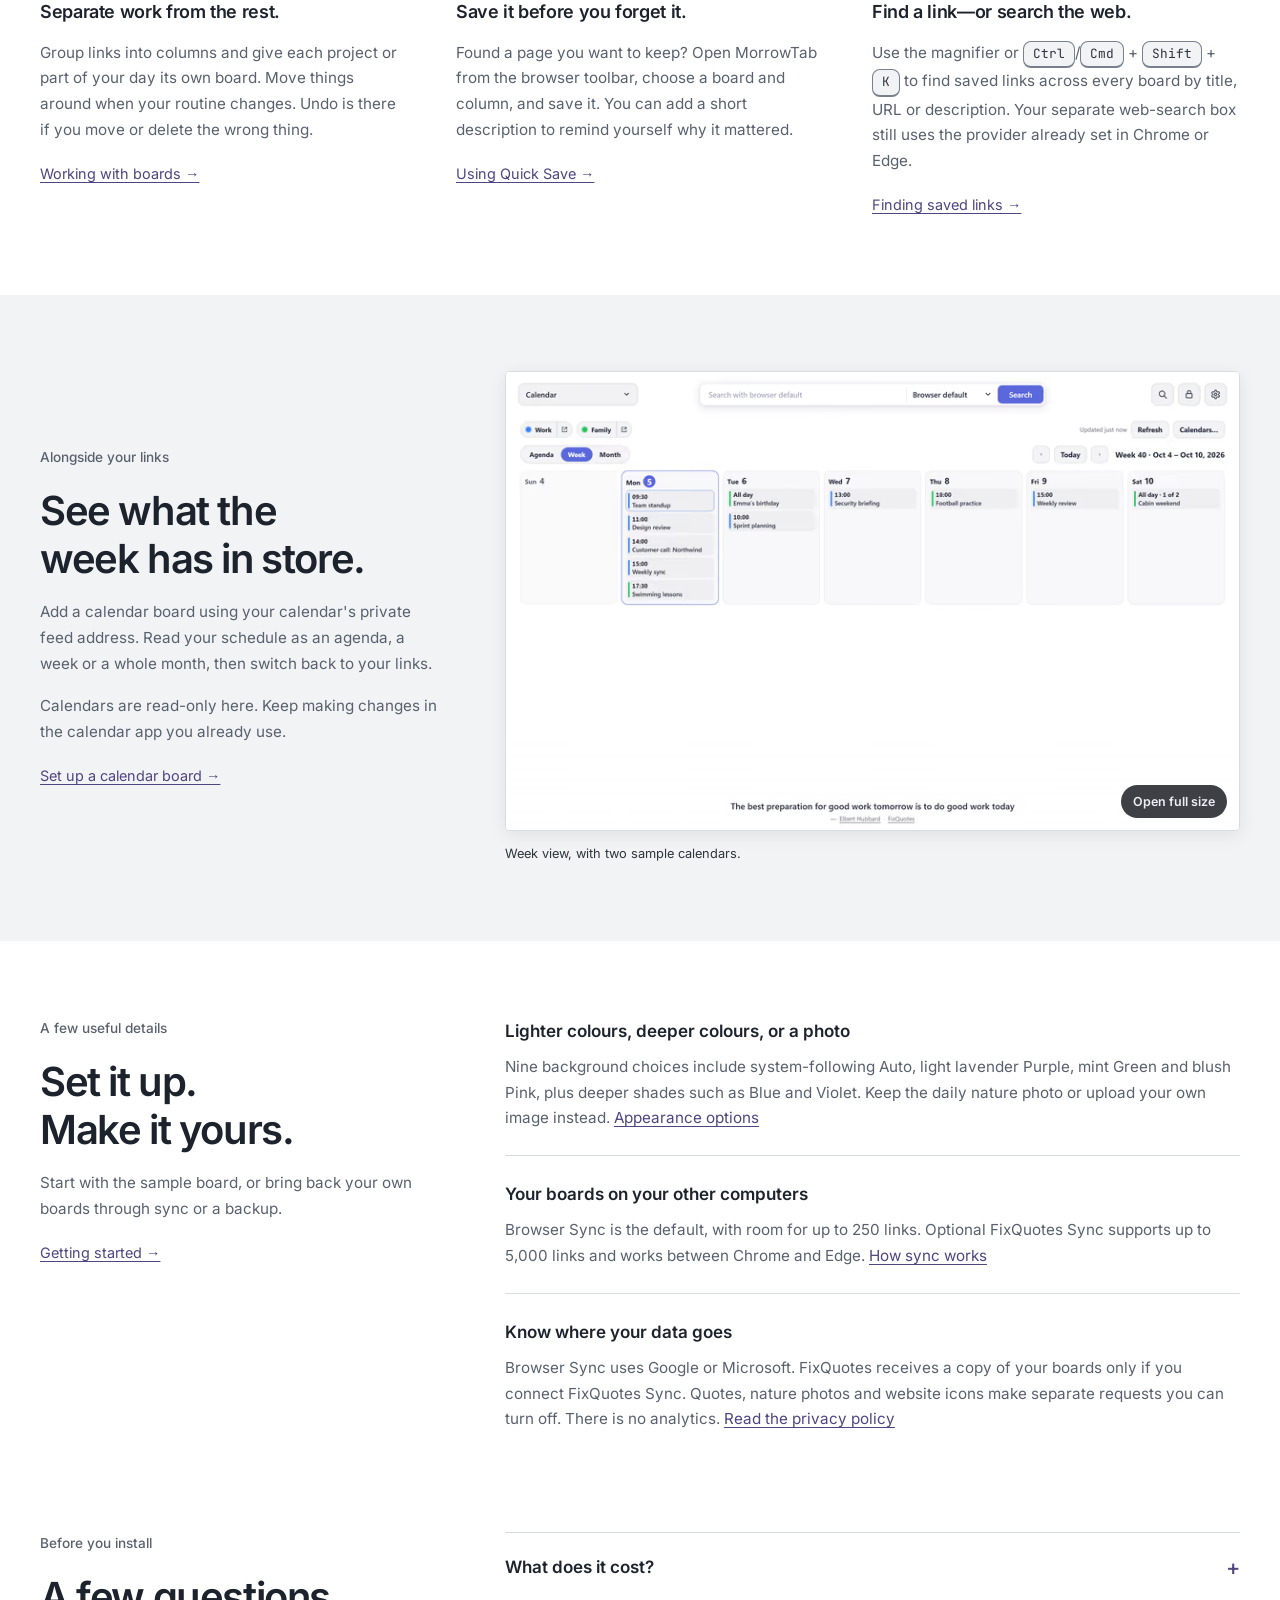
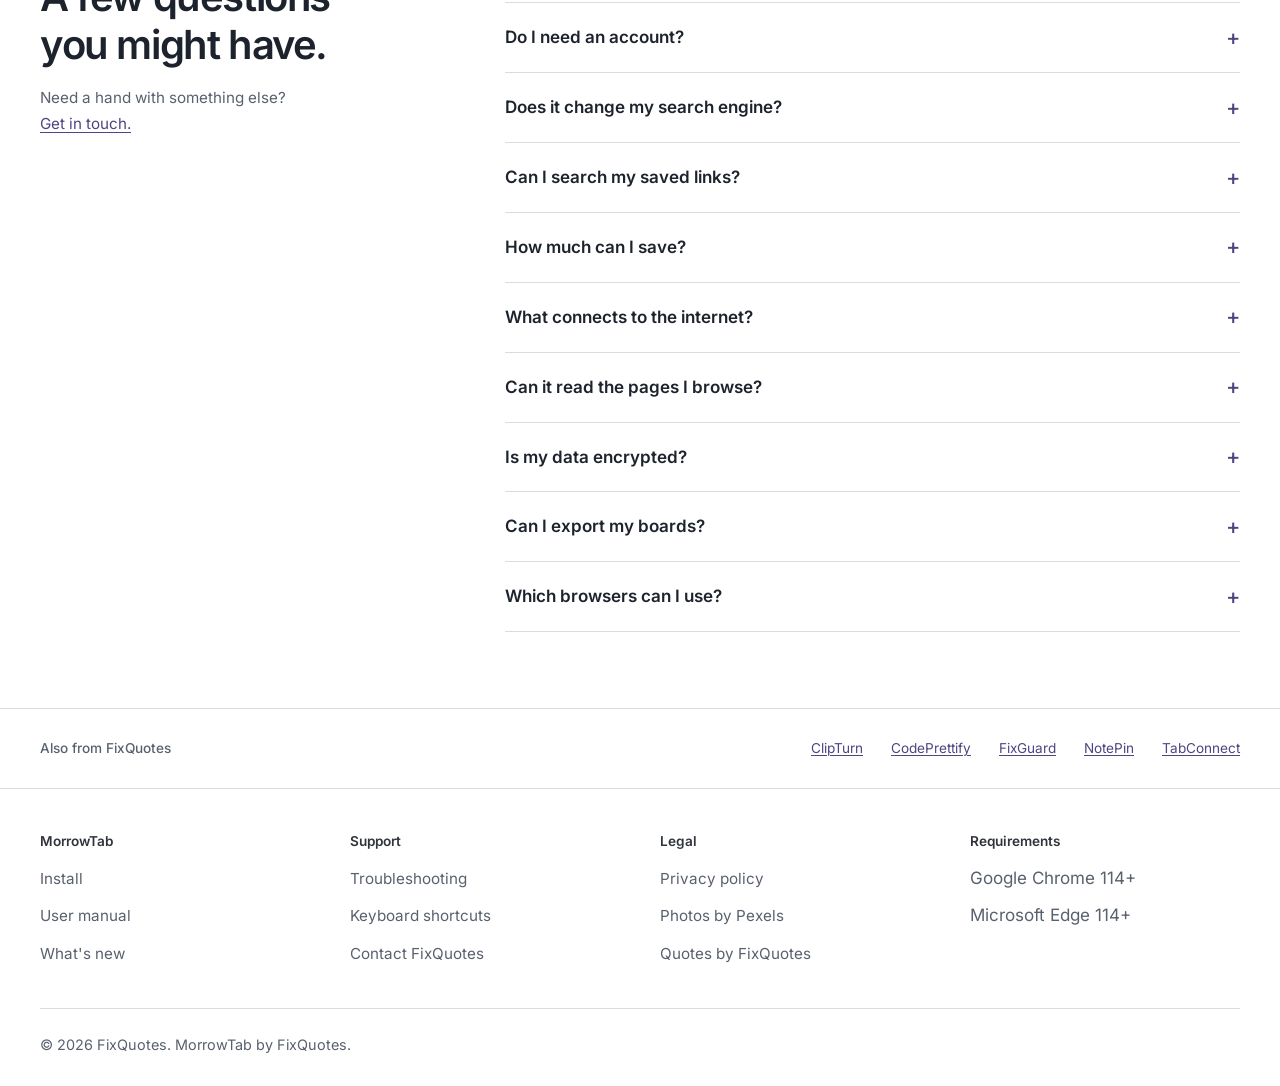
==== commit 47b11060: "v1.0.12" ====
--- a/index.html
+++ b/index.html
@@ -9,10 +9,10 @@
     <meta name="referrer" content="strict-origin-when-cross-origin">
     <title>MorrowTab - Board-Based New Tab for Chrome and Edge</title>
     <meta name="description"
-        content="MorrowTab replaces the new tab in Chrome and Edge with organized links, calendar boards and search. Use Browser Sync by default or optional FixQuotes Sync for more space.">
+        content="Organize and find your saved links, view calendars and search the web from your new tab. Free for Chrome and Edge, with nine backgrounds and optional cross-browser sync.">
     <meta name="robots" content="index, follow">
     <meta name="author" content="FixQuotes">
-    <meta name="theme-color" content="#0a0b12">
+    <meta name="theme-color" content="#181a1d">
     <link rel="canonical" href="https://calxibe.github.io/morrowtab/">
 
     <!-- Open Graph -->
@@ -20,7 +20,7 @@
     <meta property="og:site_name" content="MorrowTab">
     <meta property="og:title" content="MorrowTab - Board-Based New Tab for Chrome and Edge">
     <meta property="og:description"
-        content="Organized links, calendar boards and search on every new tab. Use Browser Sync by default or optional email-based FixQuotes Sync for more space.">
+        content="Your everyday links, calendars and search, ready when you open a tab. Free for Chrome and Edge.">
     <meta property="og:url" content="https://calxibe.github.io/morrowtab/">
     <meta property="og:image" content="https://calxibe.github.io/morrowtab/img/morrowtab-social-card.png">
 
@@ -28,7 +28,7 @@
     <meta name="twitter:card" content="summary_large_image">
     <meta name="twitter:title" content="MorrowTab - Board-Based New Tab for Chrome and Edge">
     <meta name="twitter:description"
-        content="Boards of organized links, your browser's own search provider, and a daily quote — every time you open a tab.">
+        content="Your everyday links, calendars and search, ready when you open a tab. Free for Chrome and Edge.">
     <meta name="twitter:image" content="https://calxibe.github.io/morrowtab/img/morrowtab-social-card.png">
 
     <!-- Favicon -->
@@ -41,7 +41,7 @@
     <link rel="manifest" href="site.webmanifest">
 
     <link rel="preload" href="fonts/inter-latin.woff2" as="font" type="font/woff2" crossorigin>
-    <link rel="stylesheet" href="style.css?v=20260902-2">
+    <link rel="stylesheet" href="style.css?v=20261005-2">
     <script src="index.js" defer></script>
 
     <script type="application/ld+json">
@@ -54,7 +54,7 @@
             "operatingSystem": "Chrome 114 or newer, Microsoft Edge 114 or newer",
             "url": "https://calxibe.github.io/morrowtab/",
             "image": "https://calxibe.github.io/morrowtab/img/morrowtab-social-card.png",
-            "description": "MorrowTab replaces the new tab in Chrome and Edge with organized links, calendar boards, search through the browser's own default provider, and a daily FixQuotes quote. It uses Browser Sync by default and offers optional email-based FixQuotes Sync for more space.",
+            "description": "MorrowTab replaces the new tab in Chrome and Edge with organized links, calendar boards, private search across saved links, web search through the browser's own default provider, nine background choices, and a daily FixQuotes quote. It uses Browser Sync by default and offers optional email-based FixQuotes Sync for more space.",
             "publisher": {
                     "@type": "Organization",
                     "name": "FixQuotes",
@@ -76,18 +76,10 @@
             "mainEntity": [
                     {
                             "@type": "Question",
-                            "name": "Does MorrowTab change my search engine?",
-                            "acceptedAnswer": {
-                                    "@type": "Answer",
-                                    "text": "No. The default option is called Browser default, and it hands your query to whatever provider Chrome or Edge is already configured with. MorrowTab never sets, replaces or proposes a search engine of its own, and it ships with no provider preconfigured. Any extra engine in the list is one you added yourself."
-                            }
-                    },
-                    {
-                            "@type": "Question",
                             "name": "What does it cost?",
                             "acceptedAnswer": {
                                     "@type": "Answer",
-                                    "text": "Nothing. MorrowTab is free, with no paid tier, no trial period and nothing to buy inside the extension. The optional FixQuotes Sync account is free too."
+                                    "text": "MorrowTab is free. There is no paid tier or trial, and optional FixQuotes Sync is free too."
                             }
                     },
                     {
@@ -95,15 +87,39 @@
                             "name": "Do I need an account?",
                             "acceptedAnswer": {
                                     "@type": "Answer",
-                                    "text": "Not for Browser Sync. It follows the Chrome or Edge profile you are already signed into. FixQuotes Sync is an optional alternative for more space and Chrome-to-Edge syncing; it creates a FixQuotes account after you enter an email address and verify a one-use code."
-                            }
-                    },
-                    {
-                            "@type": "Question",
-                            "name": "Does MorrowTab connect to the internet?",
-                            "acceptedAnswer": {
-                                    "@type": "Answer",
-                                    "text": "Yes, for clearly scoped features. The daily quote is set to Text out of the box and fetches fixquotes.com once per local day; setting it to Off stops that entirely. The daily nature background starts enabled for new sample setups and their read-only previews: MorrowTab asks api.fixquotes.com which photo to show and fetches it from images.pexels.com. Turn it off in Settings to stop those requests; existing background choices remain unchanged. Download website icons is also on by default: it sends only an eligible saved hostname to api.fixquotes.com so FixQuotes can fetch that public site's icon directly. Turn it off on a computer to stop new icon requests there; the reusable cache stays local. Beyond those, MorrowTab only contacts addresses you name yourself, each after your browser asks your permission for that one site: with Fetch page titles when adding links switched on, the site whose address you just typed; and on a calendar board, the private feed address of each calendar you subscribe to. Optional FixQuotes Sync sends sign-in requests and, only after you connect it, your board data to api.fixquotes.com. The Zoom overlay runs on Zoom recording pages but does not send the page title or media sources to FixQuotes. There is no analytics."
+                                    "text": "You do not need a MorrowTab account for Browser Sync. It uses the Chrome or Edge profile you are already signed into. If you choose FixQuotes Sync, you sign in with your email and a one-use code. Your boards upload after you review the transfer and choose Connect."
+                            }
+                    },
+                    {
+                            "@type": "Question",
+                            "name": "Does it change my search engine?",
+                            "acceptedAnswer": {
+                                    "@type": "Answer",
+                                    "text": "No. Browser default sends searches to the provider already set in Chrome or Edge. MorrowTab does not replace it. Extra search engines appear only if you add them."
+                            }
+                    },
+                    {
+                            "@type": "Question",
+                            "name": "Can I search my saved links?",
+                            "acceptedAnswer": {
+                                    "@type": "Answer",
+                                    "text": "Yes. Open Find saved links with the toolbar magnifier or Ctrl/Cmd + Shift + K. It searches titles, URLs and descriptions across all your links boards. Open a result or choose Show on board to jump to its original location. Queries stay on your computer, are cleared when you close the dialog, and are not added to web-search suggestions."
+                            }
+                    },
+                    {
+                            "@type": "Question",
+                            "name": "How much can I save?",
+                            "acceptedAnswer": {
+                                    "@type": "Answer",
+                                    "text": "Browser Sync allows up to 250 links within a 100 KB budget. FixQuotes Sync allows up to 5,000 links within 4 MB. Both support up to 30 boards, 120 columns overall, 40 columns per board, 200 links per column and 80 search engines. Settings shows how much space you are using."
+                            }
+                    },
+                    {
+                            "@type": "Question",
+                            "name": "What connects to the internet?",
+                            "acceptedAnswer": {
+                                    "@type": "Answer",
+                                    "text": "The daily quote requests fixquotes.com once per local day. Nature photos use api.fixquotes.com and images.pexels.com. Website icons send an eligible saved hostname to api.fixquotes.com. These features start enabled in a new sample setup; each can be turned off in Settings. Calendar feeds and page titles are fetched from addresses you add, after you grant access to that site. Optional FixQuotes Sync sends sign-in requests and, after you connect, board data to api.fixquotes.com. There is no analytics. The privacy policy lists the requests and the data they contain."
                             }
                     },
                     {
@@ -111,15 +127,7 @@
                             "name": "Can it read the pages I browse?",
                             "acceptedAnswer": {
                                     "@type": "Answer",
-                                    "text": "Only in narrowly scoped cases. The toolbar popup sees the title and address of the current tab when you open it. If you enable Fetch page titles when adding links, Chrome asks for access to that individual site. MorrowTab also runs automatically on Zoom recording pages at https://*.zoom.us/rec/*, where it reads the page title and direct video sources to build a local download overlay. It does not save or upload that Zoom information."
-                            }
-                    },
-                    {
-                            "@type": "Question",
-                            "name": "How much can I save?",
-                            "acceptedAnswer": {
-                                    "@type": "Answer",
-                                    "text": "Browser Sync supports up to 30 boards, 120 columns (40 per board), 250 links (200 per column) and 80 search engines inside a 100 KB budget. Optional FixQuotes Sync raises the overall limits to 5,000 links and 4 MB; the other ceilings stay the same. Settings shows the active provider and how much of its budget you are using."
+                                    "text": "The Quick Save popup reads the current tab's title and address when you open it. If you enable page-title fetching, the browser asks for access to each site. MorrowTab also runs on Zoom recording pages at https://*.zoom.us/rec/* to show local video download links. It reads the recording title and video sources there, without saving them or sending them to FixQuotes. See page access in the privacy policy."
                             }
                     },
                     {
@@ -127,23 +135,23 @@
                             "name": "Is my data encrypted?",
                             "acceptedAnswer": {
                                     "@type": "Answer",
-                                    "text": "Not end-to-end. Browser Sync follows the browser provider's security, and FixQuotes Sync uses HTTPS but stores a server-readable copy. Treat board names, link titles, saved addresses, search templates and private calendar feed addresses as non-confidential. Exported backups are plain JSON, and local extension records are readable in the browser profile."
-                            }
-                    },
-                    {
-                            "@type": "Question",
-                            "name": "Which browsers does it work in?",
-                            "acceptedAnswer": {
-                                    "@type": "Answer",
-                                    "text": "Google Chrome and Microsoft Edge on Chromium 114 or newer. That floor is real: MorrowTab relies on the Popover API, Web Locks, CSS :has() and color-mix(). There is no Firefox or Safari build."
-                            }
-                    },
-                    {
-                            "@type": "Question",
-                            "name": "Can I get my data out again?",
-                            "acceptedAnswer": {
-                                    "@type": "Answer",
-                                    "text": "Yes. Settings exports everything synced — boards, columns, links, search engines and shared settings — as one readable JSON file saved to your own computer, and imports it back. You can also export a single column and drop it into another board. Backgrounds, saved search suggestions and cached images stay on the computer that made them and are deliberately excluded from the file."
+                                    "text": "MorrowTab does not add end-to-end encryption. Browser Sync uses the browser provider's security. FixQuotes Sync uses HTTPS and stores a copy that its server operators can read. Avoid saving confidential information, including private calendar feed addresses. Exported backups are plain JSON, and local records can be read from the browser profile."
+                            }
+                    },
+                    {
+                            "@type": "Question",
+                            "name": "Can I export my boards?",
+                            "acceptedAnswer": {
+                                    "@type": "Answer",
+                                    "text": "Yes. Export a backup in Settings to save your boards, links, search engines and shared settings in a readable JSON file. You can import it again, or export just one column. Background images, saved search suggestions and cached images stay on their own computer and are left out of the backup."
+                            }
+                    },
+                    {
+                            "@type": "Question",
+                            "name": "Which browsers can I use?",
+                            "acceptedAnswer": {
+                                    "@type": "Answer",
+                                    "text": "Google Chrome and Microsoft Edge, version 114 or newer. There is currently no Firefox or Safari version."
                             }
                     }
             ]
@@ -152,7 +160,6 @@
 </head>
 
 <body>
-    <div class="bg-glow"></div>
     <a class="skip-link" href="#main-content">Skip to main content</a>
 
     <header>
@@ -168,95 +175,47 @@
                 <span class="nav-toggle-bar"></span>
             </button>
             <nav id="site-nav" aria-label="Main">
-                <a href="./#install">Availability</a>
+                <a href="./#install">Install</a>
                 <a href="manual.html">Manual</a>
-                <a href="changelog.html">Changelog</a>
+                <a href="changelog.html">What's new</a>
                 <a href="privacy.html">Privacy</a>
                 <a href="contact.html">Contact</a>
             </nav>
         </div>
     </header>
 
-    <main id="main-content">
+    <main id="main-content" class="home-page">
         <section class="hero">
-            <div class="container">
-                <h1>Every New Tab,<br>Organized Your Way</h1>
-
-                <p class="subtitle">
-                    MorrowTab replaces the new tab in Chrome and Edge with boards of links you actually use, calendar
-                    boards, a search box that runs through your browser's own default provider, and a daily FixQuotes
-                    quote. Browser Sync works through the browser profile you are already signed into and needs no
-                    MorrowTab account. If you want more room or want to sync between Chrome and Edge, you can explicitly
-                    connect an email-based FixQuotes Sync account instead.
-                </p>
-
-                <div class="cta-buttons" id="install" role="group" aria-label="Install MorrowTab">
-                    <a href="https://microsoftedge.microsoft.com/addons/detail/pbdbhkiajaobdacbebifndnghiiodlgi"
-                        class="btn btn-primary" target="_blank" rel="noopener">
-                        <img src="img/edge.svg" alt="" class="btn-icon" width="20" height="20" aria-hidden="true">
-                        Add to Edge — Free<span class="visually-hidden"> (opens in a new tab)</span>
-                    </a>
-                    <a href="https://chromewebstore.google.com/detail/gfpandbngbmageefohholgefhmhahpff"
-                        class="btn btn-secondary" target="_blank" rel="noopener">
-                        <img src="img/chrome.svg" alt="" class="btn-icon" width="20" height="20" aria-hidden="true">
-                        Add to Chrome — Free<span class="visually-hidden"> (opens in a new tab)</span>
-                    </a>
-                </div>
-
-                <div class="supported-section">
-                    <div class="supported-box">
-                        <h2>Boards, links and search</h2>
-                        <p class="supported-copy">
-                            Group links into columns on as many boards as you need. Search runs through whatever
-                            provider Chrome or Edge is already set to — MorrowTab never substitutes its own — and you
-                            can add extra engines from any HTTP(S) template containing <code>{query}</code>.
-                        </p>
-                        <div class="format-tags">
-                            <span class="format-tag">Multiple boards</span>
-                            <span class="format-tag">Browser default search</span>
-                            <span class="format-tag">Custom search engines</span>
-                            <span class="format-tag">Quick Save popup</span>
-                            <span class="format-tag">Keyboard reordering</span>
-                        </div>
-                    </div>
-                    <div class="supported-box">
-                        <h2>Clear about what leaves your machine</h2>
-                        <p class="supported-copy">
-                            Browser Sync is the default. Requesting optional FixQuotes Sync sends your email address
-                            to FixQuotes and its mail provider; verifying the one-use code creates an account and
-                            device session. Your board data &mdash; including saved addresses and private calendar
-                            feed addresses &mdash; is uploaded only after you review the transfer and press
-                            <strong>Connect</strong>. It uses HTTPS but is not end-to-end encrypted.
-                            Separate switchable features use <code>fixquotes.com</code>, <code>api.fixquotes.com</code>
-                            and <code>images.pexels.com</code> for quotes, nature photos and website icons. MorrowTab can
-                            also contact a page-title or calendar-feed address that you add and approve. On Zoom
-                            recording pages, a narrowly scoped content script reads the page title and direct video
-                            sources to show local download links. There is no analytics, advertising tracker or remote
-                            code.
-                        </p>
-                        <div class="format-tags">
-                            <span class="format-tag">Browser Sync by default</span>
-                            <span class="format-tag">Optional FixQuotes account</span>
-                            <span class="format-tag">Zoom pages only</span>
-                            <span class="format-tag">JSON export</span>
-                        </div>
-                    </div>
+            <div class="container hero-layout">
+                <div class="hero-title">
+                    <p class="eyebrow">A new tab for Chrome &amp; Edge</p>
+                    <h1>A place for the links<br>you use every day.</h1>
+                </div>
+                <div class="hero-intro">
+                    <p class="subtitle">MorrowTab puts your saved links, calendars and search on your new tab.
+                        Keep a board for work, another for home, and find what you need without digging through bookmarks.</p>
+                    <div class="cta-buttons" id="install" role="group" aria-label="Install MorrowTab">
+                        <a href="https://microsoftedge.microsoft.com/addons/detail/pbdbhkiajaobdacbebifndnghiiodlgi"
+                            class="btn btn-primary" target="_blank" rel="noopener">
+                            <img src="img/edge.svg" alt="" class="btn-icon" width="20" height="20" aria-hidden="true">
+                            Add to Edge<span class="visually-hidden"> (opens in a new tab)</span>
+                        </a>
+                        <a href="https://chromewebstore.google.com/detail/gfpandbngbmageefohholgefhmhahpff"
+                            class="btn btn-secondary" target="_blank" rel="noopener">
+                            <img src="img/chrome.svg" alt="" class="btn-icon" width="20" height="20" aria-hidden="true">
+                            Add to Chrome<span class="visually-hidden"> (opens in a new tab)</span>
+                        </a>
+                    </div>
+                    <p class="install-note">Free to use. No MorrowTab account needed to get started.</p>
                 </div>
             </div>
         </section>
 
         <section id="screenshots">
             <div class="container">
-                <div class="section-header">
-                    <span class="section-badge">Preview</span>
-                    <h2>See It in Action</h2>
-                    <p class="section-desc">
-                        Every shot is the real extension, using the bundled "Popular websites" starter board.
-                        Auto + Nature shows the default setup: the Auto color theme with Daily Pexels nature enabled.
-                        The photo changes daily; the other theme previews switch nature photos off to show their colors.
-                        The search picture has a few queries already saved on that computer, and the calendar board
-                        shows two sample calendars with fictional events.
-                    </p>
+                <div class="preview-heading">
+                    <h2>Inside MorrowTab</h2>
+                    <p>Real screenshots. Click a picture for a closer look.</p>
                 </div>
 
                 <div class="screenshot-tabs" role="tablist" aria-label="MorrowTab screenshots">
@@ -272,9 +231,7 @@
                         aria-controls="panel-quicksave" aria-selected="false" tabindex="-1">Quick Save</button>
                 </div>
 
-                <p class="screenshot-note">Select a picture to open it full size.</p>
-
-                <div class="screenshot-showcase">
+<div class="screenshot-showcase">
                     <div class="screenshot-panel" id="panel-newtab" role="tabpanel" aria-labelledby="tab-newtab"
                         tabindex="0">
                         <button class="screenshot-card" type="button"
@@ -283,13 +240,13 @@
                             <picture>
                                 <source type="image/avif"
                                     srcset="img/screenshots/newtab-auto-nature-768.avif 768w, img/screenshots/newtab-auto-nature-1280.avif 1280w, img/screenshots/newtab-auto-nature-1920.avif 1920w"
-                                    sizes="(min-width: 1200px) 1100px, calc(100vw - 48px)">
+                                    sizes="(min-width: 1248px) 1180px, (max-width: 768px) calc(100vw - 34px), calc(100vw - 50px)">
                                 <source type="image/webp"
                                     srcset="img/screenshots/newtab-auto-nature-768.webp 768w, img/screenshots/newtab-auto-nature-1280.webp 1280w, img/screenshots/newtab-auto-nature-1920.webp 1920w"
-                                    sizes="(min-width: 1200px) 1100px, calc(100vw - 48px)">
+                                    sizes="(min-width: 1248px) 1180px, (max-width: 768px) calc(100vw - 34px), calc(100vw - 50px)">
                                 <img src="img/screenshots/newtab-auto-nature.png" width="1920" height="1200"
                                     alt="The default MorrowTab setup with the Auto color theme and Daily Pexels nature enabled: the Popular websites starter board with five columns of links over a coastal night photograph, with its photographer credit visible"
-                                    loading="lazy" decoding="async">
+                                    loading="eager" fetchpriority="high" decoding="async">
                             </picture>
                             <span class="screenshot-hint">Open full size</span>
                         </button>
@@ -320,14 +277,14 @@
                                 data-fullsrc="img/screenshots/newtab-theme-violet.png"
                                 data-avif="img/screenshots/newtab-theme-violet-768.avif 768w, img/screenshots/newtab-theme-violet-1280.avif 1280w, img/screenshots/newtab-theme-violet-1920.avif 1920w"
                                 data-webp="img/screenshots/newtab-theme-violet-768.webp 768w, img/screenshots/newtab-theme-violet-1280.webp 1280w, img/screenshots/newtab-theme-violet-1920.webp 1920w"
-                                data-alt="The same MorrowTab board with the Violet gradient background applied"
+                                data-alt="The same MorrowTab board on a deep purple Violet gradient, with white card text and the Find saved links, layout lock and Settings toolbar buttons"
                                 data-label="Violet">Violet</button>
                             <button class="screenshot-variant" type="button" aria-pressed="false"
                                 data-previewsrc="img/screenshots/newtab-theme-green.png"
                                 data-fullsrc="img/screenshots/newtab-theme-green.png"
                                 data-avif="img/screenshots/newtab-theme-green-768.avif 768w, img/screenshots/newtab-theme-green-1280.avif 1280w, img/screenshots/newtab-theme-green-1920.avif 1920w"
                                 data-webp="img/screenshots/newtab-theme-green-768.webp 768w, img/screenshots/newtab-theme-green-1280.webp 1280w, img/screenshots/newtab-theme-green-1920.webp 1920w"
-                                data-alt="The same MorrowTab board with the Green gradient background applied"
+                                data-alt="The same MorrowTab board on a light mint Green gradient, with dark card text and the Find saved links, layout lock and Settings toolbar buttons"
                                 data-label="Green">Green</button>
                         </div>
                     </div>
@@ -340,10 +297,10 @@
                             <picture>
                                 <source type="image/avif"
                                     srcset="img/screenshots/calendar-agenda-768.avif 768w, img/screenshots/calendar-agenda-1280.avif 1280w, img/screenshots/calendar-agenda-1920.avif 1920w"
-                                    sizes="(min-width: 1200px) 1100px, calc(100vw - 48px)">
+                                    sizes="(min-width: 1248px) 1180px, (max-width: 768px) calc(100vw - 34px), calc(100vw - 50px)">
                                 <source type="image/webp"
                                     srcset="img/screenshots/calendar-agenda-768.webp 768w, img/screenshots/calendar-agenda-1280.webp 1280w, img/screenshots/calendar-agenda-1920.webp 1920w"
-                                    sizes="(min-width: 1200px) 1100px, calc(100vw - 48px)">
+                                    sizes="(min-width: 1248px) 1180px, (max-width: 768px) calc(100vw - 34px), calc(100vw - 50px)">
                                 <img src="img/screenshots/calendar-agenda.png" width="1920" height="1200"
                                     alt="A MorrowTab calendar board in the Agenda layout over the nature photo: two calendar chips named Work and Family, then Today and the days ahead listing meetings with their times, an all-day birthday and a weekend trip"
                                     loading="lazy" decoding="async">
@@ -372,6 +329,27 @@
                                 data-webp="img/screenshots/calendar-month-768.webp 768w, img/screenshots/calendar-month-1280.webp 1280w, img/screenshots/calendar-month-1920.webp 1920w"
                                 data-alt="The same calendar board in the Month layout: a grid of the whole month with a week number beside each row, today marked, and short event lines in each day"
                                 data-label="Month">Month</button>
+                            <button class="screenshot-variant" type="button" aria-pressed="false"
+                                data-previewsrc="img/screenshots/calendar-agenda-light.png"
+                                data-fullsrc="img/screenshots/calendar-agenda-light.png"
+                                data-avif="img/screenshots/calendar-agenda-light-768.avif 768w, img/screenshots/calendar-agenda-light-1280.avif 1280w, img/screenshots/calendar-agenda-light-1920.avif 1920w"
+                                data-webp="img/screenshots/calendar-agenda-light-768.webp 768w, img/screenshots/calendar-agenda-light-1280.webp 1280w, img/screenshots/calendar-agenda-light-1920.webp 1920w"
+                                data-alt="A MorrowTab calendar board in light mode, with Work and Family calendars and upcoming events in the Agenda layout"
+                                data-label="Agenda (light)">Agenda (light)</button>
+                            <button class="screenshot-variant" type="button" aria-pressed="false"
+                                data-previewsrc="img/screenshots/calendar-week-light.png"
+                                data-fullsrc="img/screenshots/calendar-week-light.png"
+                                data-avif="img/screenshots/calendar-week-light-768.avif 768w, img/screenshots/calendar-week-light-1280.avif 1280w, img/screenshots/calendar-week-light-1920.avif 1920w"
+                                data-webp="img/screenshots/calendar-week-light-768.webp 768w, img/screenshots/calendar-week-light-1280.webp 1280w, img/screenshots/calendar-week-light-1920.webp 1920w"
+                                data-alt="A MorrowTab calendar board in light mode, with seven day columns showing a week of Work and Family events"
+                                data-label="Week (light)">Week (light)</button>
+                            <button class="screenshot-variant" type="button" aria-pressed="false"
+                                data-previewsrc="img/screenshots/calendar-month-light.png"
+                                data-fullsrc="img/screenshots/calendar-month-light.png"
+                                data-avif="img/screenshots/calendar-month-light-768.avif 768w, img/screenshots/calendar-month-light-1280.avif 1280w, img/screenshots/calendar-month-light-1920.avif 1920w"
+                                data-webp="img/screenshots/calendar-month-light-768.webp 768w, img/screenshots/calendar-month-light-1280.webp 1280w, img/screenshots/calendar-month-light-1920.webp 1920w"
+                                data-alt="A MorrowTab calendar board in light mode, with Work and Family events arranged in the Month grid"
+                                data-label="Month (light)">Month (light)</button>
                         </div>
                     </div>
 
@@ -383,12 +361,12 @@
                             <picture>
                                 <source type="image/avif"
                                     srcset="img/screenshots/settings-light-768.avif 768w, img/screenshots/settings-light-1280.avif 1280w, img/screenshots/settings-light-1920.avif 1920w"
-                                    sizes="(min-width: 1200px) 1100px, calc(100vw - 48px)">
+                                    sizes="(min-width: 1248px) 1180px, (max-width: 768px) calc(100vw - 34px), calc(100vw - 50px)">
                                 <source type="image/webp"
                                     srcset="img/screenshots/settings-light-768.webp 768w, img/screenshots/settings-light-1280.webp 1280w, img/screenshots/settings-light-1920.webp 1920w"
-                                    sizes="(min-width: 1200px) 1100px, calc(100vw - 48px)">
+                                    sizes="(min-width: 1248px) 1180px, (max-width: 768px) calc(100vw - 34px), calc(100vw - 50px)">
                                 <img src="img/screenshots/settings-light.png" width="1920" height="1200"
-                                    alt="The MorrowTab Settings dialog: a Background color grid of nine swatches, Daily Pexels nature and Upload background image controls, a Backup section, and a Layout and links column with the daily quote mode and toggles"
+                                    alt="The light MorrowTab Settings dialog with Appearance selected in the sidebar: nine background swatches including light lavender Purple, mint Green and blush Pink, photo controls, daily quote mode and column spacing"
                                     loading="lazy" decoding="async">
                             </picture>
                             <span class="screenshot-hint">Open full size</span>
@@ -399,14 +377,14 @@
                                 data-fullsrc="img/screenshots/settings-light.png"
                                 data-avif="img/screenshots/settings-light-768.avif 768w, img/screenshots/settings-light-1280.avif 1280w, img/screenshots/settings-light-1920.avif 1920w"
                                 data-webp="img/screenshots/settings-light-768.webp 768w, img/screenshots/settings-light-1280.webp 1280w, img/screenshots/settings-light-1920.webp 1920w"
-                                data-alt="The MorrowTab Settings dialog in its light palette"
+                                data-alt="The light MorrowTab Settings dialog with Appearance selected in the sidebar: nine background swatches including light lavender Purple, mint Green and blush Pink, photo controls, daily quote mode and column spacing"
                                 data-label="Light">Light</button>
                             <button class="screenshot-variant" type="button" aria-pressed="false"
                                 data-previewsrc="img/screenshots/settings-dark.png"
                                 data-fullsrc="img/screenshots/settings-dark.png"
                                 data-avif="img/screenshots/settings-dark-768.avif 768w, img/screenshots/settings-dark-1280.avif 1280w, img/screenshots/settings-dark-1920.avif 1920w"
                                 data-webp="img/screenshots/settings-dark-768.webp 768w, img/screenshots/settings-dark-1280.webp 1280w, img/screenshots/settings-dark-1920.webp 1920w"
-                                data-alt="The MorrowTab Settings dialog in its dark palette"
+                                data-alt="The dark MorrowTab Settings dialog with Appearance selected in the sidebar and the same nine background choices, including three light coloured swatches"
                                 data-label="Dark">Dark</button>
                         </div>
                     </div>
@@ -414,22 +392,38 @@
                     <div class="screenshot-panel" id="panel-search" role="tabpanel" aria-labelledby="tab-search"
                         tabindex="0" hidden>
                         <button class="screenshot-card" type="button"
-                            data-fullsrc="img/screenshots/search-suggestions.png"
-                            aria-label="Open full size: the search box with saved suggestions">
-                            <span class="screenshot-label">Saved suggestions</span>
+                            data-fullsrc="img/screenshots/saved-link-search.png"
+                            aria-label="Open full size: search in MorrowTab">
+                            <span class="screenshot-label">Find saved links</span>
                             <picture>
                                 <source type="image/avif"
-                                    srcset="img/screenshots/search-suggestions-768.avif 768w, img/screenshots/search-suggestions-1280.avif 1280w, img/screenshots/search-suggestions-1920.avif 1920w"
-                                    sizes="(min-width: 1200px) 1100px, calc(100vw - 48px)">
+                                    srcset="img/screenshots/saved-link-search-768.avif 768w, img/screenshots/saved-link-search-1280.avif 1280w, img/screenshots/saved-link-search-1920.avif 1920w"
+                                    sizes="(min-width: 1248px) 1180px, (max-width: 768px) calc(100vw - 34px), calc(100vw - 50px)">
                                 <source type="image/webp"
-                                    srcset="img/screenshots/search-suggestions-768.webp 768w, img/screenshots/search-suggestions-1280.webp 1280w, img/screenshots/search-suggestions-1920.webp 1920w"
-                                    sizes="(min-width: 1200px) 1100px, calc(100vw - 48px)">
-                                <img src="img/screenshots/search-suggestions.png" width="1920" height="1200"
-                                    alt="The MorrowTab search box with the word design typed in, and a suggestion panel below it listing three earlier searches from this computer"
+                                    srcset="img/screenshots/saved-link-search-768.webp 768w, img/screenshots/saved-link-search-1280.webp 1280w, img/screenshots/saved-link-search-1920.webp 1920w"
+                                    sizes="(min-width: 1248px) 1180px, (max-width: 768px) calc(100vw - 34px), calc(100vw - 50px)">
+                                <img src="img/screenshots/saved-link-search.png" width="1920" height="1200"
+                                    alt="The Find saved links dialog searching for google in the sample board: matching saved links show their titles, board and column, URLs and Show on board actions"
                                     loading="lazy" decoding="async">
                             </picture>
                             <span class="screenshot-hint">Open full size</span>
                         </button>
+                        <div class="screenshot-variants">
+                            <button class="screenshot-variant" type="button" aria-pressed="true"
+                                data-previewsrc="img/screenshots/saved-link-search.png"
+                                data-fullsrc="img/screenshots/saved-link-search.png"
+                                data-avif="img/screenshots/saved-link-search-768.avif 768w, img/screenshots/saved-link-search-1280.avif 1280w, img/screenshots/saved-link-search-1920.avif 1920w"
+                                data-webp="img/screenshots/saved-link-search-768.webp 768w, img/screenshots/saved-link-search-1280.webp 1280w, img/screenshots/saved-link-search-1920.webp 1920w"
+                                data-alt="The Find saved links dialog searching for google in the sample board: matching saved links show their titles, board and column, URLs and Show on board actions"
+                                data-label="Find saved links">Find saved links</button>
+                            <button class="screenshot-variant" type="button" aria-pressed="false"
+                                data-previewsrc="img/screenshots/search-suggestions.png"
+                                data-fullsrc="img/screenshots/search-suggestions.png"
+                                data-avif="img/screenshots/search-suggestions-768.avif 768w, img/screenshots/search-suggestions-1280.avif 1280w, img/screenshots/search-suggestions-1920.avif 1920w"
+                                data-webp="img/screenshots/search-suggestions-768.webp 768w, img/screenshots/search-suggestions-1280.webp 1280w, img/screenshots/search-suggestions-1920.webp 1920w"
+                                data-alt="The MorrowTab web-search box with design typed in and three suggestions from earlier searches on this computer"
+                                data-label="Web-search suggestions">Web-search suggestions</button>
+                        </div>
                     </div>
 
                     <div class="screenshot-panel" id="panel-quicksave" role="tabpanel" aria-labelledby="tab-quicksave"
@@ -450,461 +444,185 @@
                         </button>
                     </div>
                 </div>
+                <p class="preview-caption">Shown with sample links and calendars. The nature photo changes daily.</p>
             </div>
         </section>
 
-        <section id="features">
+
+        <section id="features" class="everyday-section">
             <div class="container">
                 <div class="section-header">
-                    <span class="section-badge">Features</span>
-                    <h2>What MorrowTab Actually Does</h2>
-                    <p class="section-desc">
-                        A new tab page, a toolbar Quick Save, and a set of controls that stay out of the way until you
-                        want them.
-                    </p>
-                </div>
-
-                <div class="features-grid">
-                    <div class="feature-card">
-                        <div class="feature-icon boards" aria-hidden="true">🗂️</div>
-                        <h3>Boards for different contexts</h3>
-                        <p>
-                            Each board owns its own columns, links, extra search engines and ordering, so work,
-                            personal and research links never share a screen.
-                        </p>
-                        <ul class="feature-list">
-                            <li>Switch boards from the picker or with <kbd>Alt</kbd> + <kbd>1</kbd>–<kbd>9</kbd></li>
-                            <li>Move a whole column to another board in one step, with undo</li>
-                            <li>The active board is remembered per computer, not synced</li>
-                        </ul>
-                    </div>
-
-                    <div class="feature-card">
-                        <div class="feature-icon search" aria-hidden="true">🔍</div>
-                        <h3>Search that stays yours</h3>
-                        <p>
-                            <strong>Browser default</strong> is always first and always selected on a fresh tab. It
-                            submits through your browser's own configured provider — MorrowTab never sets or replaces
-                            your default search engine.
-                        </p>
-                        <ul class="feature-list">
-                            <li>Add engines from any HTTP(S) template with <code>{query}</code></li>
-                            <li>Share one engine across every board, or keep it to a single board</li>
-                            <li><kbd>/</kbd> or <kbd>Ctrl</kbd> + <kbd>K</kbd> focuses the search box</li>
-                        </ul>
-                    </div>
-
-                    <div class="feature-card">
-                        <div class="feature-icon quote" aria-hidden="true">🌅</div>
-                        <h3>A daily quote, and an optional photo</h3>
-                        <p>
-                            The FixQuotes Quote of the Day shows as text at the bottom by default, or as a picture
-                            above or below your cards. Turn it Off and MorrowTab makes no quote request at all.
-                        </p>
-                        <ul class="feature-list">
-                            <li>Four modes: Text, Picture (bottom), Picture (top), Off</li>
-                            <li>New setups start with a credited daily Pexels nature photo; switch it off in Settings</li>
-                            <li>Or upload your own background, kept on that computer only</li>
-                        </ul>
-                    </div>
-
-                    <div class="feature-card">
-                        <div class="feature-icon sync" aria-hidden="true">🔄</div>
-                        <h3>Choose how your boards sync</h3>
-                        <p>
-                            Browser Sync is ready without a MorrowTab account. Optional FixQuotes Sync uses an emailed
-                            sign-in code, offers more space and can connect Chrome and Edge to the same account.
-                        </p>
-                        <ul class="feature-list">
-                            <li>No board data is uploaded to FixQuotes until you review the transfer and connect</li>
-                            <li>FixQuotes Sync keeps offline changes on the computer and retries when you reconnect</li>
-                            <li>Export and import a plain JSON backup of everything synced</li>
-                        </ul>
-                    </div>
-
-                    <div class="feature-card">
-                        <div class="feature-icon appearance" aria-hidden="true">🎨</div>
-                        <h3>Nine backgrounds and two densities</h3>
-                        <p>
-                            Auto follows your system between a plain white page and a dark surface. The other eight
-                            are gradients: Purple, Blue, Green, Pink, Dark, Teal, Red and Violet.
-                        </p>
-                        <ul class="feature-list">
-                            <li>Comfortable or compact column spacing</li>
-                            <li>Capped cards or fill-each-row layout — columns wrap, never scroll sideways</li>
-                            <li>Give any column one of eight accent colors, or none</li>
-                        </ul>
-                    </div>
-
-                    <div class="feature-card">
-                        <div class="feature-icon keyboard" aria-hidden="true">⌨️</div>
-                        <h3>Keyboard and undo throughout</h3>
-                        <p>
-                            Boards start locked so a stray drag cannot rearrange them. Unlock to reveal the drag
-                            handles, then move things by dragging one or by focusing one and pressing
-                            <kbd>Alt</kbd> plus the arrow keys.
-                        </p>
-                        <ul class="feature-list">
-                            <li>Deleting a board, column or link leaves a six-second <strong>Undo</strong> in the
-                                toast</li>
-                            <li><kbd>Alt</kbd> + <kbd>Shift</kbd> + <kbd>S</kbd> opens Quick Save from anywhere</li>
-                            <li>Unlocking is per-tab and never saved, so every new tab starts locked</li>
-                        </ul>
-                    </div>
-                </div>
-
-                <div class="note-box">
-                    <span class="icon" aria-hidden="true">💡</span>
+                    <p class="eyebrow">The everyday stuff</p>
+                    <h2>Less time looking for things.</h2>
+                </div>
+                <div class="everyday-grid">
+                    <article>
+                        <h3>Separate work from the rest.</h3>
+                        <p>Group links into columns and give each project or part of your day its own board.
+                            Move things around when your routine changes. Undo is there if you move or delete the wrong thing.</p>
+                        <a href="manual.html#boards">Working with boards <span aria-hidden="true">&rarr;</span></a>
+                    </article>
+                    <article>
+                        <h3>Save it before you forget it.</h3>
+                        <p>Found a page you want to keep? Open MorrowTab from the browser toolbar, choose a board
+                            and column, and save it. You can add a short description to remind yourself why it mattered.</p>
+                        <a href="manual.html#quick-save">Using Quick Save <span aria-hidden="true">&rarr;</span></a>
+                    </article>
+                    <article id="shortcuts">
+                        <h3>Find a link—or search the web.</h3>
+                        <p>Use the magnifier or <kbd>Ctrl</kbd>/<kbd>Cmd</kbd> + <kbd>Shift</kbd> + <kbd>K</kbd> to find
+                            saved links across every board by title, URL or description. Your separate web-search box
+                            still uses the provider already set in Chrome or Edge.</p>
+                        <a href="manual.html#saved-link-search">Finding saved links <span aria-hidden="true">&rarr;</span></a>
+                    </article>
+                </div>
+            </div>
+        </section>
+
+        <section class="calendar-section">
+            <div class="container detail-layout">
+                <div class="detail-copy">
+                    <p class="eyebrow">Alongside your links</p>
+                    <h2>See what the week has in store.</h2>
+                    <p>Add a calendar board using your calendar's private feed address. Read your schedule
+                        as an agenda, a week or a whole month, then switch back to your links.</p>
+                    <p>Calendars are read-only here. Keep making changes in the calendar app you already use.</p>
+                    <a href="manual.html#calendar-boards">Set up a calendar board <span aria-hidden="true">&rarr;</span></a>
+                </div>
+                <figure class="detail-figure">
+                    <button class="screenshot-card" type="button" data-fullsrc="img/screenshots/calendar-week-light.png"
+                        aria-label="Open the light-mode week calendar screenshot at full size">
+                        <picture>
+                            <source type="image/avif" srcset="img/screenshots/calendar-week-light-768.avif 768w, img/screenshots/calendar-week-light-1280.avif 1280w"
+                                sizes="(min-width: 1248px) 720px, (max-width: 900px) calc(100vw - 48px), 60vw">
+                            <source type="image/webp" srcset="img/screenshots/calendar-week-light-768.webp 768w, img/screenshots/calendar-week-light-1280.webp 1280w"
+                                sizes="(min-width: 1248px) 720px, (max-width: 900px) calc(100vw - 48px), 60vw">
+                            <img src="img/screenshots/calendar-week-light.png" width="1920" height="1200"
+                                alt="A MorrowTab calendar board in light mode showing a week of sample events" loading="lazy" decoding="async">
+                        </picture>
+                        <span class="screenshot-hint">Open full size</span>
+                    </button>
+                    <figcaption>Week view, with two sample calendars.</figcaption>
+                </figure>
+            </div>
+        </section>
+
+        <section id="privacy-summary" class="practical-section">
+            <div class="container practical-layout">
+                <div class="section-header">
+                    <p class="eyebrow">A few useful details</p>
+                    <h2>Set it up.<br>Make it yours.</h2>
+                    <p>Start with the sample board, or bring back your own boards through sync or a backup.</p>
+                    <a href="manual.html#first-board">Getting started <span aria-hidden="true">&rarr;</span></a>
+                </div>
+                <dl class="practical-list">
                     <div>
-                        <h3>There is more in the manual</h3>
-                        <p>
-                            Per-link "opens in" overrides, usage-based ordering, duplicate warnings, drag-and-drop
-                            from other windows, single-column export and import, and the recovery tools all have their
-                            own sections.
-                        </p>
-                        <p>
-                            The <a href="manual.html">user manual</a> covers every one of them, with screenshots
-                            of the main screens.
-                        </p>
-                    </div>
-                </div>
+                        <dt>Lighter colours, deeper colours, or a photo</dt>
+                        <dd>Nine background choices include system-following Auto, light lavender Purple, mint Green
+                            and blush Pink, plus deeper shades such as Blue and Violet. Keep the daily nature photo
+                            or upload your own image instead. <a href="manual.html#appearance">Appearance options</a></dd>
+                    </div>
+                    <div id="limits">
+                        <dt>Your boards on your other computers</dt>
+                        <dd>Browser Sync is the default, with room for up to 250 links. Optional FixQuotes Sync
+                            supports up to 5,000 links and works between Chrome and Edge.
+                            <a href="manual.html#sync">How sync works</a></dd>
+                    </div>
+                    <div>
+                        <dt>Know where your data goes</dt>
+                        <dd>Browser Sync uses Google or Microsoft. FixQuotes receives a copy of your boards only
+                            if you connect FixQuotes Sync. Quotes, nature photos and website icons make separate requests
+                            you can turn off. There is no analytics.
+                            <a href="privacy.html">Read the privacy policy</a></dd>
+                    </div>
+                </dl>
             </div>
         </section>
 
-        <section id="shortcuts">
-            <div class="container">
+        <section id="faq">
+            <div class="container faq-layout">
                 <div class="section-header">
-                    <span class="section-badge">Keyboard</span>
-                    <h2>Without Touching the Mouse</h2>
-                    <p class="section-desc">
-                        Everything you rearrange by dragging can also be moved from the keyboard, and the search box is a
-                        single keystroke away.
-                    </p>
-                </div>
-
-                <div class="table-wrap">
-                    <table>
-                        <caption>The shortcuts you will use most. The <a href="manual.html#shortcuts">manual</a> documents
-                            the rest, including menu typeahead and the Background color swatches.</caption>
-                        <thead>
-                            <tr>
-                                <th scope="col">Keys</th>
-                                <th scope="col">What it does</th>
-                            </tr>
-                        </thead>
-                        <tbody>
-                            <tr>
-                                <th scope="row"><kbd>/</kbd> or <kbd>Ctrl</kbd> + <kbd>K</kbd></th>
-                                <td>Focus the search field from anywhere on the page</td>
-                            </tr>
-                            <tr>
-                                <th scope="row"><kbd>Alt</kbd> + <kbd>1</kbd> &hellip;
-                                    <kbd>9</kbd></th>
-                                <td>Switch to the first through ninth board</td>
-                            </tr>
-                            <tr>
-                                <th scope="row"><kbd>Alt</kbd> + <kbd>&uarr;</kbd> / <kbd>&darr;</kbd></th>
-                                <td>Cycle the board&rsquo;s search engines, from inside the search field</td>
-                            </tr>
-                            <tr>
-                                <th scope="row"><kbd>Alt</kbd> + arrow keys</th>
-                                <td>Move a column, link, board or search engine while a drag handle has focus</td>
-                            </tr>
-                            <tr>
-                                <th scope="row"><kbd>&uarr;</kbd> <kbd>&darr;</kbd> <kbd>Enter</kbd> <kbd>Esc</kbd></th>
-                                <td>Move through saved suggestions, accept one, or close the panel</td>
-                            </tr>
-                            <tr>
-                                <th scope="row"><kbd>Alt</kbd> + <kbd>Shift</kbd> + <kbd>S</kbd></th>
-                                <td>Open the Quick Save popup from any tab</td>
-                            </tr>
-                        </tbody>
-                    </table>
-                </div>
-
-                <p class="shortcut-note">
-                    <kbd>/</kbd> is ignored while the caret is already in a text field, so
-                    <kbd>Ctrl</kbd> + <kbd>K</kbd> is the one to use while typing.
-                    Neither fires while a dialog or a menu is open.
-                    <kbd>Alt</kbd> + <kbd>Shift</kbd> + <kbd>S</kbd> is a
-                    suggested default &mdash; Chrome silently declines a shortcut that collides with one you already
-                    have, so check or change it at <code>chrome://extensions/shortcuts</code>.
-                </p>
+                    <p class="eyebrow">Before you install</p>
+                    <h2>A few questions<br>you might have.</h2>
+                    <p>Need a hand with something else?<br><a href="contact.html">Get in touch.</a></p>
+                </div>
+                <div class="faq-list">
+                    <details>
+                        <summary>What does it cost?</summary>
+                        <p>MorrowTab is free. There is no paid tier or trial, and optional FixQuotes Sync is free too.</p>
+                    </details>
+                    <details>
+                        <summary>Do I need an account?</summary>
+                        <p>You do not need a MorrowTab account for Browser Sync. It uses the Chrome or Edge profile
+                            you are already signed into. If you choose FixQuotes Sync, you sign in with your email
+                            and a one-use code. Your boards upload after you review the transfer and choose Connect.</p>
+                    </details>
+                    <details>
+                        <summary>Does it change my search engine?</summary>
+                        <p>No. Browser default sends searches to the provider already set in Chrome or Edge.
+                            MorrowTab does not replace it. Extra search engines appear only if you add them.</p>
+                    </details>
+                    <details>
+                        <summary>Can I search my saved links?</summary>
+                        <p>Yes. Open Find saved links with the toolbar magnifier or Ctrl/Cmd + Shift + K.
+                            It searches titles, URLs and descriptions across all your links boards. Open a result
+                            or choose Show on board to jump to its original location. Queries stay on your computer,
+                            are cleared when you close the dialog, and are not added to web-search suggestions.</p>
+                    </details>
+                    <details>
+                        <summary>How much can I save?</summary>
+                        <p>Browser Sync allows up to 250 links within a 100 KB budget. FixQuotes Sync allows up to
+                            5,000 links within 4 MB. Both support up to 30 boards, 120 columns overall, 40 columns
+                            per board, 200 links per column and 80 search engines. Settings shows how much space you are using.</p>
+                    </details>
+                    <details>
+                        <summary>What connects to the internet?</summary>
+                        <p>The daily quote requests fixquotes.com once per local day. Nature photos use api.fixquotes.com
+                            and images.pexels.com. Website icons send an eligible saved hostname to api.fixquotes.com.
+                            These features start enabled in a new sample setup; each can be turned off in Settings.</p>
+                        <p>Calendar feeds and page titles are fetched from addresses you add, after you grant access to
+                            that site. Optional FixQuotes Sync sends sign-in requests and, after you connect, board data
+                            to api.fixquotes.com. There is no analytics.
+                            The <a href="privacy.html">privacy policy</a> lists the requests and the data they contain.</p>
+                    </details>
+                    <details>
+                        <summary>Can it read the pages I browse?</summary>
+                        <p>The Quick Save popup reads the current tab's title and address when you open it.
+                            If you enable page-title fetching, the browser asks for access to each site.</p>
+                        <p>MorrowTab also runs on Zoom recording pages at https://*.zoom.us/rec/* to show local video
+                            download links. It reads the recording title and video sources there, without saving them
+                            or sending them to FixQuotes. See <a href="privacy.html">page access in the privacy policy</a>.</p>
+                    </details>
+                    <details>
+                        <summary>Is my data encrypted?</summary>
+                        <p>MorrowTab does not add end-to-end encryption. Browser Sync uses the browser provider's
+                            security. FixQuotes Sync uses HTTPS and stores a copy that its server operators can read.
+                            Avoid saving confidential information, including private calendar feed addresses.
+                            Exported backups are plain JSON, and local records can be read from the browser profile.</p>
+                    </details>
+                    <details>
+                        <summary>Can I export my boards?</summary>
+                        <p>Yes. Export a backup in Settings to save your boards, links, search engines and shared
+                            settings in a readable JSON file. You can import it again, or export just one column.
+                            Background images, saved search suggestions and cached images stay on their own computer
+                            and are left out of the backup.</p>
+                    </details>
+                    <details>
+                        <summary>Which browsers can I use?</summary>
+                        <p>Google Chrome and Microsoft Edge, version 114 or newer. There is currently no Firefox or Safari version.</p>
+                    </details>
+                </div>
             </div>
         </section>
 
-        <section id="limits">
-            <div class="container">
-                <div class="section-header">
-                    <span class="section-badge">Honest limits</span>
-                    <h2>How Much Fits</h2>
-                    <p class="section-desc">
-                        Browser extension sync is a small, shared budget. Optional FixQuotes Sync raises the overall
-                        data and link ceilings; the board, column and search-engine limits stay the same.
-                    </p>
-                </div>
-
-                <div class="table-wrap">
-                    <table>
-                        <caption>MorrowTab enforces every limit below before it writes anything.</caption>
-                        <thead>
-                            <tr>
-                                <th scope="col">Item</th>
-                                <th scope="col">Maximum</th>
-                            </tr>
-                        </thead>
-                        <tbody>
-                            <tr>
-                                <th scope="row">Boards</th>
-                                <td>30</td>
-                            </tr>
-                            <tr>
-                                <th scope="row">Columns</th>
-                                <td>120 in total, 40 per board</td>
-                            </tr>
-                            <tr>
-                                <th scope="row">Links</th>
-                                <td>250 with Browser Sync or 5,000 with FixQuotes Sync; 200 per column</td>
-                            </tr>
-                            <tr>
-                                <th scope="row">Search engines</th>
-                                <td>80 in total, 20 per board</td>
-                            </tr>
-                            <tr>
-                                <th scope="row">Synced data</th>
-                                <td>100 KB across 500 records with Browser Sync; 4 MB with FixQuotes Sync</td>
-                            </tr>
-                            <tr>
-                                <th scope="row">Saved search suggestions</th>
-                                <td>50 per engine, stored on that computer only</td>
-                            </tr>
-                        </tbody>
-                    </table>
-                </div>
-
-                <div class="note-box">
-                    <span class="icon" aria-hidden="true">📊</span>
-                    <div>
-                        <h3>You can see where you stand</h3>
-                        <p>
-                            Settings shows the provider and a live readout &mdash; for example <em>Synced data: 9 of
-                            100 KB · 50 of 250 links</em>, or <em>FixQuotes data</em> after you connect &mdash; using
-                            the same byte arithmetic the validator uses before a save.
-                        </p>
-                    </div>
-                </div>
-            </div>
-        </section>
-
-        <section id="privacy-summary">
-            <div class="container">
-                <div class="section-header">
-                    <span class="section-badge">Privacy</span>
-                    <h2>Where Your Data Goes</h2>
-                    <p class="section-desc">
-                        The short version. The <a href="privacy.html">privacy policy</a> describes every storage area
-                        and record category, and lists every request by name.
-                    </p>
-                </div>
-
-                <div class="features-grid">
-                    <div class="feature-card">
-                        <h3>Two sync choices</h3>
-                        <p>
-                            By default, board names, columns, link titles and URLs, search templates, settings,
-                            calendar feed addresses and click counts go into <code>chrome.storage.sync</code>, tied to
-                            the browser profile you are signed into. FixQuotes receives no copy in this mode.
-                        </p>
-                        <p>
-                            Optional FixQuotes Sync creates an account from your email address and stores the same board
-                            graph with FixQuotes after a separate review-and-connect step. MorrowTab adds no
-                            application-level encryption to Browser Sync, and FixQuotes Sync is not end-to-end
-                            encrypted.
-                        </p>
-                    </div>
-
-                    <div class="feature-card">
-                        <h3>Kept on one computer</h3>
-                        <p>
-                            Your selected board, saved search suggestions and whether new ones are recorded, an uploaded
-                            background, cached photos, icons, quotes and calendar events, the remembered Quick Save
-                            destination and safety copies stay in local extension storage.
-                        </p>
-                        <p>
-                            None of them syncs, and none of them is included in an exported backup.
-                        </p>
-                    </div>
-
-                    <div class="feature-card">
-                        <h3>Services and page access</h3>
-                        <p>
-                            <code>fixquotes.com</code> supplies the daily quote; <code>api.fixquotes.com</code> provides
-                            optional sync, nature-photo metadata and website icons; and <code>images.pexels.com</code>
-                            supplies photo bytes. MorrowTab can also request a page-title or calendar-feed address that
-                            you add and approve.
-                        </p>
-                        <p>
-                            On <code>https://*.zoom.us/rec/*</code>, MorrowTab automatically reads the page title and
-                            direct video sources to show a download overlay. That information remains on the Zoom page;
-                            it is not saved or sent to FixQuotes. The daily quote, nature-photo and icon settings are
-                            described in the <a href="privacy.html">privacy policy</a>.
-                        </p>
-                    </div>
-                </div>
-            </div>
-        </section>
-
-        <section id="faq">
-            <div class="container">
-                <div class="section-header">
-                    <span class="section-badge">Questions</span>
-                    <h2>Common Questions</h2>
-                </div>
-
-                <div class="faq-list">
-                    <details>
-                        <summary>Does MorrowTab change my search engine?</summary>
-                        <p>
-                            No. The default option is called <strong>Browser default</strong>, and it hands your query
-                            to whatever provider Chrome or Edge is already configured with. MorrowTab never sets,
-                            replaces or proposes a search engine of its own, and it ships with no provider
-                            preconfigured. Any extra engine in the list is one you added yourself.
-                        </p>
-                    </details>
-                    <details>
-                        <summary>What does it cost?</summary>
-                        <p>
-                            Nothing. MorrowTab is free, with no paid tier, no trial period and nothing to buy inside
-                            the extension. The optional FixQuotes Sync account is free too.
-                        </p>
-                    </details>
-                    <details>
-                        <summary>Do I need an account?</summary>
-                        <p>
-                            Not for Browser Sync. It follows the Chrome or Edge profile you are already signed into.
-                            FixQuotes Sync is an optional alternative for more space and Chrome-to-Edge syncing; it
-                            creates a FixQuotes account after you enter an email address and verify a one-use code.
-                        </p>
-                    </details>
-                    <details>
-                        <summary>Does MorrowTab connect to the internet?</summary>
-                        <p>
-                            Yes, for clearly scoped features. The daily quote is set to
-                            <strong>Text</strong> out of the box and fetches <code>fixquotes.com</code> once per local
-                            day; setting it to <strong>Off</strong> stops that entirely. The daily nature background
-                            starts enabled for new sample setups and their read-only previews: MorrowTab asks
-                            <code>api.fixquotes.com</code> which photo to show and fetches it from
-                            <code>images.pexels.com</code>. Turn it off in Settings to stop those requests; existing
-                            background choices remain unchanged. <strong>Download website icons</strong> is also on
-                            by default: it sends only an eligible saved hostname to <code>api.fixquotes.com</code>
-                            so FixQuotes can fetch that public site's icon directly. Turn it off on a computer to stop
-                            new icon requests there; the reusable cache stays local. Beyond those, MorrowTab only
-                            contacts addresses you name yourself, each after your browser asks your permission for
-                            that one site: with <strong>Fetch page titles when adding links</strong> switched on, the
-                            site whose address you just typed; and on a calendar board, the private feed address of
-                            each calendar you subscribe to. Optional FixQuotes Sync sends sign-in requests and, only
-                            after you connect it, your board data to <code>api.fixquotes.com</code>. The Zoom overlay
-                            runs on Zoom recording pages but does not send the page title or media sources to FixQuotes.
-                            There is no analytics.
-                        </p>
-                    </details>
-                    <details>
-                        <summary>Can it read the pages I browse?</summary>
-                        <p>
-                            Only in narrowly scoped cases. The toolbar popup sees the title and address of the current
-                            tab when you open it. If you enable <strong>Fetch page titles when adding links</strong>,
-                            Chrome asks for access to that individual site. MorrowTab also runs automatically on Zoom
-                            recording pages at <code>https://*.zoom.us/rec/*</code>, where it reads the page title and
-                            direct video sources to build a local download overlay. It does not save or upload that
-                            Zoom information.
-                        </p>
-                    </details>
-                    <details>
-                        <summary>How much can I save?</summary>
-                        <p>
-                            Browser Sync supports up to 30 boards, 120 columns (40 per board), 250 links (200 per
-                            column) and 80 search engines inside a 100&nbsp;KB budget. Optional FixQuotes Sync raises
-                            the overall limits to 5,000 links and 4&nbsp;MB; the other ceilings stay the same. Settings
-                            shows the active provider and how much of its budget you are using.
-                        </p>
-                    </details>
-                    <details>
-                        <summary>Is my data encrypted?</summary>
-                        <p>
-                            Not end-to-end. Browser Sync follows the browser provider's security, and FixQuotes Sync
-                            uses HTTPS but stores a server-readable copy. Treat board names, link titles, saved
-                            addresses, search templates and private calendar feed addresses as non-confidential.
-                            Exported backups are plain JSON, and local extension records are readable in the browser
-                            profile.
-                        </p>
-                    </details>
-                    <details>
-                        <summary>Which browsers does it work in?</summary>
-                        <p>
-                            Google Chrome and Microsoft Edge on Chromium 114 or newer. That floor is real: MorrowTab
-                            relies on the Popover API, Web Locks, CSS <code>:has()</code> and
-                            <code>color-mix()</code>. There is no Firefox or Safari build.
-                        </p>
-                    </details>
-                    <details>
-                        <summary>Can I get my data out again?</summary>
-                        <p>
-                            Yes. Settings exports everything synced &mdash; boards, columns, links, search engines and
-                            shared settings &mdash; as one readable JSON file saved to your own computer, and imports
-                            it back. You can also export a single column and drop it into another board. Backgrounds,
-                            saved search suggestions and cached images stay on the computer that made them and are
-                            deliberately excluded from the file.
-                        </p>
-                    </details>
-                </div>
-            </div>
-        </section>
-
-        <section id="more-extensions">
-            <div class="container">
-                <div class="section-header">
-                    <span class="section-badge">More from FixQuotes</span>
-                    <h2>Other FixQuotes Tools</h2>
-                    <p class="section-desc">Five more browser extensions and apps from the same publisher, covering
-                        video rotation, code formatting, ad blocking, tab sharing and page notes.</p>
-                </div>
-                <div class="extensions-grid">
-                    <a href="https://clipturn.app/" class="extension-card" target="_blank" rel="noopener">
-                        <div class="extension-icon">
-                            <img src="img/plugins/clipturn-logo.svg" alt="" class="extension-logo" width="48"
-                                height="48" aria-hidden="true">
-                        </div>
-                        <h3>ClipTurn</h3>
-                        <p>Rotate videos like photos in Windows 11, from File Explorer or the app.</p><span class="visually-hidden"> (opens in a new tab)</span></a>
-                    <a href="https://prettify.cloud" class="extension-card" target="_blank" rel="noopener">
-                        <div class="extension-icon">
-                            <img src="img/plugins/codeprettify-logo.svg" alt="" class="extension-logo" width="48"
-                                height="48" aria-hidden="true">
-                        </div>
-                        <h3>CodePrettify</h3>
-                        <p>Format JS, JSON, CSS, YAML, XML, and RSS right in your browser.</p><span class="visually-hidden"> (opens in a new tab)</span></a>
-                    <a href="https://fixguard.org/" class="extension-card" target="_blank" rel="noopener">
-                        <div class="extension-icon">
-                            <img src="img/plugins/fixguard-logo.svg" alt="" class="extension-logo" width="48"
-                                height="48" aria-hidden="true">
-                        </div>
-                        <h3>FixGuard</h3>
-                        <p>Block ads, hide cookie banners, and browse clean with zero tracking.</p><span class="visually-hidden"> (opens in a new tab)</span></a>
-                    <a href="https://notepin.cloud/" class="extension-card" target="_blank" rel="noopener">
-                        <div class="extension-icon">
-                            <img src="img/plugins/notepin-logo.svg" alt="" class="extension-logo" width="48"
-                                height="48" aria-hidden="true">
-                        </div>
-                        <h3>NotePin</h3>
-                        <p>Save notes for any web page, with the page URL already attached.</p><span class="visually-hidden"> (opens in a new tab)</span></a>
-                    <a href="https://tabconnect.app/" class="extension-card" target="_blank" rel="noopener">
-                        <div class="extension-icon">
-                            <img src="img/plugins/tabconnect-logo.svg" alt="" class="extension-logo" width="48"
-                                height="48" aria-hidden="true">
-                        </div>
-                        <h3>TabConnect</h3>
-                        <p>Share browser tabs with short passwords and encrypted remote viewing.</p><span class="visually-hidden"> (opens in a new tab)</span></a>
-                </div>
+        <section id="more-extensions" class="publisher-section">
+            <div class="container publisher-layout">
+                <h2>Also from FixQuotes</h2>
+                <p><a href="https://clipturn.app/" target="_blank" rel="noopener">ClipTurn<span class="visually-hidden"> (opens in a new tab)</span></a>
+                    <a href="https://prettify.cloud/" target="_blank" rel="noopener">CodePrettify<span class="visually-hidden"> (opens in a new tab)</span></a>
+                    <a href="https://fixguard.org/" target="_blank" rel="noopener">FixGuard<span class="visually-hidden"> (opens in a new tab)</span></a>
+                    <a href="https://notepin.cloud/" target="_blank" rel="noopener">NotePin<span class="visually-hidden"> (opens in a new tab)</span></a>
+                    <a href="https://tabconnect.app/" target="_blank" rel="noopener">TabConnect<span class="visually-hidden"> (opens in a new tab)</span></a></p>
             </div>
         </section>
     </main>
@@ -921,9 +639,9 @@
                 <div class="footer-column">
                     <h2>MorrowTab</h2>
                     <ul>
-                        <li><a href="./#install">Availability</a></li>
+                        <li><a href="./#install">Install</a></li>
                         <li><a href="manual.html">User manual</a></li>
-                        <li><a href="changelog.html">Changelog</a></li>
+                        <li><a href="changelog.html">What's new</a></li>
                     </ul>
                 </div>
                 <div class="footer-column">
@@ -952,7 +670,7 @@
                 </div>
             </div>
             <div class="footer-bottom">
-                <p>&copy; 2026 FixQuotes. MorrowTab is a browser extension by FixQuotes.</p>
+                <p>&copy; 2026 FixQuotes. MorrowTab by FixQuotes.</p>
             </div>
         </div>
     </footer>
--- a/style.css
+++ b/style.css
@@ -1,18 +1,7 @@
 /* ==========================================================================
-   MorrowTab — notepin.cloud / prettify.cloud house style, MorrowTab palette.
-
-   Structure follows the sibling sites: @font-face → :root dark → :root light
-   → reset → header → typography → hero → sections → cards → screenshots →
-   cross-promo → footer → lightbox → responsive → manual subsystem →
-   reduced-motion → forced-colors → print.
-
-   Dark is the base theme. Light is a token-only prefers-color-scheme
-   override. There is no theme toggle and no JS involved in theming.
-
-   ACCESSIBILITY RULE INHERITED FROM THE FAMILY: fill and border tokens are
-   never used as text colours. Text uses --primary-text / --accent-text,
-   which are the variants measured to clear 4.5:1 on --bg, --surface and
-   --surface-light in BOTH themes.
+   MorrowTab — neutral surfaces, consistent type and real product screenshots.
+   Dark is the base palette; light follows the system preference.
+   Fill tokens and text tokens are separate so both palettes remain readable.
    ========================================================================== */
 
 /* --------------------------------------------------------------------------
@@ -132,54 +121,40 @@
 /* --------------------------------------------------------------------------
    CSS Variables — Dark (default)
 
-   Palette comes from the MorrowTab app icon: the indigo card (#6574F7), the
-   teal card (#15C7BD) and the sunrise (#FFD166). Measured contrast:
-     --text        #e4e5ec   15.6 : bg   13.8 : surface   11.3 : surface-light
-     --text-muted  #a8acbe    8.7 : bg    7.7 : surface    6.3 : surface-light
-     --primary-text #a5adff   9.4 : bg    8.3 : surface    6.8 : surface-light
-     --accent-text  #5ee9e0  11.9 : bg   10.5 : surface    9.6 : surface-light
-     --btn-primary-ink on the darkest end of the button gradient  5.0
+   Neutral surfaces with a restrained violet accent. Verify rendered text
+   contrast in both palettes with tools/check-site.js after changing tokens.
    -------------------------------------------------------------------------- */
 :root {
-    --primary: #8f99ff;
-    --primary-light: #a5adff;
-    --primary-dark: #6574f7;
-    --primary-rgb: 143, 153, 255;
-    --accent: #3ee0d6;
-    --accent-rgb: 62, 224, 214;
+    color-scheme: dark;
+    --font-ui: 'Inter', 'Inter Fallback', -apple-system, BlinkMacSystemFont, "Segoe UI", Roboto, sans-serif;
+    --primary: #b7b0eb;
+    --primary-light: #c6c0f2;
+    --primary-dark: #b7b0eb;
+    --primary-rgb: 183, 176, 235;
+    --accent: #b7b0eb;
+    --accent-rgb: 183, 176, 235;
     --sunrise: #ffd166;
-
-    --bg: #0a0b12;
-    --bg-gradient: linear-gradient(135deg, #0a0b12 0%, #12141f 50%, #0a0b12 100%);
-    --text: #e4e5ec;
-    --text-muted: #a8acbe;
-    --heading: #fff;
-    --surface: #181a24;
-    --surface-light: #262a3b;
-    --border: #3a4059;
-    /* Interactive outlines need 3:1 against their own fill; --border is a
-       decorative divider and deliberately softer. */
-    --border-strong: #6a7294;
-    --overlay: rgba(4, 5, 10, 0.88);
-    --shadow-strength: 0.4;
-
+    --bg: #181a1d;
+    --bg-gradient: none;
+    --text: #e7e9ee;
+    --text-muted: #b1b6c0;
+    --heading: #f5f6f8;
+    --surface: #22252a;
+    --surface-light: #2a2e34;
+    --border: #424750;
+    --border-strong: #818997;
+    --overlay: rgba(15, 15, 18, 0.92);
+    --shadow-strength: 0.2;
     --success: #4ade80;
     --warning: #fbbf24;
     --error: #f87171;
-
-    /* Primary button. White on the brand indigo is only 3.9:1, so the dark
-       theme puts near-black ink on a bright indigo gradient instead. Kept as
-       tokens so each theme picks what actually reads on its own gradient. */
     --btn-primary-from: var(--primary);
     --btn-primary-to: var(--primary-dark);
-    --btn-primary-ink: #0b0d1c;
-    --btn-primary-glow: rgba(101, 116, 247, 0.35);
-
-    /* Fill colours are not text colours. These are the text-safe variants. */
-    --primary-text: #a5adff;
-    --accent-text: #5ee9e0;
+    --btn-primary-ink: #222036;
+    --btn-primary-glow: transparent;
+    --primary-text: #c6c0f2;
+    --accent-text: #c6c0f2;
     --success-text: #4ade80;
-
     --page-max-width: 1200px;
     --page-shell-width: calc(100% - 48px);
     --anchor-offset: 96px;
@@ -190,38 +165,33 @@
    -------------------------------------------------------------------------- */
 @media (prefers-color-scheme: light) {
     :root {
-        --primary: #4d5ae0;
-        --primary-light: #4351d8;
-        --primary-dark: #3a46bd;
-        --primary-rgb: 77, 90, 224;
-        --accent: #0d7c76;
-        --accent-rgb: 13, 124, 118;
-
-        --bg: #f8f9fa;
-        --bg-gradient: linear-gradient(135deg, #f8f9fa 0%, #eceef4 50%, #f8f9fa 100%);
-        --text: #1f2937;
-        --text-muted: #565d6e;
-        --heading: #111827;
-        --surface: #ffffff;
-        --surface-light: #f2f3f8;
-        --border: #d5d9e6;
-        --border-strong: #6f7689;
-        --overlay: rgba(17, 24, 39, 0.62);
-        --shadow-strength: 0.12;
-
+        color-scheme: light;
+        --primary: #504481;
+        --primary-light: #605390;
+        --primary-dark: #44386f;
+        --primary-rgb: 80, 68, 129;
+        --accent: #504481;
+        --accent-rgb: 80, 68, 129;
+        --bg: #ffffff;
+        --bg-gradient: none;
+        --text: #30343b;
+        --text-muted: #59616e;
+        --heading: #1d232d;
+        --surface: #f8f9fb;
+        --surface-light: #f1f3f5;
+        --border: #d8dce3;
+        --border-strong: #78808e;
+        --overlay: rgba(28, 29, 33, 0.8);
+        --shadow-strength: 0.08;
         --success: #16a34a;
         --warning: #9a5b04;
         --error: #dc2626;
-
-        /* The light theme's indigo is already dark, so white ink wins here.
-           Starting at the deeper indigo takes white from 3.9:1 to 6.2:1. */
-        --btn-primary-from: #4351d8;
-        --btn-primary-to: #3a46bd;
+        --btn-primary-from: #504481;
+        --btn-primary-to: #44386f;
         --btn-primary-ink: #ffffff;
-        --btn-primary-glow: rgba(67, 81, 216, 0.3);
-
-        --primary-text: #3f4dd2;
-        --accent-text: #0b6a65;
+        --btn-primary-glow: transparent;
+        --primary-text: #504481;
+        --accent-text: #504481;
         --success-text: #166534;
     }
 }
@@ -244,7 +214,7 @@
     margin: 0;
     background: var(--bg);
     color: var(--text);
-    font-family: 'Inter', 'Inter Fallback', -apple-system, BlinkMacSystemFont, "Segoe UI", Roboto, sans-serif;
+    font-family: var(--font-ui);
     font-size: 17px;
     line-height: 1.7;
     -webkit-font-smoothing: antialiased;
@@ -282,18 +252,6 @@
     color: inherit;
 }
 
-/* Decorative background wash — the house signature. Fixed, behind everything,
-   never intercepts pointer events. */
-.bg-glow {
-    position: fixed;
-    inset: 0 0 auto;
-    height: 100vh;
-    background:
-        radial-gradient(ellipse 80% 50% at 50% -20%, rgba(var(--primary-rgb), 0.16) 0%, transparent 50%),
-        radial-gradient(ellipse 60% 40% at 82% 58%, rgba(var(--accent-rgb), 0.07) 0%, transparent 50%);
-    pointer-events: none;
-    z-index: -1;
-}
 
 /* Screen-reader-only text — carries the "(opens in a new tab)" hints on
    every external link. */
@@ -343,8 +301,7 @@
     top: 0;
     z-index: 100;
     border-bottom: 1px solid var(--border);
-    background: color-mix(in srgb, var(--bg) 82%, transparent);
-    backdrop-filter: blur(20px);
+    background: var(--bg);
 }
 
 .header-inner {
@@ -413,7 +370,7 @@
     height: 46px;
     padding: 0;
     border: 1px solid var(--border-strong);
-    border-radius: 14px;
+    border-radius: 4px;
     background: var(--surface);
     color: var(--heading);
     cursor: pointer;
@@ -455,13 +412,13 @@
 
 h1 {
     font-size: clamp(2.5rem, 6vw, 4rem);
-    font-weight: 800;
-    letter-spacing: -0.045em;
+    font-weight: 600;
+    letter-spacing: -0.04em;
 }
 
 h2 {
     font-size: clamp(1.9rem, 4vw, 2.5rem);
-    font-weight: 700;
+    font-weight: 600;
     letter-spacing: -0.035em;
 }
 
@@ -538,26 +495,24 @@
     align-items: center;
     justify-content: center;
     gap: 10px;
-    padding: 16px 28px;
-    border: none;
-    border-radius: 12px;
+    padding: 12px 20px;
+    border: 1px solid transparent;
+    border-radius: 4px;
     font-size: 1rem;
     font-weight: 600;
     text-decoration: none;
     cursor: pointer;
-    transition: transform 0.25s ease, box-shadow 0.25s ease, background 0.25s ease, border-color 0.25s ease;
+    transition: background-color 0.16s ease, border-color 0.16s ease;
 }
 
 .btn-primary {
-    background: linear-gradient(135deg, var(--btn-primary-from) 0%, var(--btn-primary-to) 100%);
+    background: var(--btn-primary-from);
     color: var(--btn-primary-ink);
-    box-shadow: 0 4px 20px var(--btn-primary-glow);
 }
 
 .btn-primary:hover {
-    transform: translateY(-2px);
+    background: var(--btn-primary-to);
     color: var(--btn-primary-ink);
-    box-shadow: 0 8px 30px var(--btn-primary-glow);
     text-decoration: none;
 }
 
@@ -568,7 +523,6 @@
 }
 
 .btn-secondary:hover {
-    transform: translateY(-2px);
     border-color: var(--primary);
     background: var(--surface-light);
     color: var(--heading);
@@ -608,8 +562,8 @@
 }
 
 .cta-buttons .btn {
-    padding: 16px 32px;
-    font-size: 1.1rem;
+    padding: 12px 20px;
+    font-size: 0.95rem;
 }
 
 .cta-note {
@@ -618,41 +572,12 @@
     font-size: 0.92rem;
 }
 
-/* Availability strip under the hero CTA. */
-.browser-support {
-    display: flex;
-    flex-wrap: wrap;
-    justify-content: center;
-    gap: 12px;
-    margin: 0;
-    padding: 0;
-    list-style: none;
-}
-
-.browser-support li {
-    display: inline-flex;
-    align-items: center;
-    gap: 9px;
-    padding: 9px 16px;
-    border: 1px solid var(--border);
-    border-radius: 999px;
-    background: var(--surface);
-    color: var(--text-muted);
-    font-size: 0.9rem;
-    font-weight: 600;
-}
-
-.browser-support img {
-    display: block;
-    flex-shrink: 0;
-}
-
 /* --------------------------------------------------------------------------
    Hero
    -------------------------------------------------------------------------- */
 .hero {
-    padding: 90px 0 60px;
-    text-align: center;
+    padding: 76px 0 48px;
+    text-align: left;
 }
 
 .hero h1 {
@@ -670,80 +595,28 @@
     scroll-margin-top: 112px;
 }
 
-.supported-section {
-    display: grid;
-    grid-template-columns: repeat(auto-fit, minmax(280px, 1fr));
-    gap: 24px;
-    max-width: 1080px;
-    margin: 40px auto 0;
-}
-
-.supported-box {
-    padding: 24px 28px;
-    border: 1px solid var(--border);
-    border-radius: 18px;
-    background: var(--surface);
+/* --------------------------------------------------------------------------
+   Sections
+   -------------------------------------------------------------------------- */
+section {
+    padding: 76px 0;
+}
+
+.section-header {
+    margin-bottom: 36px;
     text-align: left;
-    box-shadow: 0 18px 40px rgba(0, 0, 0, calc(var(--shadow-strength) * 0.45));
-}
-
-.supported-box h2 {
-    margin-bottom: 10px;
-    color: var(--text);
-    font-size: 1.08rem;
-    font-weight: 700;
-    letter-spacing: 0;
-}
-
-.supported-copy {
-    margin-bottom: 18px;
-    font-size: 0.98rem;
-    line-height: 1.65;
-}
-
-.format-tags {
-    display: flex;
-    flex-wrap: wrap;
-    gap: 10px;
-}
-
-.format-tag {
-    display: inline-flex;
-    align-items: center;
-    gap: 6px;
-    padding: 9px 14px;
-    border: 1px solid rgba(var(--primary-rgb), 0.34);
-    border-radius: 10px;
-    background: rgba(var(--primary-rgb), 0.12);
-    color: var(--primary-text);
-    font-size: 0.92rem;
-    font-weight: 600;
-}
-
-/* --------------------------------------------------------------------------
-   Sections
-   -------------------------------------------------------------------------- */
-section {
-    padding: 100px 0;
-}
-
-.section-header {
-    margin-bottom: 60px;
-    text-align: center;
 }
 
 .section-badge {
     display: inline-block;
     margin-bottom: 16px;
-    color: var(--primary-text);
-    font-size: 0.8rem;
-    font-weight: 600;
-    letter-spacing: 2px;
-    text-transform: uppercase;
-}
-
-/* The sibling sites make this badge a link back to a hub page. MorrowTab has
-   no hub, so it is plain text here — the rule keeps the option open. */
+    color: var(--text-muted);
+    font-size: 0.85rem;
+    font-weight: 500;
+    letter-spacing: 0.02em;
+}
+
+/* Section labels can also contain a link. */
 .section-badge a {
     color: inherit;
 }
@@ -754,10 +627,7 @@
     font-size: 1.08rem;
 }
 
-/* Centered section headers belong to the landing page, whose hero is centered
-   too. A page that opens with the left-aligned .page-hero has to keep that
-   alignment all the way down, or its body reads as centered under a
-   left-aligned heading. */
+/* Long-form pages share the hero's left alignment. */
 main:has(> .page-hero) .section-header {
     text-align: left;
 }
@@ -767,104 +637,21 @@
 }
 
 /* --------------------------------------------------------------------------
-   Feature cards
-   -------------------------------------------------------------------------- */
-.features-grid {
-    display: grid;
-    grid-template-columns: repeat(auto-fit, minmax(340px, 1fr));
-    gap: 24px;
-}
-
-.feature-card {
-    padding: 32px;
-    border: 1px solid var(--border);
-    border-radius: 16px;
-    background: var(--surface);
-    transition: transform 0.3s ease, border-color 0.3s ease, box-shadow 0.3s ease;
-}
-
-.feature-card:hover {
-    transform: translateY(-4px);
-    border-color: var(--primary);
-    box-shadow: 0 20px 40px rgba(0, 0, 0, var(--shadow-strength));
-}
-
-.feature-card h3 {
-    margin-bottom: 10px;
-}
-
-.feature-icon {
-    display: flex;
-    align-items: center;
-    justify-content: center;
-    width: 48px;
-    height: 48px;
-    margin-bottom: 20px;
-    border-radius: 12px;
-    font-size: 24px;
-    line-height: 1;
-}
-
-.feature-icon.boards { background: rgba(101, 116, 247, 0.16); }
-.feature-icon.search { background: rgba(21, 199, 189, 0.16); }
-.feature-icon.quote { background: rgba(255, 209, 102, 0.16); }
-.feature-icon.sync { background: rgba(34, 197, 94, 0.15); }
-.feature-icon.appearance { background: rgba(168, 85, 247, 0.16); }
-.feature-icon.keyboard { background: rgba(239, 68, 68, 0.15); }
-
-.feature-list {
-    margin: 16px 0 0;
-    padding: 0;
-    list-style: none;
-    color: var(--text-muted);
-}
-
-.feature-list li {
-    position: relative;
-    padding-left: 22px;
-    font-size: 0.95rem;
-    line-height: 1.6;
-}
-
-.feature-list li + li {
-    margin-top: 8px;
-}
-
-.feature-list li::before {
-    content: "";
-    position: absolute;
-    top: 0.62em;
-    left: 0;
-    width: 8px;
-    height: 8px;
-    border-radius: 2px;
-    background: var(--primary);
-}
-
-.feature-card p:last-child,
-.feature-list li:last-child {
-    margin-bottom: 0;
-}
-
-/* --------------------------------------------------------------------------
    Note box
    -------------------------------------------------------------------------- */
 .note-box {
     display: flex;
-    align-items: flex-start;
-    gap: 16px;
-    margin-top: 60px;
-    padding: 24px 32px;
-    border: 1px solid rgba(var(--primary-rgb), 0.32);
-    border-radius: 12px;
-    background: rgba(var(--primary-rgb), 0.1);
+    gap: 0;
+    margin-top: 32px;
+    padding: 20px 24px;
+    border: 0;
+    border-left: 3px solid var(--border-strong);
+    border-radius: 0;
+    background: var(--surface-light);
 }
 
 .note-box .icon {
-    flex-shrink: 0;
-    font-size: 22px;
-    /* Match the heading's line box so the glyph sits on its first line. */
-    line-height: 1.25;
+    display: none;
 }
 
 .note-box h3,
@@ -892,21 +679,22 @@
 .screenshot-tabs {
     display: flex;
     flex-wrap: wrap;
-    justify-content: center;
-    gap: 12px;
-    margin-bottom: 24px;
+    justify-content: flex-start;
+    gap: 24px;
+    margin-bottom: 18px;
+    border-bottom: 1px solid var(--border);
 }
 
 .screenshot-tab {
-    padding: 10px 26px;
-    border: 1px solid var(--border-strong);
-    border-radius: 8px;
-    background: var(--surface);
+    padding: 12px 0;
+    border: 0;
+    border-bottom: 2px solid transparent;
+    border-radius: 0;
+    background: transparent;
     color: var(--text-muted);
     font-size: 0.95rem;
     font-weight: 600;
     cursor: pointer;
-    transition: color 0.25s ease, border-color 0.25s ease, background 0.25s ease;
 }
 
 .screenshot-tab:hover {
@@ -916,7 +704,6 @@
 
 .screenshot-tab[aria-selected="true"] {
     border-color: var(--primary);
-    background: rgba(var(--primary-rgb), 0.14);
     color: var(--primary-text);
 }
 
@@ -927,7 +714,7 @@
 }
 
 .screenshot-showcase {
-    max-width: 1100px;
+    max-width: 1200px;
     margin: 0 auto;
 }
 
@@ -949,18 +736,17 @@
     padding: 0;
     overflow: hidden;
     border: 1px solid var(--border);
-    border-radius: 14px;
+    border-radius: 5px;
     background: var(--surface);
     color: inherit;
     text-align: left;
     cursor: zoom-in;
-    box-shadow: 0 20px 60px rgba(0, 0, 0, var(--shadow-strength));
-    transition: transform 0.3s ease, box-shadow 0.3s ease;
+    box-shadow: 0 4px 18px rgba(0, 0, 0, var(--shadow-strength));
+    transition: border-color 0.16s ease;
 }
 
 .screenshot-card:hover {
-    transform: translateY(-4px);
-    box-shadow: 0 28px 80px rgba(0, 0, 0, calc(var(--shadow-strength) + 0.1));
+    border-color: var(--border-strong);
 }
 
 .screenshot-card img {
@@ -1011,24 +797,25 @@
     display: flex;
     flex-wrap: wrap;
     justify-content: center;
-    gap: 10px;
+    gap: 8px;
 }
 
 .screenshot-variant {
-    min-width: 124px;
-    padding: 11px 18px;
-    border: 1px solid var(--border-strong);
-    border-radius: 999px;
-    background: var(--surface);
+    min-width: 88px;
+    min-height: 44px;
+    padding: 8px 14px;
+    border: 1px solid transparent;
+    border-radius: 3px;
+    background: transparent;
     color: var(--text-muted);
     font-size: 0.9rem;
-    font-weight: 600;
+    font-weight: 500;
     cursor: pointer;
 }
 
 .screenshot-variant[aria-pressed="true"] {
-    border-color: var(--primary);
-    background: rgba(var(--primary-rgb), 0.12);
+    border-color: var(--border-strong);
+    background: var(--surface);
     color: var(--primary-text);
 }
 
@@ -1159,67 +946,12 @@
 }
 
 /* --------------------------------------------------------------------------
-   Cross-promotion
-   -------------------------------------------------------------------------- */
-#more-extensions {
-    padding: 80px 0 40px;
-}
-
-.extensions-grid {
-    display: grid;
-    grid-template-columns: repeat(auto-fit, minmax(200px, 1fr));
-    gap: 24px;
-    margin-top: 40px;
-}
-
-.extension-card {
-    display: block;
-    padding: 32px 24px;
-    border: 1px solid var(--border);
-    border-radius: 16px;
-    background: var(--surface);
-    color: var(--text);
-    text-align: center;
-    text-decoration: none;
-    transition: border-color 0.2s ease, transform 0.2s ease;
-}
-
-.extension-card:hover {
-    transform: translateY(-4px);
-    border-color: var(--primary);
-    color: var(--text);
-    text-decoration: none;
-}
-
-.extension-card h3 {
-    margin-bottom: 8px;
-}
-
-.extension-card p {
-    margin: 0;
-    font-size: 0.92rem;
-}
-
-.extension-icon {
-    display: flex;
-    align-items: center;
-    justify-content: center;
-    margin-bottom: 16px;
-}
-
-.extension-logo {
-    display: block;
-    width: 48px;
-    height: 48px;
-}
-
-/* --------------------------------------------------------------------------
    Footer
    -------------------------------------------------------------------------- */
 footer {
-    padding: 60px 0 40px;
+    padding: 44px 0 28px;
     border-top: 1px solid var(--border);
-    background: var(--surface);
+    background: var(--bg);
 }
 
 .footer-grid {
@@ -1231,10 +963,10 @@
 .footer-column h2 {
     margin-bottom: 14px;
     color: var(--text);
-    font-size: 0.8rem;
-    font-weight: 700;
-    letter-spacing: 0.12em;
-    text-transform: uppercase;
+    font-family: 'Inter', 'Inter Fallback', sans-serif;
+    font-size: 0.85rem;
+    font-weight: 600;
+    letter-spacing: 0;
 }
 
 .footer-column ul {
@@ -1273,7 +1005,7 @@
    Sub-page hero and long-form content
    -------------------------------------------------------------------------- */
 .page-hero {
-    padding: 70px 0 30px;
+    padding: 64px 0 32px;
 }
 
 .page-hero h1 {
@@ -1329,9 +1061,9 @@
 .highlight {
     margin-bottom: 44px;
     padding: 24px 28px;
-    border: 1px solid rgba(var(--accent-rgb), 0.35);
-    border-radius: 14px;
-    background: rgba(var(--accent-rgb), 0.09);
+    border: 1px solid var(--border);
+    border-radius: 4px;
+    background: var(--surface);
 }
 
 .highlight h2 {
@@ -1562,10 +1294,11 @@
 /* Changelog */
 .version-card {
     margin-bottom: 24px;
-    padding: 28px 32px;
-    border: 1px solid var(--border);
-    border-radius: 16px;
-    background: var(--surface);
+    padding: 32px 0;
+    border: 0;
+    border-top: 1px solid var(--border);
+    border-radius: 0;
+    background: transparent;
 }
 
 .version-card h2 {
@@ -1600,6 +1333,284 @@
 
 .not-found .cta-buttons {
     margin-top: 32px;
+}
+
+/* --------------------------------------------------------------------------
+   Homepage and contact — distinct sections, with a shared reading rhythm
+   -------------------------------------------------------------------------- */
+.hero-layout {
+    display: grid;
+    grid-template-columns: 1.3fr 1fr;
+    align-items: end;
+    gap: 64px;
+}
+.eyebrow {
+    margin: 0 0 18px;
+    color: var(--text-muted);
+    font-size: 0.85rem;
+    font-weight: 500;
+}
+.hero h1 {
+    margin: 0;
+    font-size: clamp(2.4rem, 4.4vw, 4rem);
+    line-height: 1.1;
+    letter-spacing: -0.045em;
+    text-wrap: initial;
+}
+.hero-intro .subtitle {
+    margin: 0 0 24px;
+    font-size: 1rem;
+    line-height: 1.75;
+}
+.hero-intro .cta-buttons {
+    justify-content: flex-start;
+    gap: 10px;
+    margin-bottom: 14px;
+}
+.install-note {
+    margin: 0;
+    font-size: 0.8rem;
+}
+.home-page #screenshots {
+    padding: 0 0 64px;
+}
+.preview-heading {
+    display: flex;
+    align-items: baseline;
+    justify-content: space-between;
+    gap: 20px;
+}
+.preview-heading h2 {
+    margin: 0;
+    font-family: 'Inter', 'Inter Fallback', sans-serif;
+    font-size: 0.9rem;
+    font-weight: 600;
+    letter-spacing: 0;
+}
+.preview-heading p,
+.preview-caption,
+.detail-figure figcaption {
+    margin: 0;
+    font-size: 0.8rem;
+}
+.preview-caption {
+    margin-top: 16px;
+}
+.everyday-section {
+    border-top: 1px solid var(--border);
+}
+.everyday-grid {
+    display: grid;
+    grid-template-columns: repeat(3, minmax(0, 1fr));
+    gap: 48px;
+}
+.everyday-grid h3 {
+    font-size: 1.12rem;
+    line-height: 1.4;
+}
+.everyday-grid p {
+    font-size: 0.95rem;
+}
+.everyday-grid a,
+.detail-copy > a,
+.practical-layout > .section-header > a {
+    font-size: 0.9rem;
+}
+.calendar-section {
+    background: var(--surface-light);
+}
+.detail-layout {
+    display: grid;
+    grid-template-columns: minmax(0, 0.9fr) minmax(0, 1.65fr);
+    align-items: center;
+    gap: 64px;
+}
+.detail-copy p:not(.eyebrow) {
+    font-size: 0.95rem;
+}
+.detail-figure {
+    min-width: 0;
+    margin: 0;
+}
+.detail-figure figcaption {
+    margin-top: 12px;
+}
+.practical-layout,
+.faq-layout {
+    display: grid;
+    grid-template-columns: minmax(0, 0.9fr) minmax(0, 1.65fr);
+    gap: 64px;
+}
+.practical-layout .section-header p:not(.eyebrow),
+.faq-layout .section-header p:not(.eyebrow) {
+    font-size: 0.95rem;
+}
+.practical-list {
+    margin: 0;
+}
+.practical-list > div {
+    padding: 24px 0;
+    border-top: 1px solid var(--border);
+}
+.practical-list > div:first-child {
+    padding-top: 0;
+    border-top: 0;
+}
+.practical-list dt {
+    margin-bottom: 8px;
+    color: var(--heading);
+    font-weight: 600;
+}
+.practical-list dd {
+    margin: 0;
+    color: var(--text-muted);
+    font-size: 0.95rem;
+}
+.home-page #faq {
+    padding-top: 0;
+}
+.faq-layout .faq-list {
+    width: 100%;
+    margin: 0;
+    border-top: 1px solid var(--border);
+}
+.faq-list details p {
+    font-size: 0.95rem;
+}
+.home-page .publisher-section {
+    padding: 28px 0;
+    border-top: 1px solid var(--border);
+}
+.publisher-layout {
+    display: flex;
+    align-items: baseline;
+    justify-content: space-between;
+    flex-wrap: wrap;
+    gap: 16px 32px;
+}
+.publisher-layout h2 {
+    margin: 0;
+    font-family: 'Inter', 'Inter Fallback', sans-serif;
+    font-size: 0.85rem;
+    font-weight: 500;
+    letter-spacing: 0;
+    color: var(--text-muted);
+}
+.publisher-layout p {
+    display: flex;
+    flex-wrap: wrap;
+    gap: 12px 28px;
+    margin: 0;
+    font-size: 0.85rem;
+}
+.contact-topics {
+    display: grid;
+    grid-template-columns: minmax(0, 1fr);
+    max-width: 860px;
+    padding-bottom: 48px;
+}
+.contact-page .page-hero .container {
+    max-width: 860px;
+}
+.contact-topics section {
+    padding: 28px 0;
+    border-top: 1px solid var(--border);
+}
+.contact-topics h2 {
+    font-family: 'Inter', 'Inter Fallback', sans-serif;
+    font-size: 1.25rem;
+    font-weight: 600;
+    letter-spacing: -0.02em;
+}
+.contact-topics ul {
+    padding-left: 22px;
+}
+@media (max-width: 1000px) {
+    .hero-layout {
+        gap: 32px;
+    }
+    .hero h1 {
+        font-size: clamp(2.2rem, 4.4vw, 3rem);
+    }
+    .everyday-grid {
+        gap: 28px;
+    }
+    .detail-layout,
+    .practical-layout,
+    .faq-layout {
+        gap: 36px;
+    }
+}
+@media (max-width: 900px) {
+    .detail-layout {
+        grid-template-columns: minmax(0, 1fr);
+    }
+    .detail-copy {
+        max-width: 600px;
+    }
+}
+@media (max-width: 768px) {
+    .hero-layout,
+    .everyday-grid,
+    .practical-layout,
+    .faq-layout {
+        grid-template-columns: minmax(0, 1fr);
+        gap: 28px;
+    }
+    .hero h1 {
+        font-size: clamp(2.2rem, 7.8vw, 3rem);
+    }
+    .hero-intro .cta-buttons {
+        flex-direction: row;
+        align-items: stretch;
+    }
+    .hero-intro .cta-buttons .btn {
+        width: auto;
+        max-width: none;
+        flex: 1 1 auto;
+        padding-inline: 14px;
+    }
+    .preview-heading {
+        display: block;
+    }
+    .preview-heading p {
+        margin-top: 8px;
+    }
+    .screenshot-tabs {
+        flex-wrap: nowrap;
+        gap: 16px;
+        overflow-x: auto;
+    }
+    .screenshot-tab {
+        flex-shrink: 0;
+        font-size: 0.8rem;
+    }
+    .screenshot-variants {
+        gap: 2px;
+    }
+    .screenshot-variant {
+        min-width: auto;
+        padding-inline: 12px;
+        font-size: 0.8rem;
+    }
+    .everyday-grid article + article {
+        padding-top: 24px;
+        border-top: 1px solid var(--border);
+    }
+    .practical-layout .section-header,
+    .faq-layout .section-header {
+        margin-bottom: 0;
+    }
+    .home-page #screenshots {
+        padding-bottom: 40px;
+    }
+    .home-page #faq {
+        padding-top: 12px;
+    }
+    .footer-grid {
+        grid-template-columns: repeat(2, minmax(0, 1fr));
+        gap: 28px 20px;
+    }
 }
 
 /* --------------------------------------------------------------------------
@@ -1701,11 +1712,6 @@
         max-width: 320px;
     }
 
-    .feature-card,
-    .supported-box {
-        padding: 24px;
-    }
-
     .note-box {
         padding: 20px 22px;
     }
@@ -1734,27 +1740,14 @@
         scroll-behavior: auto !important;
     }
 
-    .btn:hover,
-    .feature-card:hover,
-    .extension-card:hover,
-    .screenshot-card:hover {
-        transform: none;
-    }
 }
 
 /* --------------------------------------------------------------------------
    Forced colors
    -------------------------------------------------------------------------- */
 @media (forced-colors: active) {
-    .bg-glow {
-        display: none;
-    }
-
     .btn,
-    .feature-card,
-    .supported-box,
     .note-box,
-    .extension-card,
     .version-card,
     .screenshot-card,
     .screenshot-tab,
@@ -1784,7 +1777,6 @@
 @media print {
     header,
     footer,
-    .bg-glow,
     .skip-link,
     .nav-toggle,
     .cta-buttons,
@@ -1849,14 +1841,15 @@
 }
 
 details {
-    margin-bottom: 12px;
-    border: 1px solid var(--border);
-    border-radius: 14px;
-    background: var(--surface);
+    margin: 0;
+    border: 0;
+    border-bottom: 1px solid var(--border);
+    border-radius: 0;
+    background: transparent;
 }
 
 details[open] {
-    border-color: rgba(var(--primary-rgb), 0.4);
+    border-color: var(--border-strong);
 }
 
 summary {
@@ -1864,7 +1857,8 @@
     align-items: center;
     justify-content: space-between;
     gap: 16px;
-    padding: 18px 24px;
+    min-height: 60px;
+    padding: 20px 0;
     color: var(--heading);
     font-weight: 600;
     list-style: none;
@@ -1889,7 +1883,7 @@
 }
 
 details > *:not(summary) {
-    margin-inline: 24px;
+    margin-inline: 0;
 }
 
 details > *:last-child {
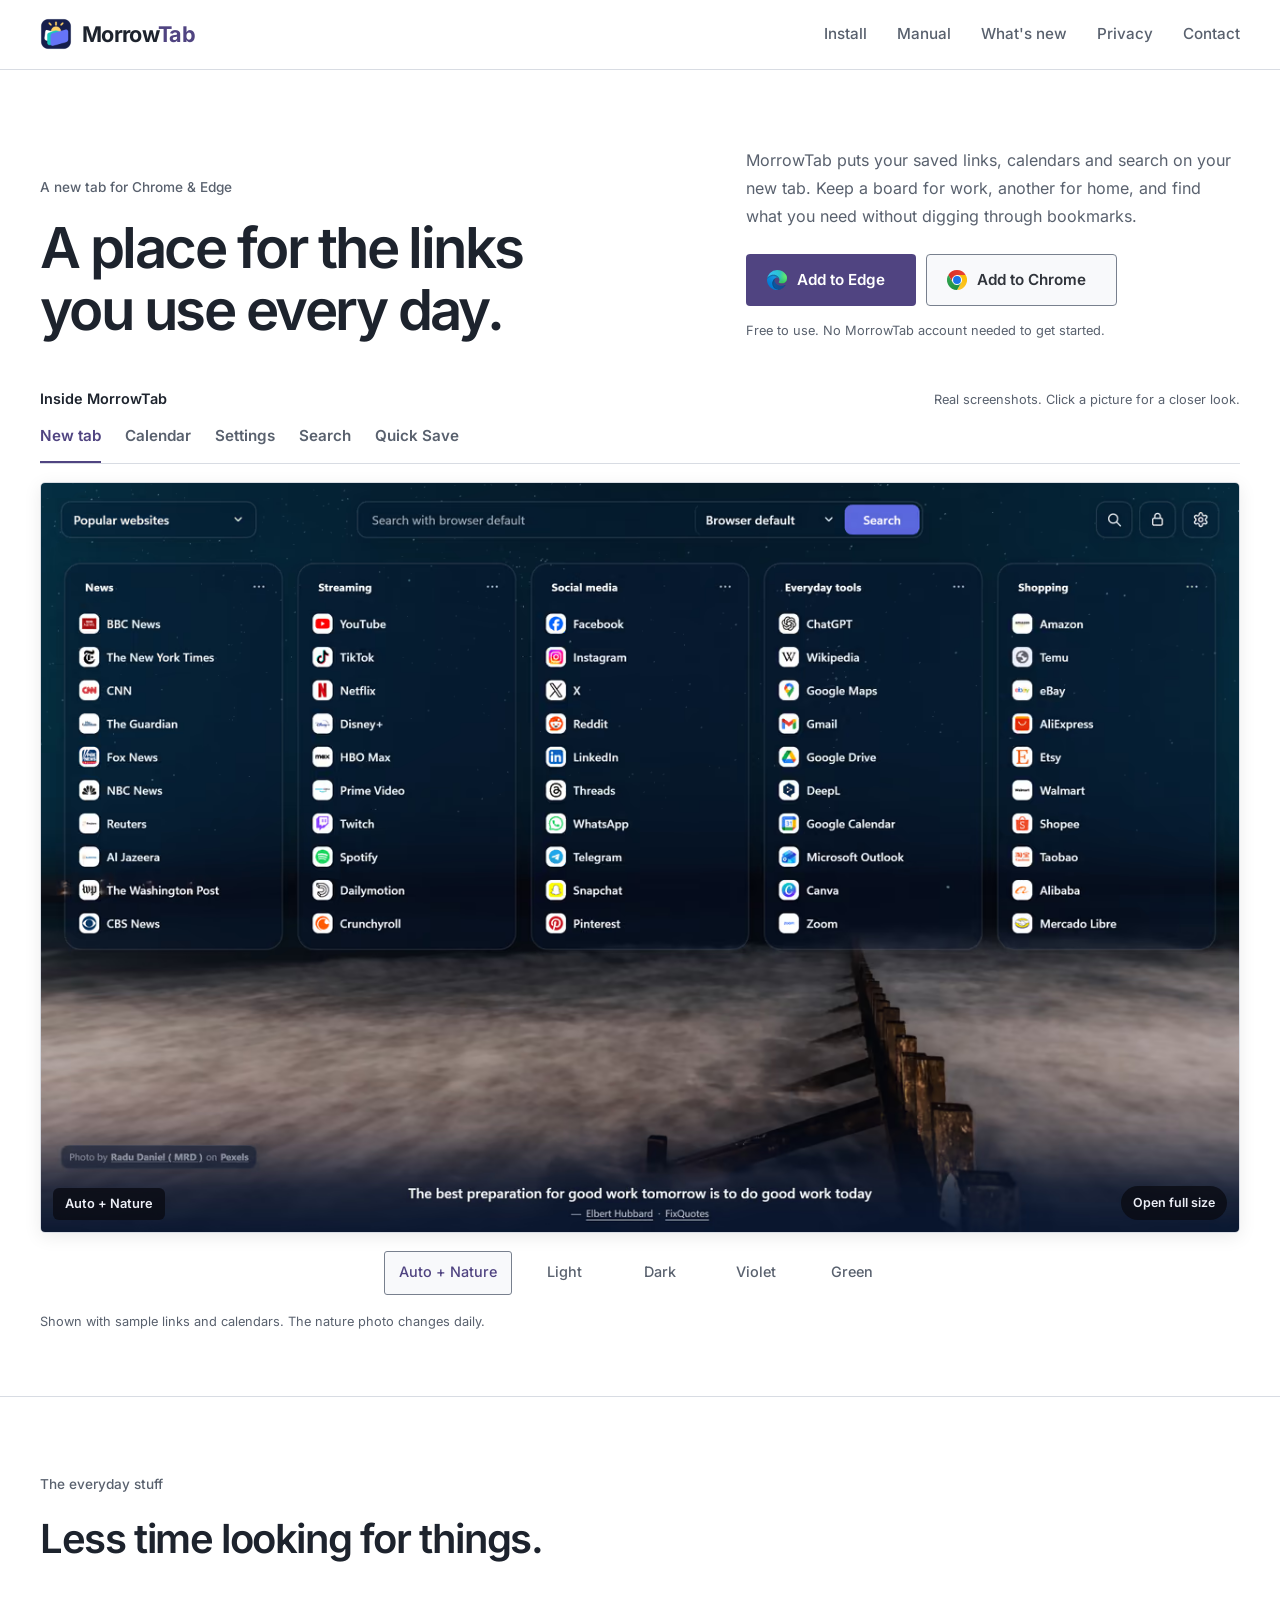
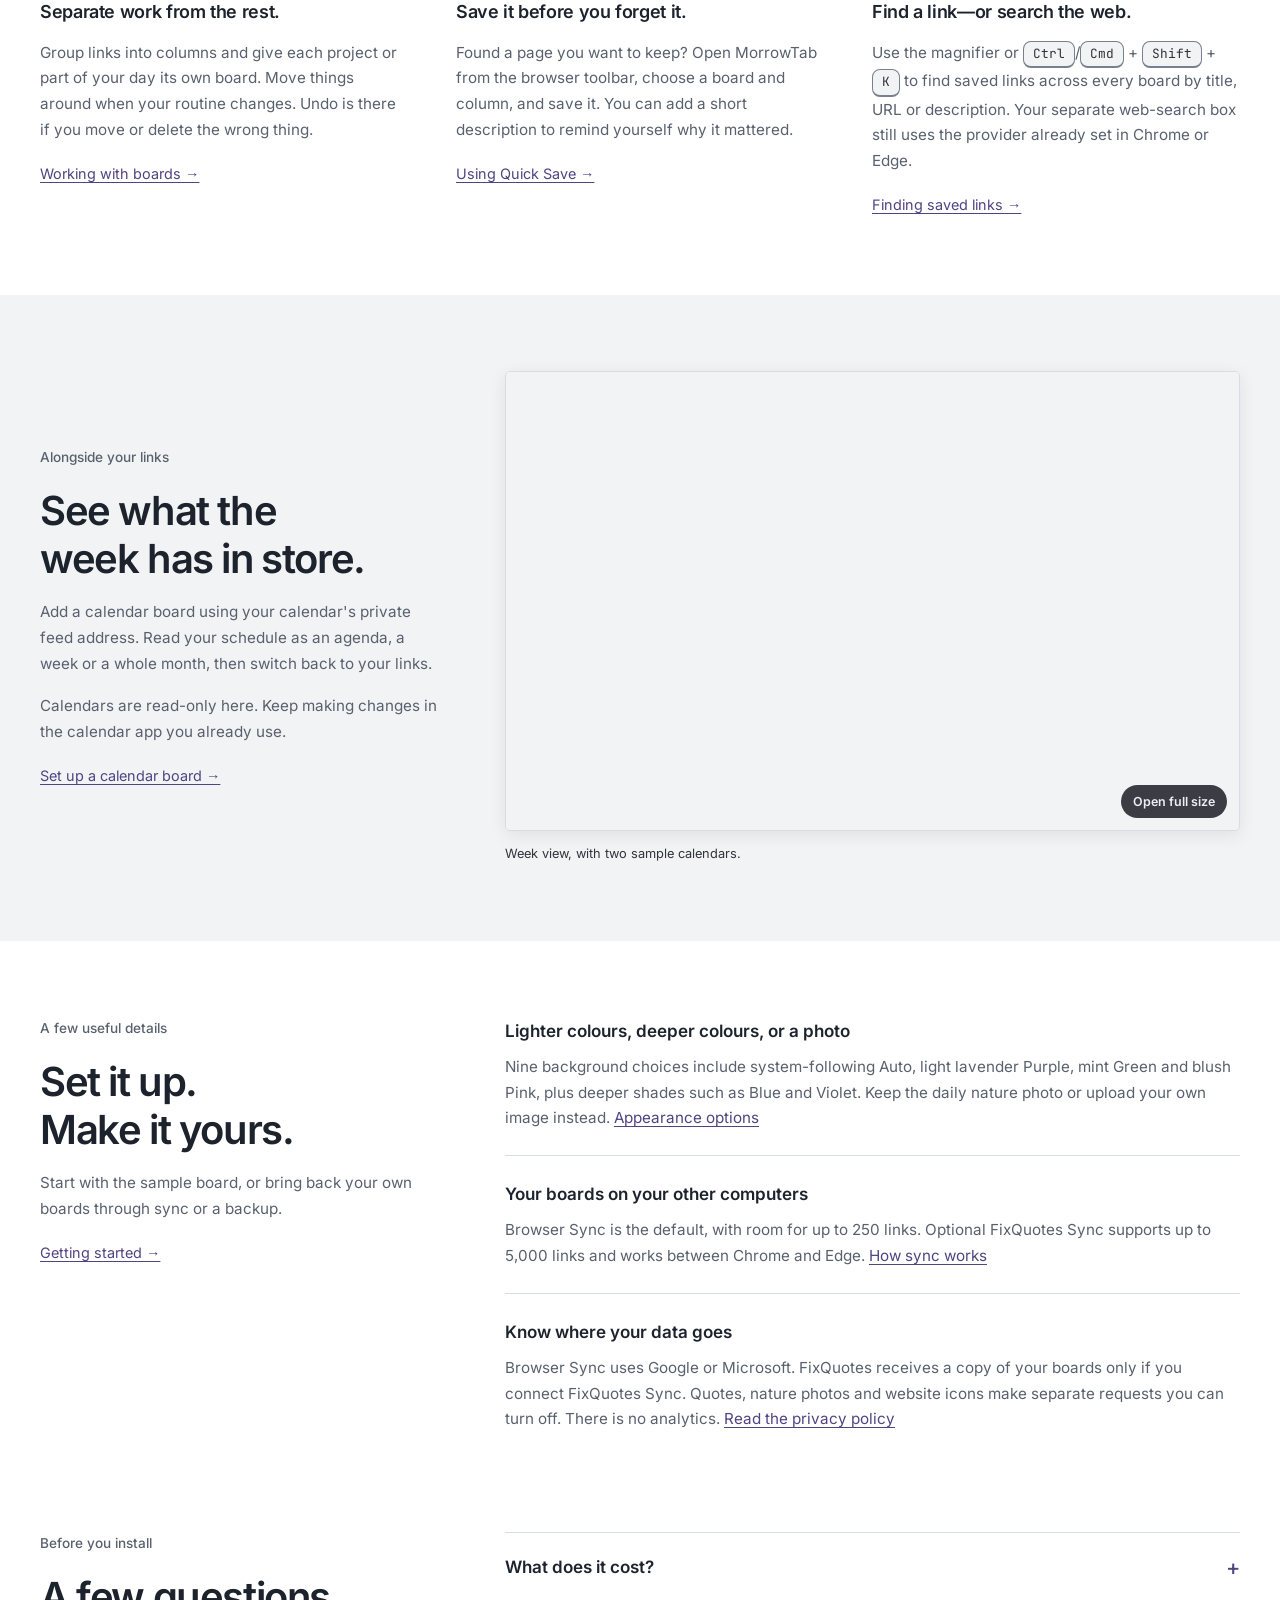
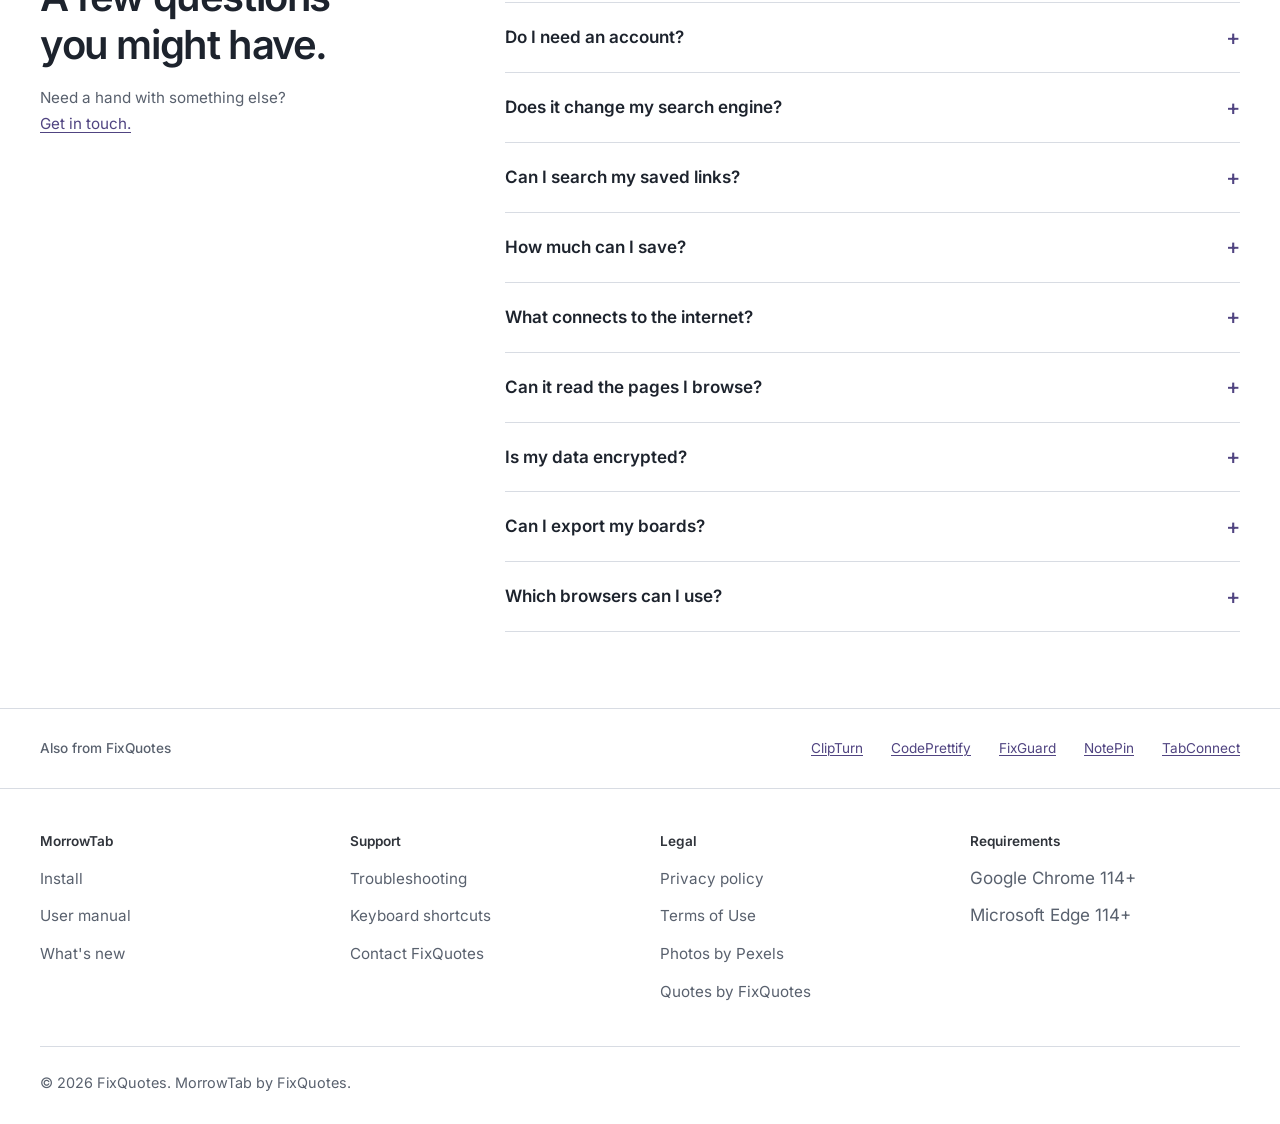
==== commit ced30fd8: "Added Terms of Use" ====
--- a/index.html
+++ b/index.html
@@ -656,6 +656,7 @@
                     <h2>Legal</h2>
                     <ul>
                         <li><a href="privacy.html">Privacy policy</a></li>
+                        <li><a href="terms.html">Terms of Use</a></li>
                         <li><a href="https://www.pexels.com/" target="_blank" rel="noopener">Photos by Pexels<span class="visually-hidden"> (opens in a new tab)</span></a></li>
                         <li><a href="https://apps.fixquotes.com/" target="_blank" rel="noopener">Quotes by FixQuotes<span class="visually-hidden"> (opens in a new tab)</span></a>
                         </li>
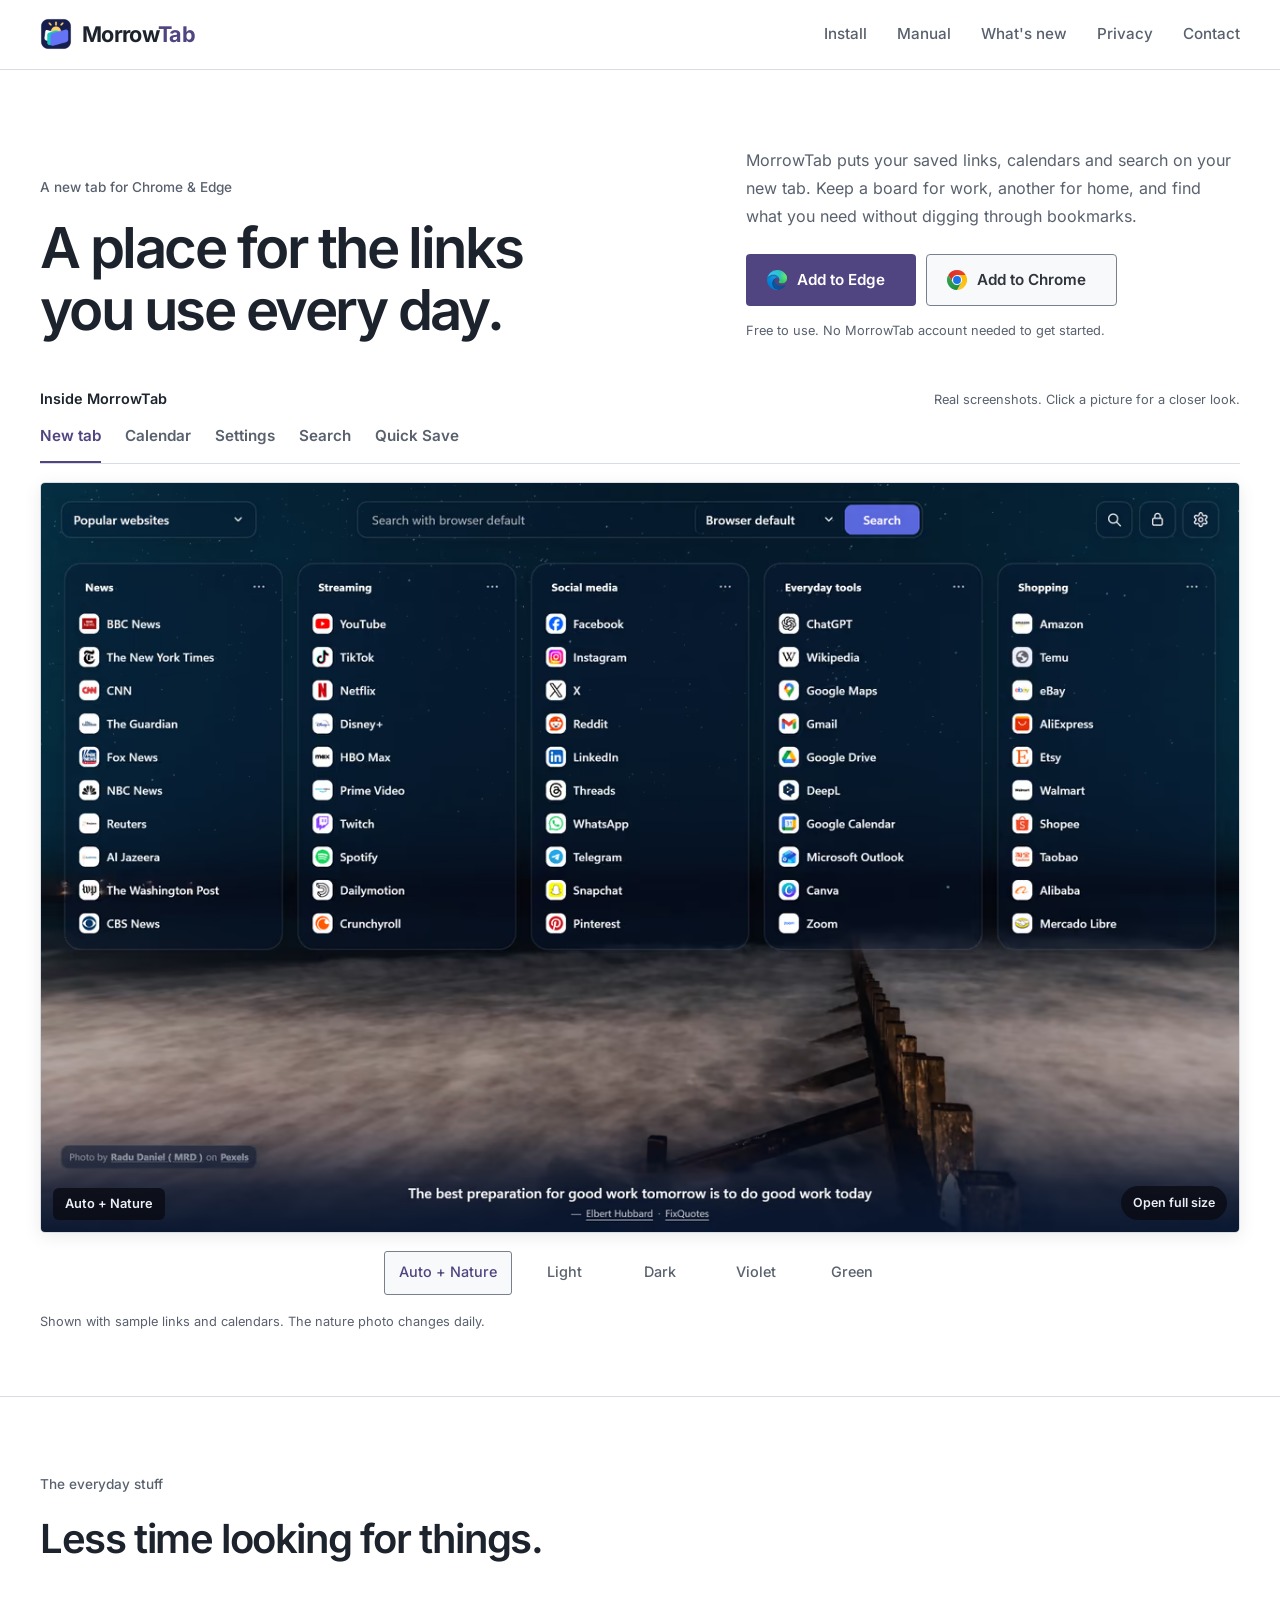
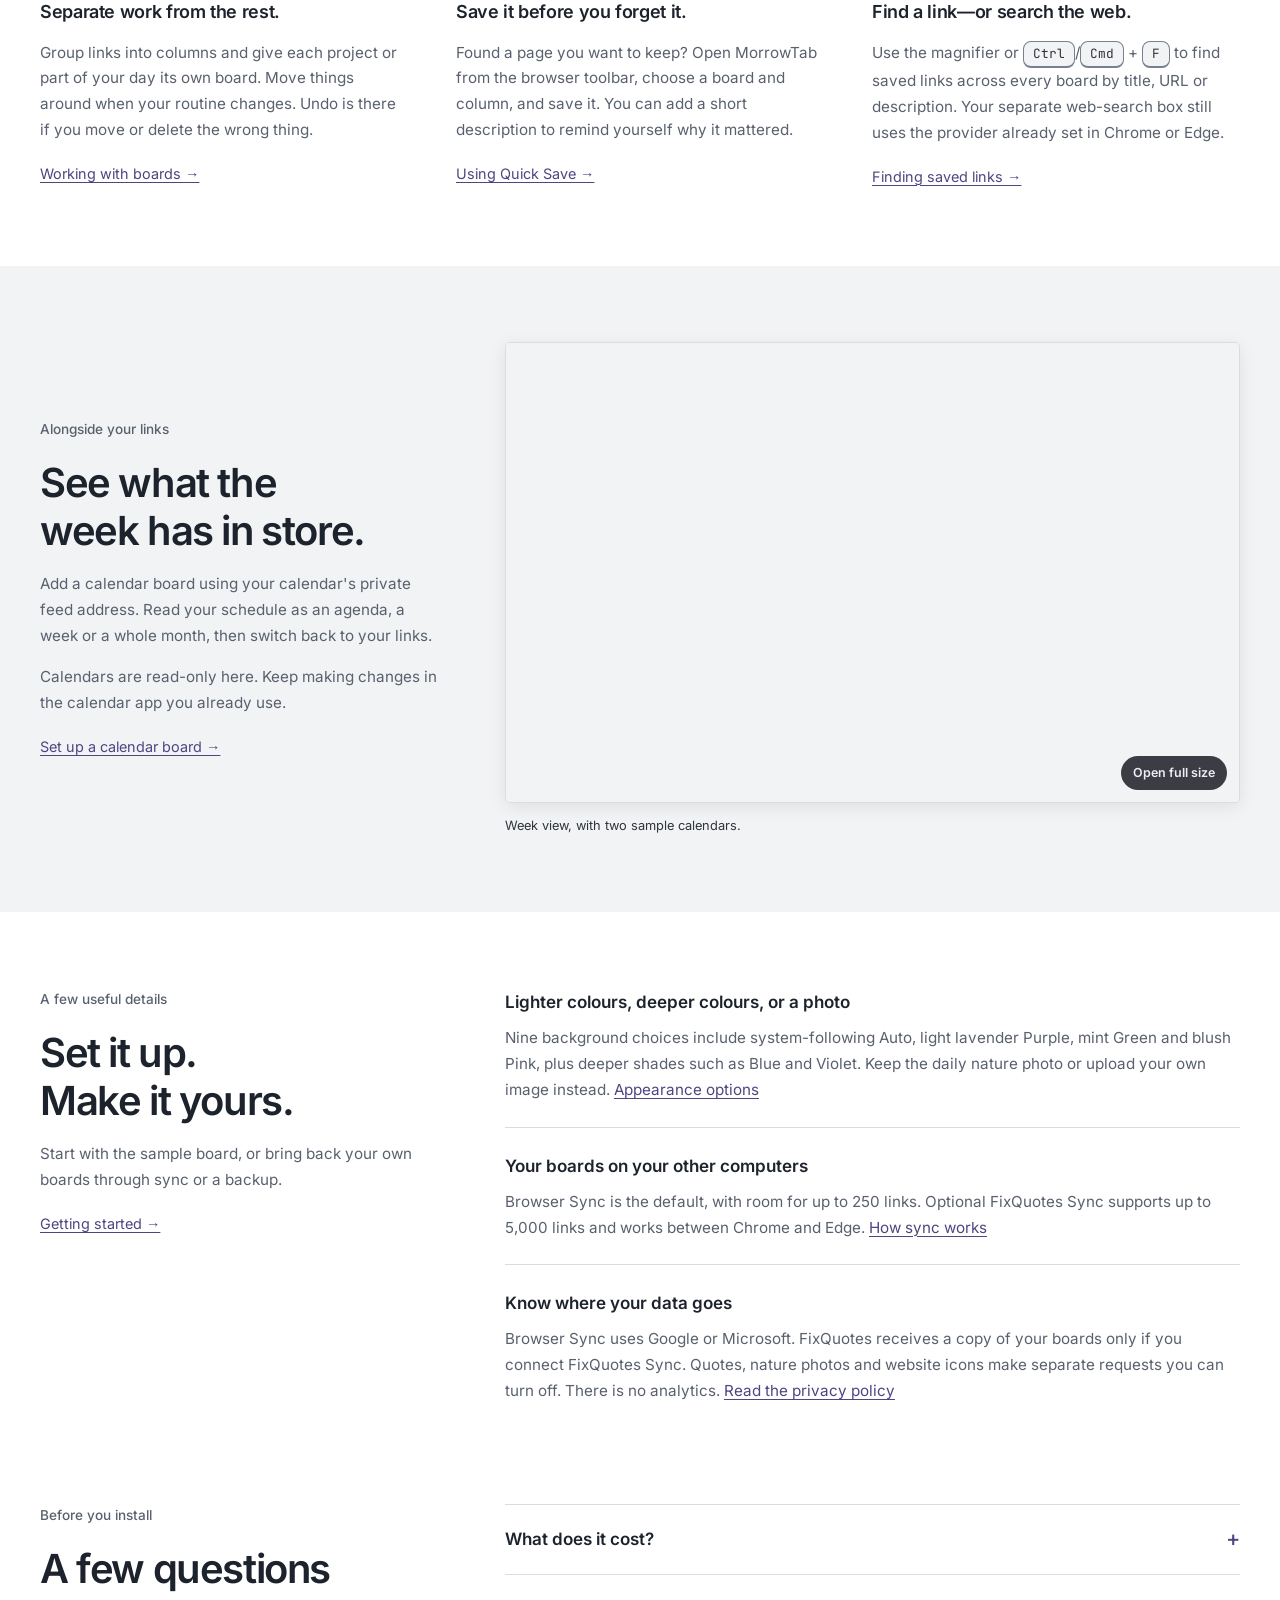
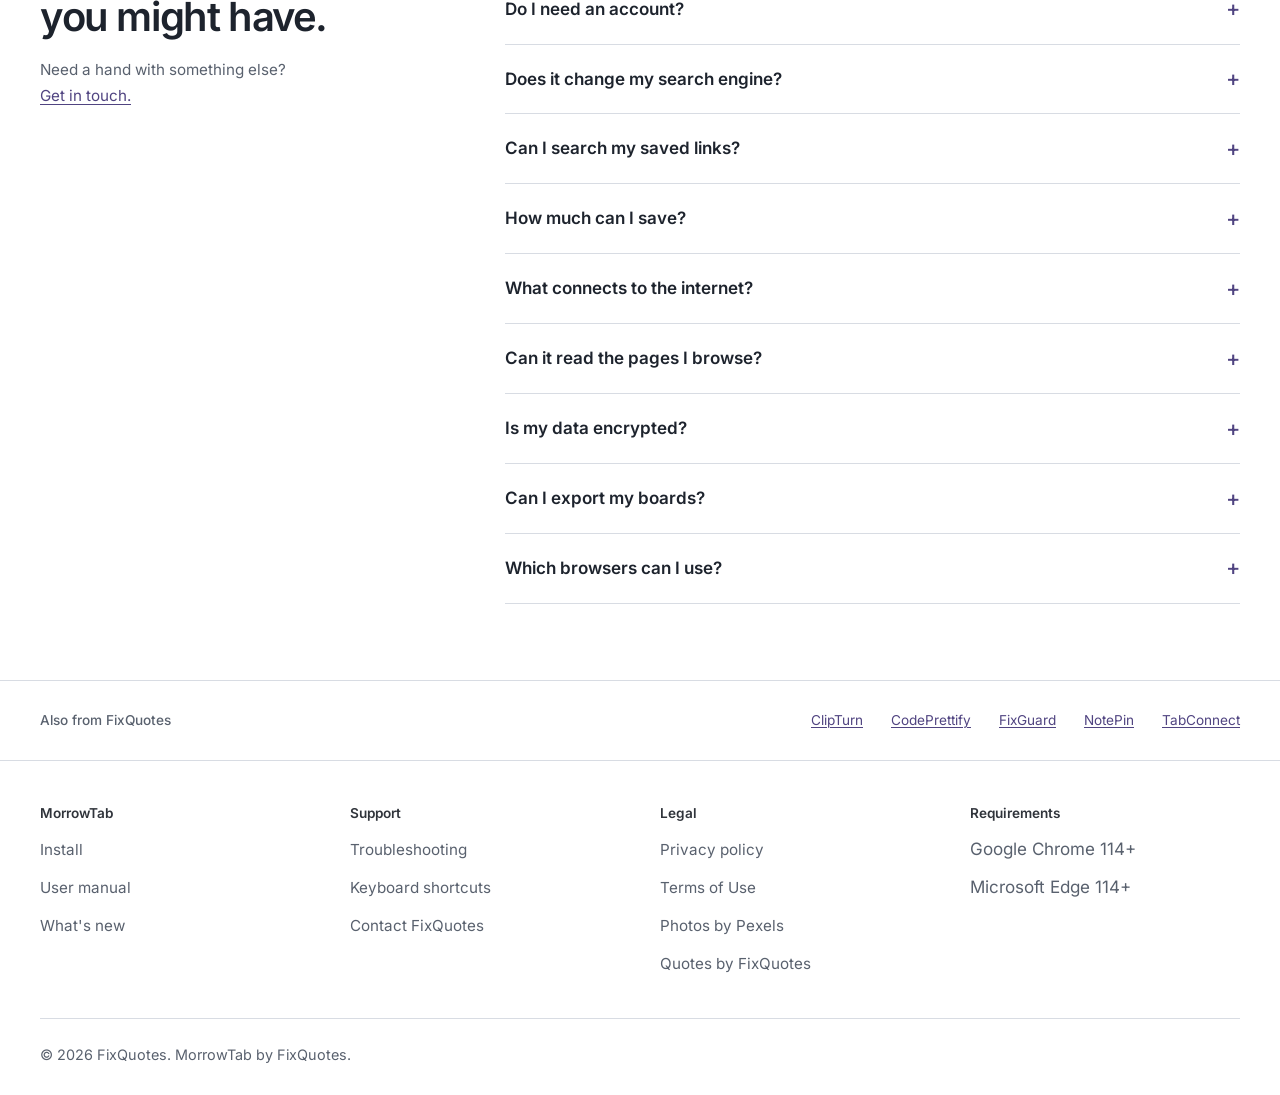
==== commit a09ac5f6: "v1.0.16" ====
--- a/index.html
+++ b/index.html
@@ -103,7 +103,7 @@
                             "name": "Can I search my saved links?",
                             "acceptedAnswer": {
                                     "@type": "Answer",
-                                    "text": "Yes. Open Find saved links with the toolbar magnifier or Ctrl/Cmd + Shift + K. It searches titles, URLs and descriptions across all your links boards. Open a result or choose Show on board to jump to its original location. Queries stay on your computer, are cleared when you close the dialog, and are not added to web-search suggestions."
+                                    "text": "Yes. Open Find saved links with the toolbar magnifier or Ctrl/Cmd + F. It searches titles, URLs and descriptions across all your links boards. Open a result or choose Show on board to jump to its original location. Queries stay on your computer, are cleared when you close the dialog, and are not added to web-search suggestions."
                             }
                     },
                     {
@@ -127,7 +127,7 @@
                             "name": "Can it read the pages I browse?",
                             "acceptedAnswer": {
                                     "@type": "Answer",
-                                    "text": "The Quick Save popup reads the current tab's title and address when you open it. If you enable page-title fetching, the browser asks for access to each site. MorrowTab also runs on Zoom recording pages at https://*.zoom.us/rec/* to show local video download links. It reads the recording title and video sources there, without saving them or sending them to FixQuotes. See page access in the privacy policy."
+                                    "text": "The Quick Save popup reads the current tab's title and address when you open it. If you enable page-title fetching, the browser asks for access to each site. MorrowTab does nothing on other websites by default. Two optional tools are off until you turn them on in Settings: Maps address search, and download links on Zoom recording pages at https://*.zoom.us/rec/*, which reads the recording title and video sources there without saving them or sending them to FixQuotes. See page access in the privacy policy."
                             }
                     },
                     {
@@ -470,7 +470,7 @@
                     </article>
                     <article id="shortcuts">
                         <h3>Find a link—or search the web.</h3>
-                        <p>Use the magnifier or <kbd>Ctrl</kbd>/<kbd>Cmd</kbd> + <kbd>Shift</kbd> + <kbd>K</kbd> to find
+                        <p>Use the magnifier or <kbd>Ctrl</kbd>/<kbd>Cmd</kbd> + <kbd>F</kbd> to find
                             saved links across every board by title, URL or description. Your separate web-search box
                             still uses the provider already set in Chrome or Edge.</p>
                         <a href="manual.html#saved-link-search">Finding saved links <span aria-hidden="true">&rarr;</span></a>
@@ -564,7 +564,7 @@
                     </details>
                     <details>
                         <summary>Can I search my saved links?</summary>
-                        <p>Yes. Open Find saved links with the toolbar magnifier or Ctrl/Cmd + Shift + K.
+                        <p>Yes. Open Find saved links with the toolbar magnifier or Ctrl/Cmd + F.
                             It searches titles, URLs and descriptions across all your links boards. Open a result
                             or choose Show on board to jump to its original location. Queries stay on your computer,
                             are cleared when you close the dialog, and are not added to web-search suggestions.</p>
@@ -589,9 +589,11 @@
                         <summary>Can it read the pages I browse?</summary>
                         <p>The Quick Save popup reads the current tab's title and address when you open it.
                             If you enable page-title fetching, the browser asks for access to each site.</p>
-                        <p>MorrowTab also runs on Zoom recording pages at https://*.zoom.us/rec/* to show local video
-                            download links. It reads the recording title and video sources there, without saving them
-                            or sending them to FixQuotes. See <a href="privacy.html">page access in the privacy policy</a>.</p>
+                        <p>MorrowTab does nothing on other websites by default. Two optional tools are off until you
+                            turn them on in Settings: Maps address search, and download links on Zoom recording pages
+                            at https://*.zoom.us/rec/*, which reads the recording title and video sources there
+                            without saving them or sending them to FixQuotes.
+                            See <a href="privacy.html">page access in the privacy policy</a>.</p>
                     </details>
                     <details>
                         <summary>Is my data encrypted?</summary>
--- a/style.css
+++ b/style.css
@@ -1302,14 +1302,20 @@
 }
 
 .version-card h2 {
-    margin-bottom: 4px;
+    display: flex;
+    align-items: baseline;
+    flex-wrap: wrap;
+    gap: 4px 12px;
+    margin-bottom: 18px;
     font-size: 1.4rem;
 }
 
 .version-date {
-    margin-bottom: 18px;
+    margin: 0;
     color: var(--text-muted);
     font-size: 0.88rem;
+    font-weight: 400;
+    white-space: nowrap;
 }
 
 .version-card h3 {
